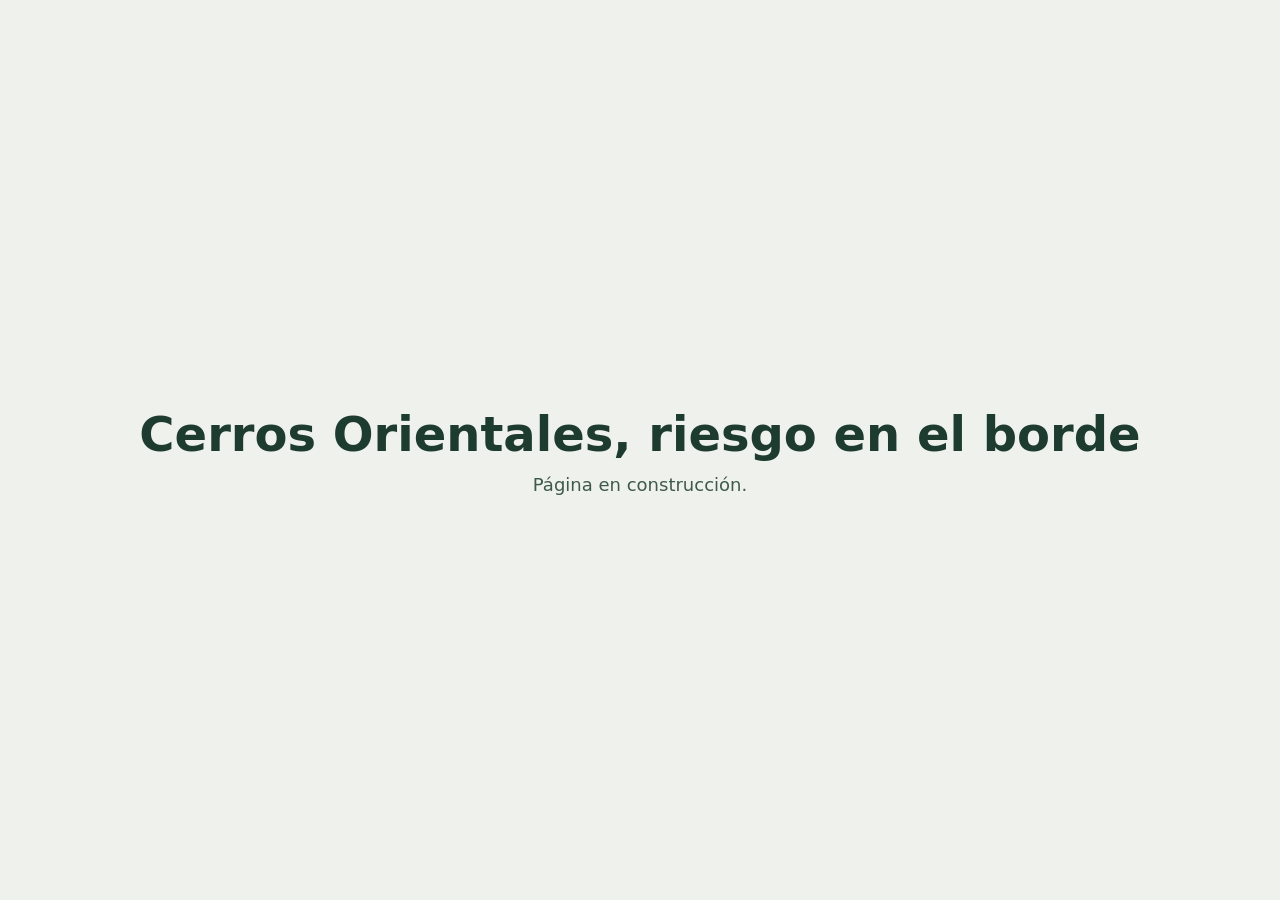
==== index.html @ 257f7721 "Agrega página provisional Co-Authored-By: Claude Opus 5.5 <noreply@anthropic.com> Claude-Session: ht" ====
<!doctype html>
<html lang="es">
<head>
<meta charset="utf-8">
<meta name="viewport" content="width=device-width, initial-scale=1">
<title>Cerros Orientales, riesgo en el borde</title>
<style>
body{margin:0;min-height:100vh;display:grid;place-items:center;background:#EEF1EC;color:#1E3B2F;font-family:system-ui,sans-serif;text-align:center;padding:24px;box-sizing:border-box}
h1{font-size:clamp(28px,5vw,48px);margin:0 0 12px}
p{font-size:18px;margin:0;color:#3F5A4A}
</style>
</head>
<body>
<main>
<h1>Cerros Orientales, riesgo en el borde</h1>
<p>Página en construcción.</p>
</main>
</body>
</html>
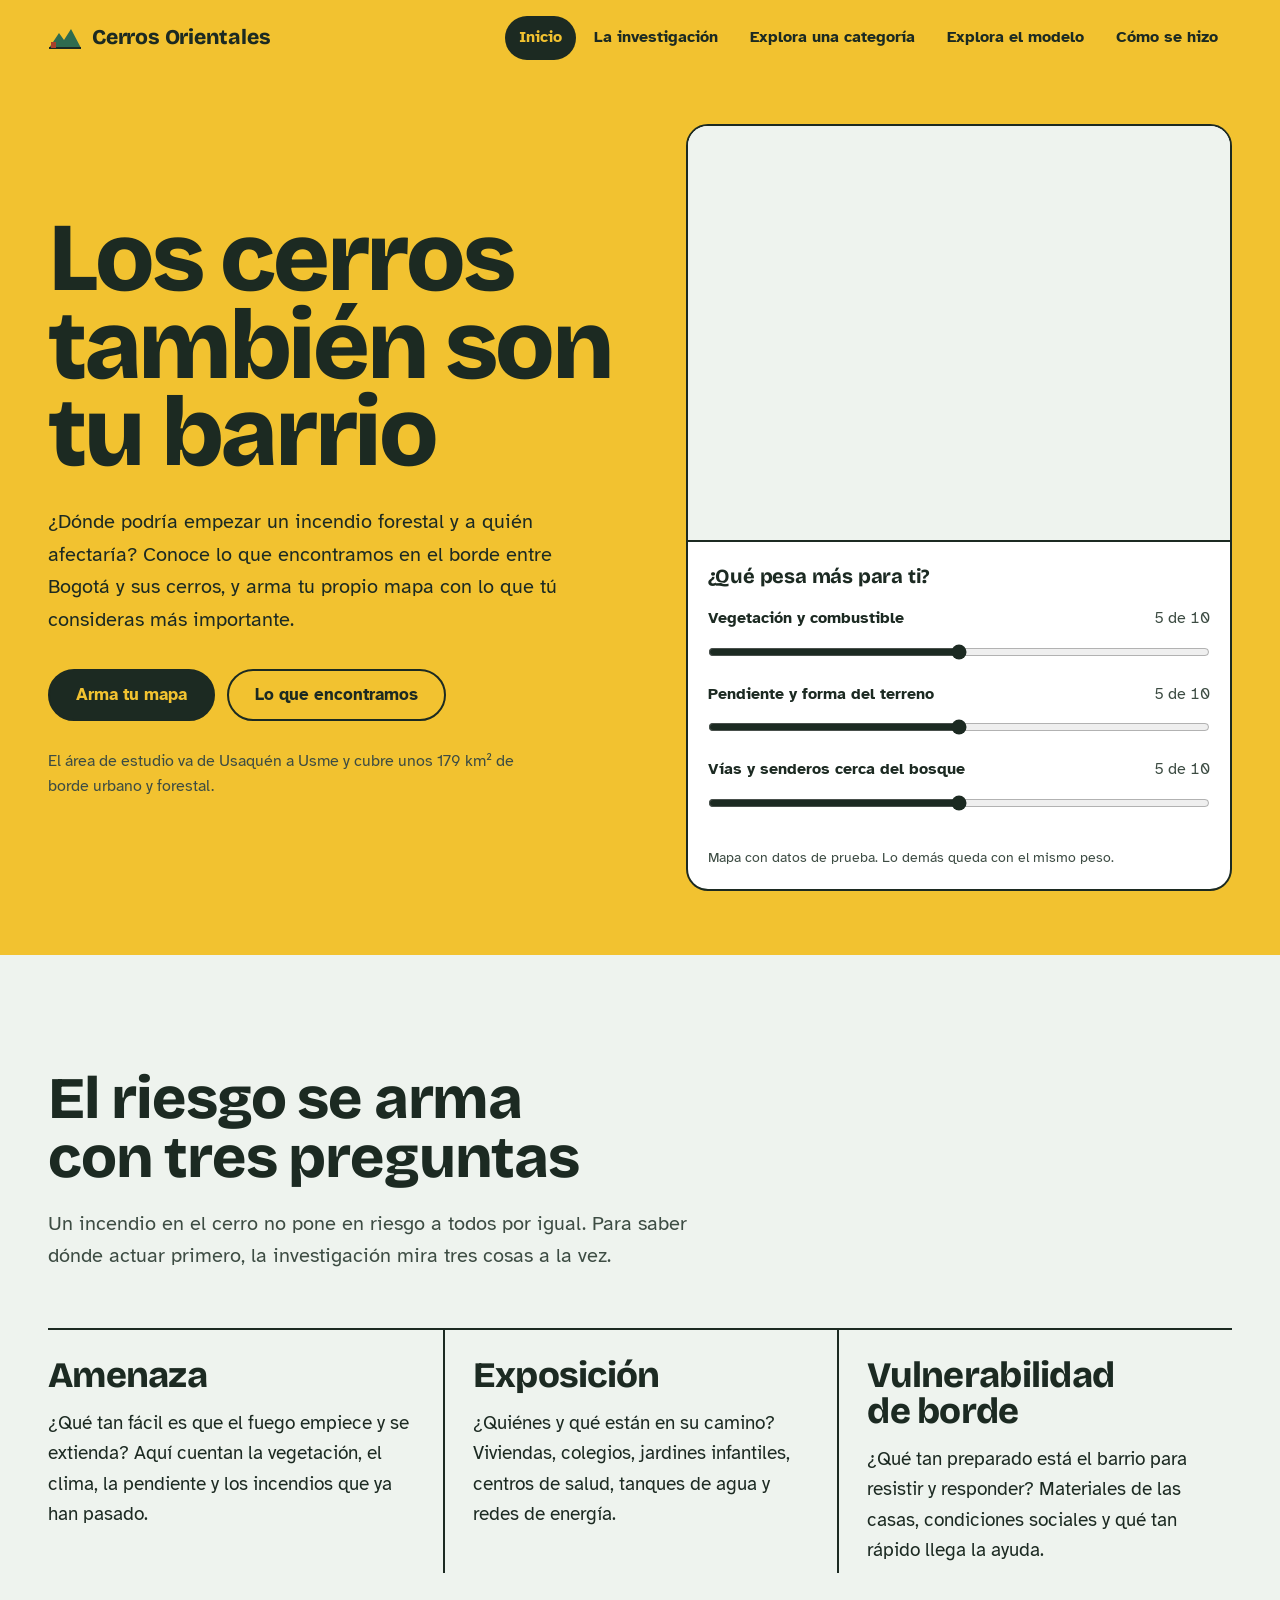
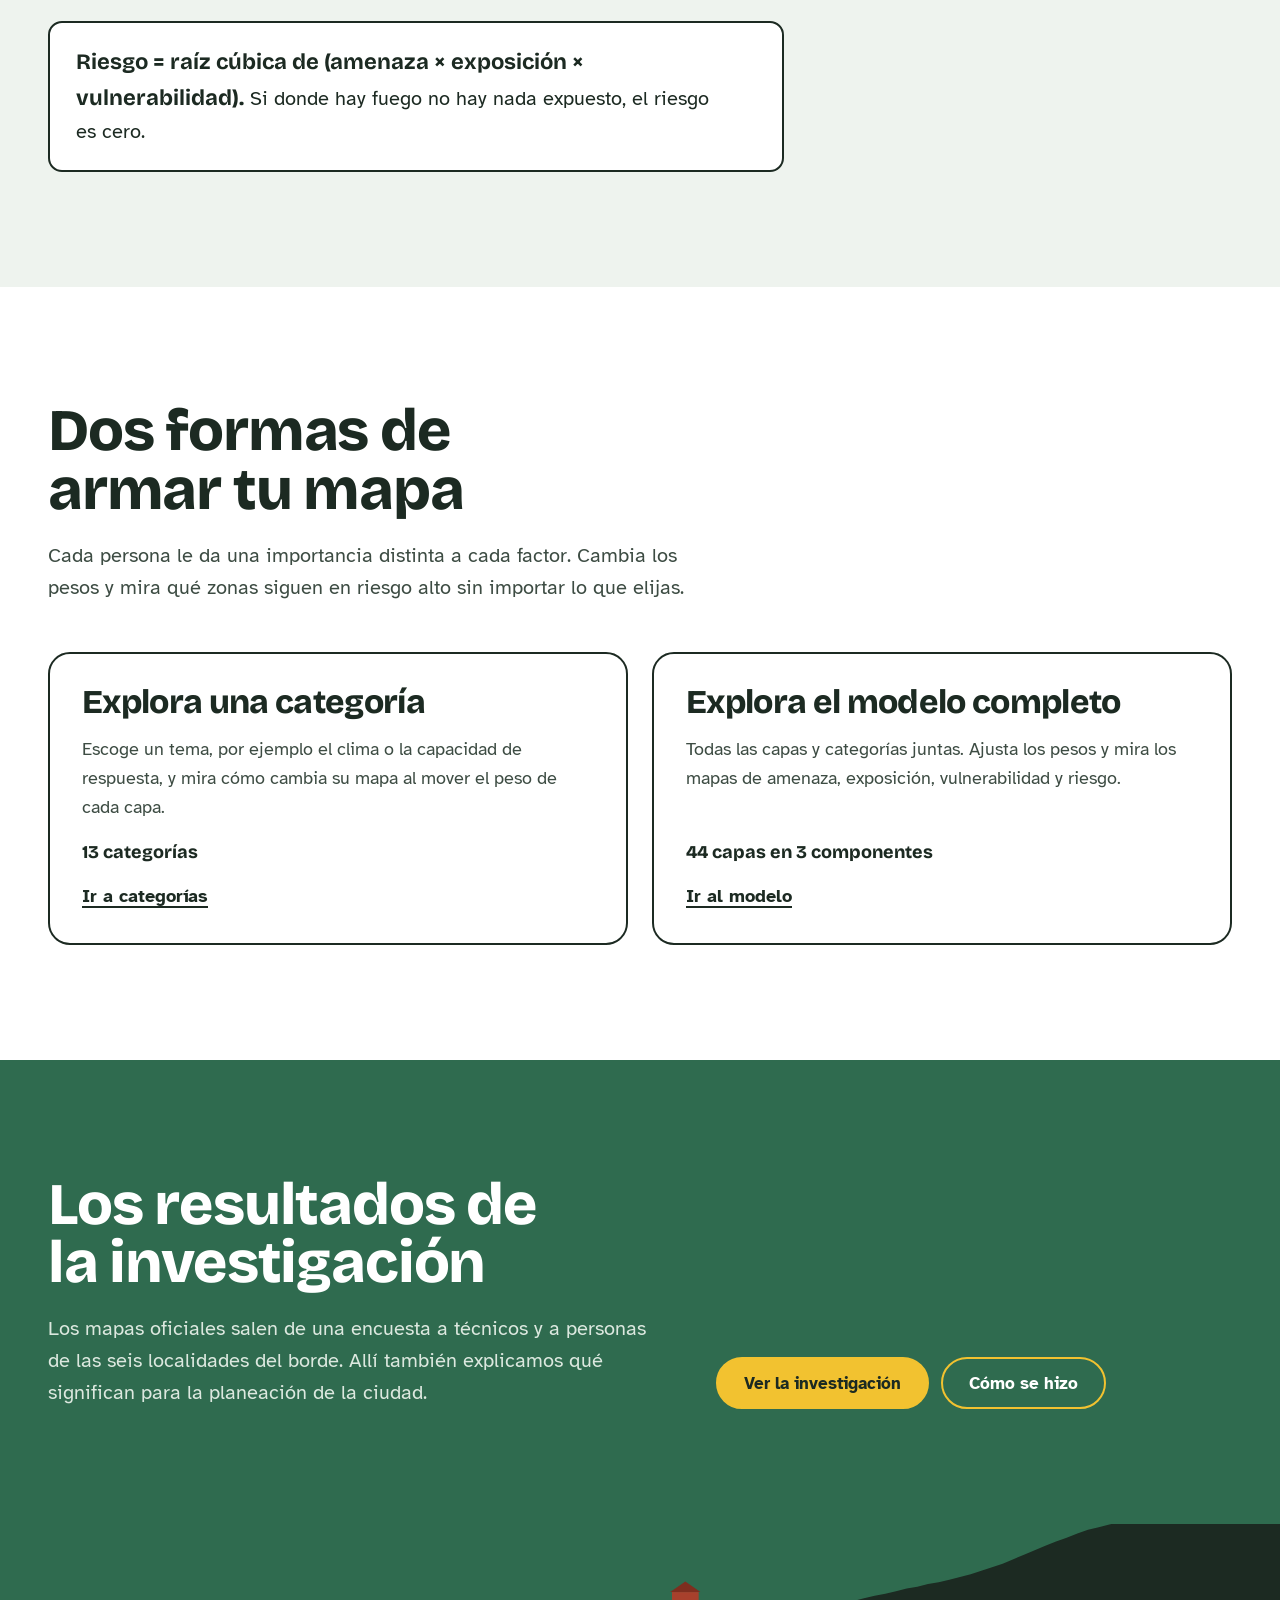
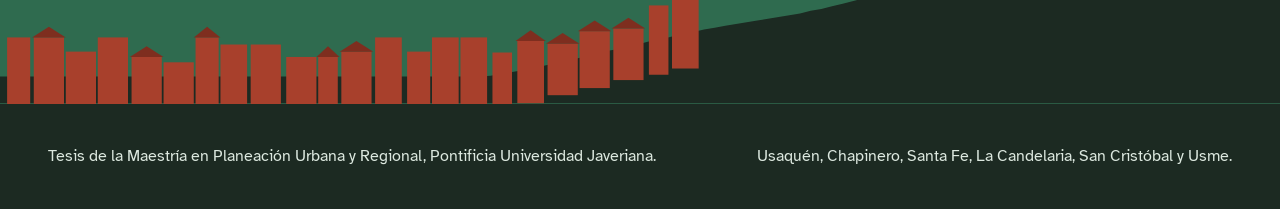
==== commit 1f1d095d: "Primera versión del sitio con datos de prueba Inicio, investigación, explora una categoría, explora " ====
--- a/index.html
+++ b/index.html
@@ -3,17 +3,95 @@
 <head>
 <meta charset="utf-8">
 <meta name="viewport" content="width=device-width, initial-scale=1">
-<title>Cerros Orientales, riesgo en el borde</title>
-<style>
-body{margin:0;min-height:100vh;display:grid;place-items:center;background:#EEF1EC;color:#1E3B2F;font-family:system-ui,sans-serif;text-align:center;padding:24px;box-sizing:border-box}
-h1{font-size:clamp(28px,5vw,48px);margin:0 0 12px}
-p{font-size:18px;margin:0;color:#3F5A4A}
-</style>
+<title>Cerros Orientales: riesgo de incendio en el borde de Bogotá</title>
+<meta name="description" content="Dónde podría empezar un incendio forestal en el borde de los Cerros Orientales y a quién afectaría. Arma tu propio mapa de riesgo.">
+<meta property="og:title" content="Cerros Orientales: riesgo de incendio en el borde de Bogotá">
+<meta property="og:description" content="Dónde podría empezar un incendio forestal en el borde de los Cerros Orientales y a quién afectaría. Arma tu propio mapa de riesgo.">
+<meta name="theme-color" content="#F2C230">
+<link rel="icon" href="favicon.svg" type="image/svg+xml">
+<link rel="preload" href="assets/fonts/bricolage-grotesque-latin-wght-normal.woff2" as="font" type="font/woff2" crossorigin>
+<link rel="stylesheet" href="assets/vendor/leaflet/leaflet.css">
+<link rel="stylesheet" href="assets/css/site.css">
 </head>
 <body>
-<main>
-<h1>Cerros Orientales, riesgo en el borde</h1>
-<p>Página en construcción.</p>
+<a class="saltar" href="#contenido">Saltar al contenido</a>
+<header class="cabecera">
+<div class="envoltura">
+<a class="marca" href="index.html"><svg viewBox="0 0 34 22" aria-hidden="true"><path d="M1 21 L11 6 L16 13 L23 2 L33 21 Z" fill="#2F6B4F"/><path d="M1 21 L33 21" stroke="#1C2A22" stroke-width="2"/><rect x="3" y="15" width="5" height="6" fill="#A8402C"/></svg><span>Cerros Orientales</span></a>
+<button class="boton-menu" type="button" aria-expanded="false" aria-controls="menu">Menú</button>
+<nav aria-label="Principal"><ul class="menu" id="menu"><li><a href="index.html" aria-current="page">Inicio</a></li><li><a href="investigacion.html">La investigación</a></li><li><a href="categoria.html">Explora una categoría</a></li><li><a href="modelo.html">Explora el modelo</a></li><li><a href="metodologia.html">Cómo se hizo</a></li></ul></nav>
+</div>
+</header>
+<main id="contenido">
+<section class="portada" aria-labelledby="titulo-portada">
+<div class="envoltura">
+<div>
+<h1 id="titulo-portada" class="entra">Los cerros también son tu barrio</h1>
+<p class="entrada entra entra-2">¿Dónde podría empezar un incendio forestal y a quién afectaría? Conoce lo que encontramos en el borde entre Bogotá y sus cerros, y arma tu propio mapa con lo que tú consideras más importante.</p>
+<div class="botones entra entra-3">
+<a class="boton boton-principal" href="modelo.html">Arma tu mapa</a>
+<a class="boton boton-secundario" href="investigacion.html">Lo que encontramos</a>
+</div>
+<p class="dato entra entra-4">El área de estudio va de Usaquén a Usme y cubre unos 179 km² de borde urbano y forestal.</p>
+</div>
+<div class="tablero entra entra-3">
+<div class="mapa" id="mapa-portada" role="img" aria-label="Mapa del riesgo de incendio en el área de estudio, cambia con los controles de abajo"></div>
+<div class="controles">
+<p class="controles-titulo">¿Qué pesa más para ti?</p>
+<div class="control"><div class="control-fila"><label for="p-veg">Vegetación y combustible</label><output for="p-veg" id="o-veg">5 de 10</output></div><input id="p-veg" type="range" min="0" max="10" step="1" value="5" data-cat="veg"></div>
+<div class="control"><div class="control-fila"><label for="p-relieve">Pendiente y forma del terreno</label><output for="p-relieve" id="o-relieve">5 de 10</output></div><input id="p-relieve" type="range" min="0" max="10" step="1" value="5" data-cat="relieve"></div>
+<div class="control"><div class="control-fila"><label for="p-ignicion">Vías y senderos cerca del bosque</label><output for="p-ignicion" id="o-ignicion">5 de 10</output></div><input id="p-ignicion" type="range" min="0" max="10" step="1" value="5" data-cat="ignicion"></div>
+<div id="leyenda-portada"></div>
+<p class="nota">Mapa con datos de prueba. Lo demás queda con el mismo peso.</p>
+</div>
+</div>
+</div>
+</section>
+
+<section class="seccion fondo-niebla" aria-labelledby="titulo-tres">
+<div class="envoltura">
+<h2 id="titulo-tres">El riesgo se arma con tres preguntas</h2>
+<p class="bajada">Un incendio en el cerro no pone en riesgo a todos por igual. Para saber dónde actuar primero, la investigación mira tres cosas a la vez.</p>
+<div class="tres">
+<div><h3>Amenaza</h3><p>¿Qué tan fácil es que el fuego empiece y se extienda? Aquí cuentan la vegetación, el clima, la pendiente y los incendios que ya han pasado.</p></div>
+<div><h3>Exposición</h3><p>¿Quiénes y qué están en su camino? Viviendas, colegios, jardines infantiles, centros de salud, tanques de agua y redes de energía.</p></div>
+<div><h3>Vulnerabilidad de borde</h3><p>¿Qué tan preparado está el barrio para resistir y responder? Materiales de las casas, condiciones sociales y qué tan rápido llega la ayuda.</p></div>
+</div>
+<p class="formula"><strong>Riesgo = raíz cúbica de (amenaza × exposición × vulnerabilidad).</strong> Si donde hay fuego no hay nada expuesto, el riesgo es cero.</p>
+</div>
+</section>
+
+<section class="seccion" aria-labelledby="titulo-explora">
+<div class="envoltura">
+<h2 id="titulo-explora">Dos formas de armar tu mapa</h2>
+<p class="bajada">Cada persona le da una importancia distinta a cada factor. Cambia los pesos y mira qué zonas siguen en riesgo alto sin importar lo que elijas.</p>
+<div class="dos">
+<a class="enlace-grande" href="categoria.html"><h3>Explora una categoría</h3><p>Escoge un tema, por ejemplo el clima o la capacidad de respuesta, y mira cómo cambia su mapa al mover el peso de cada capa.</p><span class="cifra">13 categorías</span><span class="ver">Ir a categorías</span></a>
+<a class="enlace-grande" href="modelo.html"><h3>Explora el modelo completo</h3><p>Todas las capas y categorías juntas. Ajusta los pesos y mira los mapas de amenaza, exposición, vulnerabilidad y riesgo.</p><span class="cifra">44 capas en 3 componentes</span><span class="ver">Ir al modelo</span></a>
+</div>
+</div>
+</section>
+
+<section class="seccion fondo-oscuro" aria-labelledby="titulo-cierre">
+<div class="envoltura cierre">
+<div>
+<h2 id="titulo-cierre">Los resultados de la investigación</h2>
+<p class="bajada">Los mapas oficiales salen de una encuesta a técnicos y a personas de las seis localidades del borde. Allí también explicamos qué significan para la planeación de la ciudad.</p>
+</div>
+<div class="botones"><a class="boton boton-principal" href="investigacion.html">Ver la investigación</a><a class="boton boton-secundario" href="metodologia.html">Cómo se hizo</a></div>
+</div>
+</section>
 </main>
+<svg viewBox="0 0 1440 300" preserveAspectRatio="xMidYMax slice" class="silueta" aria-hidden="true"><path d="M0 300 L0 270 L12 270 L24 270 L36 270 L48 270 L60 270 L72 270 L84 270 L96 270 L108 270 L120 270 L132 270 L144 270 L156 270 L168 270 L180 270 L192 270 L204 270 L216 270 L228 270 L240 270 L252 270 L264 270 L276 270 L288 270 L300 270 L312 270 L324 270 L336 270 L348 270 L360 270 L372 270 L384 270 L396 270 L408 270 L420 270 L432 270 L444 270 L456 270 L468 270 L480 270 L492 270 L504 270 L516 270 L528 270 L540 270 L552 269 L564 267 L576 265 L588 263 L600 260 L612 258 L624 255 L636 252 L648 250 L660 247 L672 244 L684 241 L696 239 L708 236 L720 233 L732 230 L744 228 L756 225 L768 222 L780 220 L792 217 L804 215 L816 213 L828 211 L840 209 L852 207 L864 205 L876 203 L888 201 L900 199 L912 196 L924 194 L936 191 L948 188 L960 185 L972 182 L984 179 L996 177 L1008 174 L1020 171 L1032 169 L1044 166 L1056 164 L1068 161 L1080 158 L1092 155 L1104 151 L1116 147 L1128 143 L1140 138 L1152 133 L1164 128 L1176 123 L1188 118 L1200 114 L1212 109 L1224 105 L1236 102 L1248 99 L1260 96 L1272 94 L1284 92 L1296 91 L1308 89 L1320 87 L1332 86 L1344 83 L1356 81 L1368 78 L1380 75 L1392 72 L1404 69 L1416 66 L1428 63 L1440 61 L1440 300 Z" fill="#2F6B4F"></path><rect x="8" y="226" width="26" height="86" fill="#A8402C"></rect><rect x="38" y="226" width="34" height="86" fill="#A8402C"></rect><path d="M36 226 L55 214 L74 226 Z" fill="#7E2E1F"></path><rect x="74" y="242" width="34" height="70" fill="#A8402C"></rect><rect x="110" y="226" width="34" height="86" fill="#A8402C"></rect><rect x="148" y="248" width="34" height="64" fill="#A8402C"></rect><path d="M146 248 L165 236 L184 248 Z" fill="#7E2E1F"></path><rect x="184" y="254" width="34" height="58" fill="#A8402C"></rect><rect x="220" y="226" width="26" height="86" fill="#A8402C"></rect><path d="M218 226 L233 214 L248 226 Z" fill="#7E2E1F"></path><rect x="248" y="234" width="30" height="78" fill="#A8402C"></rect><rect x="282" y="234" width="34" height="78" fill="#A8402C"></rect><rect x="322" y="248" width="34" height="64" fill="#A8402C"></rect><rect x="358" y="248" width="22" height="64" fill="#A8402C"></rect><path d="M356 248 L369 236 L382 248 Z" fill="#7E2E1F"></path><rect x="384" y="242" width="34" height="70" fill="#A8402C"></rect><path d="M382 242 L401 230 L420 242 Z" fill="#7E2E1F"></path><rect x="422" y="226" width="30" height="86" fill="#A8402C"></rect><rect x="458" y="242" width="26" height="70" fill="#A8402C"></rect><rect x="486" y="226" width="30" height="86" fill="#A8402C"></rect><rect x="518" y="226" width="30" height="86" fill="#A8402C"></rect><rect x="554" y="243" width="22" height="64" fill="#A8402C"></rect><rect x="582" y="230" width="30" height="70" fill="#A8402C"></rect><path d="M580 230 L597 218 L614 230 Z" fill="#7E2E1F"></path><rect x="616" y="233" width="34" height="58" fill="#A8402C"></rect><path d="M614 233 L633 221 L652 233 Z" fill="#7E2E1F"></path><rect x="652" y="219" width="34" height="64" fill="#A8402C"></rect><path d="M650 219 L669 207 L688 219 Z" fill="#7E2E1F"></path><rect x="690" y="216" width="34" height="58" fill="#A8402C"></rect><path d="M688 216 L707 204 L726 216 Z" fill="#7E2E1F"></path><rect x="730" y="190" width="22" height="78" fill="#A8402C"></rect><rect x="756" y="175" width="30" height="86" fill="#A8402C"></rect><path d="M754 175 L771 163 L788 175 Z" fill="#7E2E1F"></path></svg><footer class="pie">
+<div class="envoltura">
+<p>Tesis de la Maestría en Planeación Urbana y Regional, Pontificia Universidad Javeriana.</p>
+<p>Usaquén, Chapinero, Santa Fe, La Candelaria, San Cristóbal y Usme.</p>
+</div>
+</footer>
+<script src="assets/js/comun.js"></script>
+<script src="assets/vendor/leaflet/leaflet.js"></script>
+<script src="assets/js/model.js"></script>
+<script src="assets/js/mapa.js"></script>
+<script src="assets/js/portada.js"></script>
 </body>
 </html>
--- a/assets/css/site.css
+++ b/assets/css/site.css
@@ -0,0 +1,204 @@
+@font-face { font-family: 'Bricolage'; font-weight: 200 800; font-display: swap; src: url(../fonts/bricolage-grotesque-latin-wght-normal.woff2) format('woff2-variations'); unicode-range: U+0000-00FF, U+0131, U+0152-0153, U+02BB-02BC, U+02C6, U+02DA, U+02DC, U+2000-206F, U+20AC, U+2122, U+2191, U+2193, U+2212, U+2215; }
+@font-face { font-family: 'Bricolage'; font-weight: 200 800; font-display: swap; src: url(../fonts/bricolage-grotesque-latin-ext-wght-normal.woff2) format('woff2-variations'); unicode-range: U+0100-02BA, U+1E00-1E9F; }
+@font-face { font-family: 'Atkinson'; font-weight: 400; font-display: swap; src: url(../fonts/atkinson-hyperlegible-latin-400-normal.woff2) format('woff2'); }
+@font-face { font-family: 'Atkinson'; font-weight: 700; font-display: swap; src: url(../fonts/atkinson-hyperlegible-latin-700-normal.woff2) format('woff2'); }
+
+:root {
+  --retamo: #F2C230;
+  --cerro: #2F6B4F;
+  --cerro-oscuro: #1F4A36;
+  --ladrillo: #A8402C;
+  --tinta: #1C2A22;
+  --tinta-suave: #3D4C43;
+  --papel: #FFFFFF;
+  --niebla: #EEF3EE;
+  --linea: #CBD6CC;
+  --radio: 14px;
+  --ancho: 1280px;
+  --margen: clamp(20px, 4vw, 48px);
+  --titulo: 'Bricolage', 'Arial Narrow', system-ui, sans-serif;
+  --texto: 'Atkinson', system-ui, sans-serif;
+}
+
+*, *::before, *::after { box-sizing: border-box; }
+html { -webkit-text-size-adjust: 100%; }
+body { margin: 0; font-family: var(--texto); font-size: 18px; line-height: 1.6; color: var(--tinta); background: var(--papel); }
+img { max-width: 100%; display: block; }
+h1, h2, h3 { font-family: var(--titulo); line-height: 1; margin: 0; letter-spacing: -0.02em; text-wrap: balance; }
+p { margin: 0; text-wrap: pretty; }
+a { color: inherit; }
+:focus-visible { outline: 3px solid var(--tinta); outline-offset: 3px; border-radius: 4px; }
+.fondo-oscuro :focus-visible { outline-color: var(--retamo); }
+
+.saltar { position: absolute; left: 12px; top: -60px; background: var(--tinta); color: var(--retamo); padding: 10px 16px; border-radius: 8px; z-index: 2000; font-weight: 700; text-decoration: none; }
+.saltar:focus { top: 12px; }
+
+.envoltura { width: 100%; max-width: var(--ancho); margin: 0 auto; padding-inline: var(--margen); }
+
+/* Encabezado */
+.cabecera { background: var(--retamo); position: relative; z-index: 1000; }
+.cabecera .envoltura { display: flex; align-items: center; justify-content: space-between; gap: 16px; min-height: 76px; }
+.marca { display: inline-flex; align-items: center; gap: 10px; font-family: var(--titulo); font-weight: 800; font-size: 21px; text-decoration: none; letter-spacing: -0.01em; min-height: 44px; }
+.marca svg { width: 34px; height: 22px; flex: none; }
+.menu { display: flex; gap: 4px; list-style: none; margin: 0; padding: 0; }
+.menu a { display: inline-flex; align-items: center; min-height: 44px; padding: 0 14px; border-radius: 999px; text-decoration: none; font-weight: 700; font-size: 16px; transition: background-color .18s ease; }
+.menu a:hover { background: rgba(28, 42, 34, .1); }
+.menu a[aria-current="page"] { background: var(--tinta); color: var(--retamo); }
+.boton-menu { display: none; min-height: 44px; min-width: 44px; padding: 0 16px; border-radius: 999px; border: 2px solid var(--tinta); background: transparent; font: inherit; font-weight: 700; color: var(--tinta); cursor: pointer; }
+
+@media (max-width: 980px) {
+  .boton-menu { display: inline-flex; align-items: center; }
+  .menu { display: none; position: absolute; left: 0; right: 0; top: 76px; background: var(--retamo); flex-direction: column; padding: 8px var(--margen) 24px; border-bottom: 2px solid var(--tinta); }
+  .menu.abierto { display: flex; }
+  .menu a { font-size: 20px; min-height: 52px; }
+}
+
+/* Botones */
+.botones { display: flex; flex-wrap: wrap; gap: 12px; }
+.boton { display: inline-flex; align-items: center; justify-content: center; min-height: 52px; padding: 0 26px; border-radius: 999px; font-weight: 700; font-size: 17px; text-decoration: none; border: 2px solid var(--tinta); transition: transform .16s ease, background-color .18s ease, color .18s ease; cursor: pointer; font-family: var(--texto); }
+.boton:hover { transform: translateY(-2px); }
+.boton:active { transform: translateY(0) scale(.98); }
+.boton-principal { background: var(--tinta); color: var(--retamo); }
+.boton-secundario { background: transparent; color: var(--tinta); }
+.boton-secundario:hover { background: var(--tinta); color: var(--retamo); }
+.fondo-oscuro .boton { border-color: var(--retamo); }
+.fondo-oscuro .boton-principal { background: var(--retamo); color: var(--tinta); }
+.fondo-oscuro .boton-secundario { color: var(--papel); }
+.fondo-oscuro .boton-secundario:hover { background: var(--retamo); color: var(--tinta); }
+.boton-pequeno { min-height: 44px; padding: 0 18px; font-size: 15px; }
+
+/* Portada */
+.portada { background: var(--retamo); padding: clamp(24px, 4vw, 48px) 0 clamp(40px, 5vw, 64px); min-height: calc(100svh - 76px); display: flex; align-items: center; }
+.portada .envoltura { display: grid; grid-template-columns: minmax(0, 1.05fr) minmax(0, 1fr); gap: clamp(32px, 5vw, 72px); align-items: center; }
+.portada h1 { font-size: clamp(52px, 7.6vw, 118px); font-weight: 800; line-height: .9; letter-spacing: -0.035em; }
+.portada .entrada { font-size: clamp(19px, 1.6vw, 22px); max-width: 32rem; margin: 28px 0 32px; }
+.dato { margin-top: 28px; font-size: 16px; color: var(--tinta-suave); max-width: 30rem; }
+@media (max-width: 900px) { .portada .envoltura { grid-template-columns: minmax(0, 1fr); } }
+
+/* Tarjeta de mapa con controles */
+.tablero { background: var(--papel); border: 2px solid var(--tinta); border-radius: 22px; overflow: hidden; }
+.tablero .mapa { height: clamp(320px, 46vh, 520px); }
+.tablero .controles { padding: 18px 20px 20px; display: grid; gap: 14px; border-top: 2px solid var(--tinta); }
+.controles-titulo { font-family: var(--titulo); font-weight: 750; font-size: 20px; letter-spacing: -0.01em; }
+
+.control { display: grid; gap: 4px; }
+.control-fila { display: flex; justify-content: space-between; align-items: baseline; gap: 12px; font-size: 16px; }
+.control label { font-weight: 700; }
+.control output { color: var(--tinta-suave); font-variant-numeric: tabular-nums; white-space: nowrap; }
+input[type=range] { width: 100%; height: 32px; margin: 0; accent-color: var(--tinta); cursor: pointer; }
+.nota { font-size: 14px; color: var(--tinta-suave); }
+
+.mapa { width: 100%; background: var(--niebla); }
+.capa-raster { image-rendering: pixelated; image-rendering: crisp-edges; }
+.leaflet-container { font-family: var(--texto); }
+.leyenda-lista { list-style: none; display: flex; flex-wrap: wrap; gap: 6px 16px; margin: 0; padding: 0; font-size: 14px; }
+.leyenda-lista li { display: inline-flex; align-items: center; gap: 6px; }
+.muestra { width: 18px; height: 12px; border-radius: 3px; display: inline-block; }
+.muestra-cero { background: rgba(205, 212, 203, .9); border: 1px solid #9AA59C; }
+
+/* Secciones */
+.seccion { padding: clamp(72px, 9vw, 128px) 0; }
+.seccion h2 { font-size: clamp(38px, 4.6vw, 64px); font-weight: 780; max-width: 18ch; }
+.seccion .bajada { font-size: 20px; max-width: 40rem; margin-top: 20px; color: var(--tinta-suave); }
+.fondo-niebla { background: var(--niebla); }
+.fondo-oscuro { background: var(--cerro); color: var(--papel); }
+.fondo-oscuro .bajada { color: #DCE8DF; }
+
+.tres { display: grid; grid-template-columns: repeat(3, minmax(0, 1fr)); gap: 0; margin-top: 56px; border-top: 2px solid var(--tinta); }
+.tres > div { padding: 28px 28px 8px 0; }
+.tres > div + div { padding-left: 28px; border-left: 2px solid var(--tinta); }
+.tres h3 { font-size: clamp(30px, 2.8vw, 40px); font-weight: 780; }
+.tres p { margin-top: 14px; font-size: 19px; }
+.formula { margin-top: 48px; font-size: 20px; max-width: 46rem; padding: 22px 26px; background: var(--papel); border-radius: var(--radio); border: 2px solid var(--tinta); }
+.formula strong { font-family: var(--titulo); font-size: 22px; }
+@media (max-width: 860px) {
+  .tres { grid-template-columns: minmax(0, 1fr); }
+  .tres > div, .tres > div + div { padding: 24px 0; border-left: 0; }
+  .tres > div + div { border-top: 2px solid var(--tinta); }
+}
+
+.dos { display: grid; grid-template-columns: repeat(2, minmax(0, 1fr)); gap: 24px; margin-top: 48px; }
+.enlace-grande { display: flex; flex-direction: column; gap: 16px; padding: 32px; border-radius: 22px; border: 2px solid var(--tinta); text-decoration: none; background: var(--papel); transition: transform .18s ease, background-color .18s ease; min-height: 280px; }
+.enlace-grande:hover { transform: translateY(-2px); background: #FFF8E0; }
+.enlace-grande h3 { font-size: clamp(28px, 2.6vw, 38px); font-weight: 780; }
+.enlace-grande p { font-size: 18px; color: var(--tinta-suave); }
+.enlace-grande .cifra { margin-top: auto; font-family: var(--titulo); font-weight: 750; font-size: 18px; }
+.enlace-grande .ver { font-weight: 700; text-decoration: underline; text-underline-offset: 4px; text-decoration-thickness: 2px; }
+@media (max-width: 760px) { .dos { grid-template-columns: minmax(0, 1fr); } }
+
+.cierre { display: grid; grid-template-columns: minmax(0, 1.2fr) minmax(0, 1fr); gap: 48px; align-items: end; }
+.cierre p { font-size: 20px; }
+@media (max-width: 860px) { .cierre { grid-template-columns: minmax(0, 1fr); } }
+
+.silueta { display: block; width: 100%; height: clamp(90px, 14vw, 180px); background: var(--cerro); }
+.silueta path:first-child { fill: var(--tinta); }
+
+/* Pie */
+.pie { background: var(--tinta); color: #DCE8DF; padding: 40px 0; font-size: 16px; }
+.pie .envoltura { display: flex; flex-wrap: wrap; justify-content: space-between; gap: 16px 40px; }
+.pie a { color: var(--retamo); }
+
+/* Páginas de herramienta */
+.cabeza-pagina { background: var(--retamo); padding: clamp(32px, 4vw, 56px) 0 clamp(28px, 3.5vw, 44px); }
+.cabeza-compacta { padding: 24px 0 26px; }
+.cabeza-compacta h1 { font-size: clamp(36px, 4.2vw, 56px); max-width: none; }
+.cabeza-compacta p { font-size: 18px; margin-top: 10px; }
+.cabeza-pagina h1 { font-size: clamp(44px, 6vw, 88px); font-weight: 800; line-height: .92; letter-spacing: -0.03em; max-width: 16ch; }
+.cabeza-pagina p { font-size: 20px; max-width: 42rem; margin-top: 18px; }
+
+.herramienta { display: grid; grid-template-columns: minmax(300px, 400px) minmax(0, 1fr); gap: 28px; padding-block: 32px 64px; align-items: start; }
+.panel { display: grid; gap: 20px; }
+.panel-caja { border: 2px solid var(--tinta); border-radius: 18px; padding: 20px; background: var(--papel); display: grid; gap: 14px; }
+.panel-caja h2 { font-size: 24px; font-weight: 780; letter-spacing: -0.01em; }
+.vista { position: sticky; top: 16px; display: grid; gap: 12px; }
+.vista .mapa { height: min(78vh, 760px); border: 2px solid var(--tinta); border-radius: 18px; overflow: hidden; }
+.vista-pie { display: flex; flex-wrap: wrap; justify-content: space-between; align-items: center; gap: 10px 24px; }
+select { width: 100%; min-height: 48px; font: inherit; font-size: 17px; padding: 0 12px; border: 2px solid var(--tinta); border-radius: 10px; background: var(--papel); color: var(--tinta); }
+.etiqueta { font-weight: 700; font-size: 16px; }
+
+.pestanas { display: flex; flex-wrap: wrap; gap: 8px; }
+.pestana { min-height: 44px; padding: 0 16px; border-radius: 999px; border: 2px solid var(--tinta); background: var(--papel); font: inherit; font-weight: 700; font-size: 15px; color: var(--tinta); cursor: pointer; transition: background-color .18s ease; }
+.pestana:hover { background: #FFF8E0; }
+.pestana[aria-pressed="true"] { background: var(--tinta); color: var(--retamo); }
+
+details.componente { border: 2px solid var(--tinta); border-radius: 18px; background: var(--papel); }
+details.componente > summary { list-style: none; cursor: pointer; padding: 16px 20px; display: flex; justify-content: space-between; align-items: center; gap: 12px; font-family: var(--titulo); font-weight: 780; font-size: 24px; min-height: 60px; }
+details.componente > summary::-webkit-details-marker { display: none; }
+details.componente > summary::after { content: '+'; font-size: 28px; line-height: 1; }
+details.componente[open] > summary::after { content: '–'; }
+.componente-cuerpo { padding: 0 20px 20px; display: grid; gap: 16px; }
+.subtitulo { font-weight: 700; font-size: 15px; color: var(--tinta-suave); padding-top: 12px; border-top: 1px solid var(--linea); }
+details.categoria { border-top: 1px solid var(--linea); }
+details.categoria > summary { cursor: pointer; padding: 12px 0; font-weight: 700; min-height: 44px; display: flex; align-items: center; }
+details.categoria .controles-variables { display: grid; gap: 10px; padding-bottom: 12px; }
+.compartida { font-size: 13px; font-weight: 700; color: var(--ladrillo); }
+.resumen { font-size: 17px; }
+.resumen strong { font-family: var(--titulo); font-size: 22px; }
+
+@media (max-width: 900px) {
+  .herramienta { grid-template-columns: minmax(0, 1fr); }
+  .vista { position: static; order: -1; }
+  .vista .mapa { height: 62vh; }
+}
+
+/* Texto largo */
+.lectura { max-width: 46rem; }
+.lectura h2 { font-size: clamp(32px, 3.6vw, 48px); font-weight: 780; margin-top: 64px; }
+.lectura h2:first-child { margin-top: 0; }
+.lectura p, .lectura li { font-size: 19px; margin-top: 16px; }
+.lectura ol, .lectura ul { padding-left: 1.3em; }
+.marco-storymap { margin-top: 32px; border: 2px dashed var(--tinta); border-radius: 22px; min-height: 420px; display: grid; place-items: center; text-align: center; padding: 32px; background: var(--niebla); }
+.marco-storymap p { font-size: 20px; max-width: 30rem; }
+
+@media (prefers-reduced-motion: reduce) {
+  *, *::before, *::after { transition: none !important; animation: none !important; }
+}
+
+/* Entrada de la portada: una sola vez al cargar */
+@media (prefers-reduced-motion: no-preference) {
+  .entra { animation: subir .7s cubic-bezier(.2, .7, .2, 1) both; }
+  .entra-2 { animation-delay: .08s; }
+  .entra-3 { animation-delay: .16s; }
+  .entra-4 { animation-delay: .24s; }
+  @keyframes subir { from { opacity: 0; transform: translateY(18px); } to { opacity: 1; transform: none; } }
+}
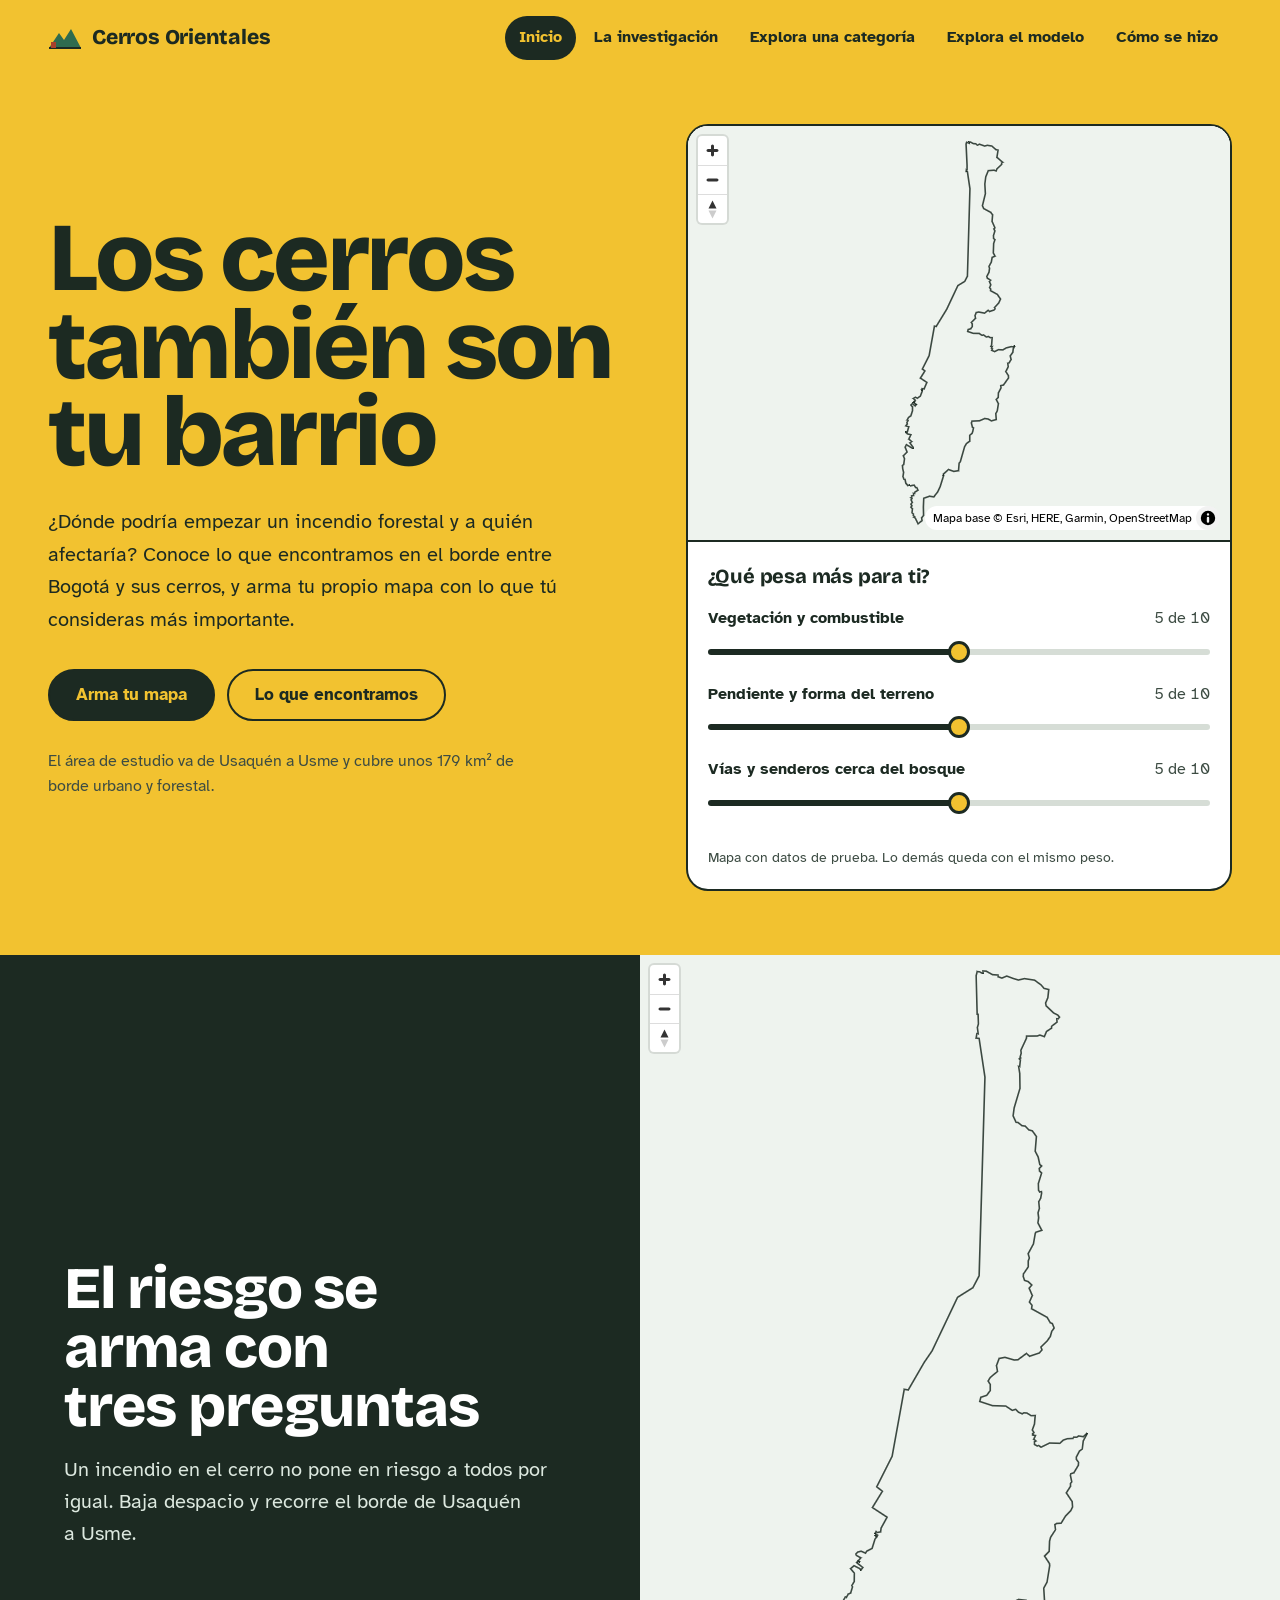
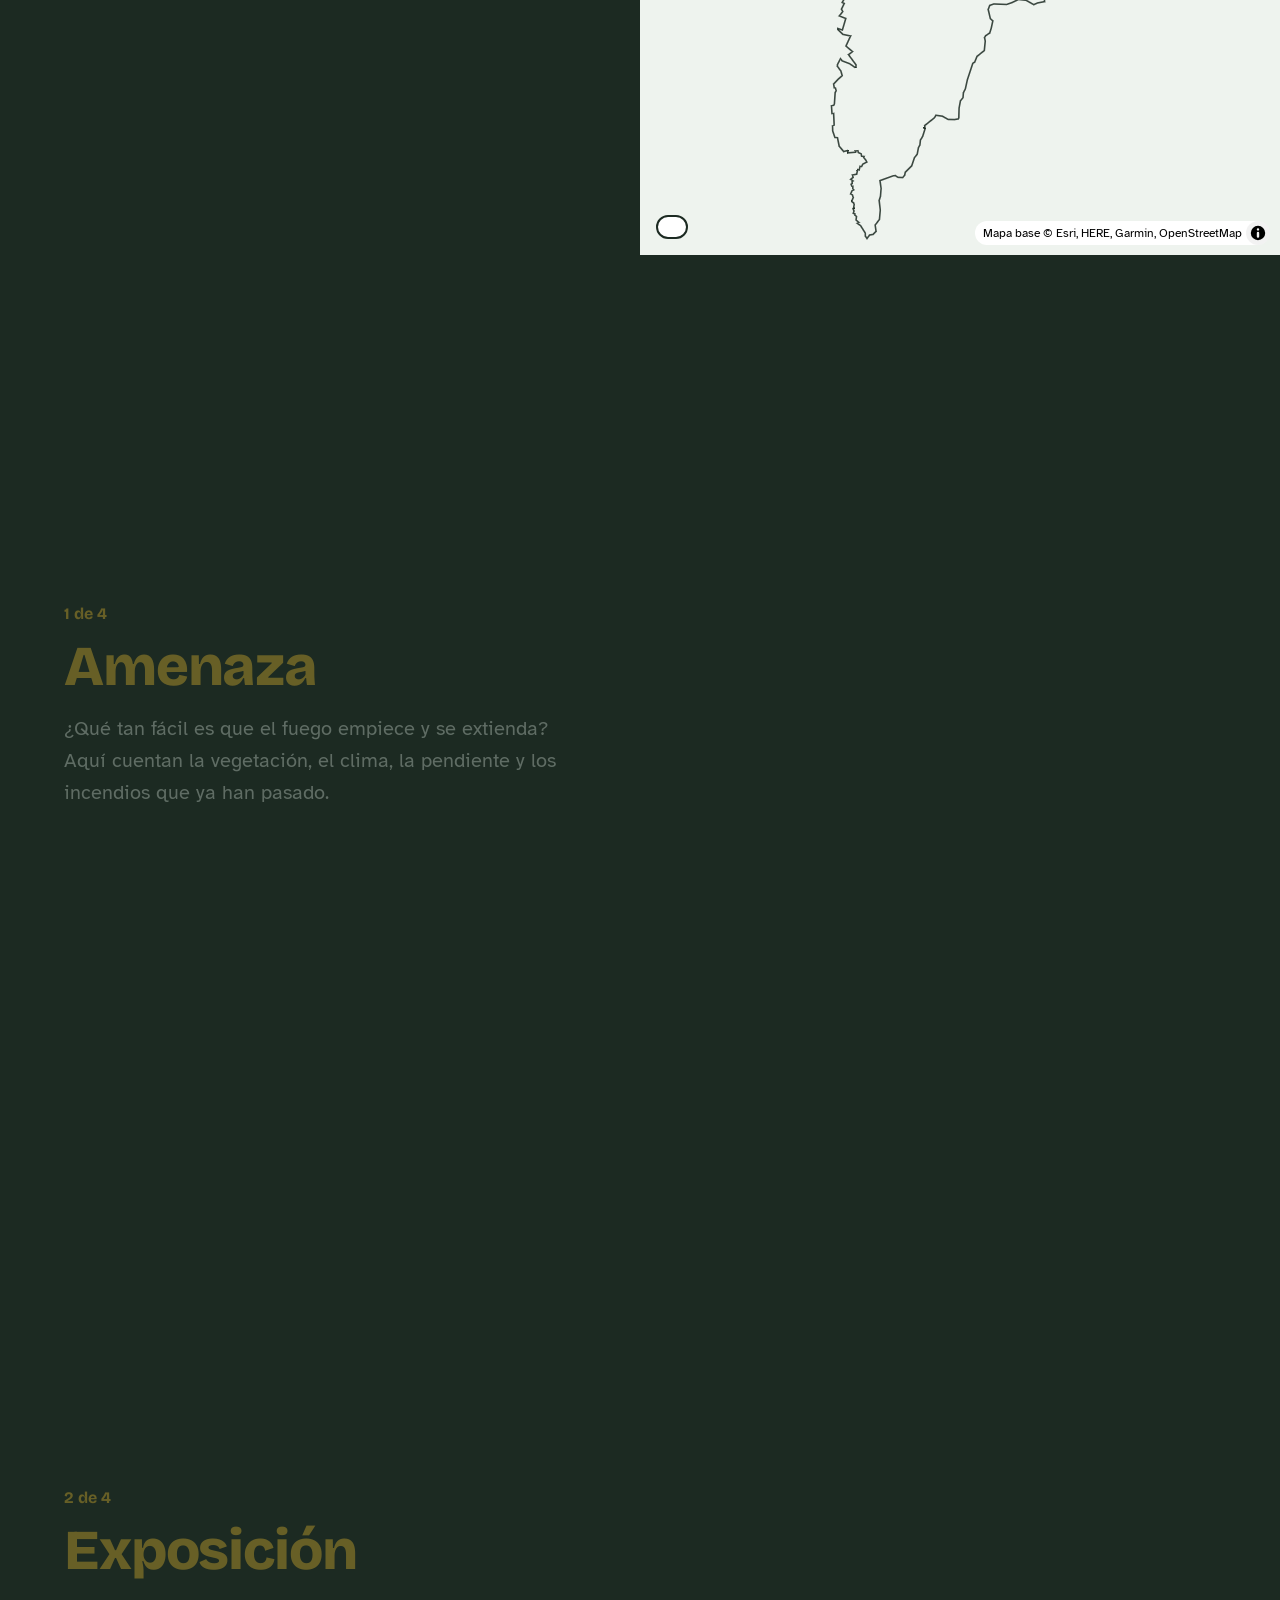
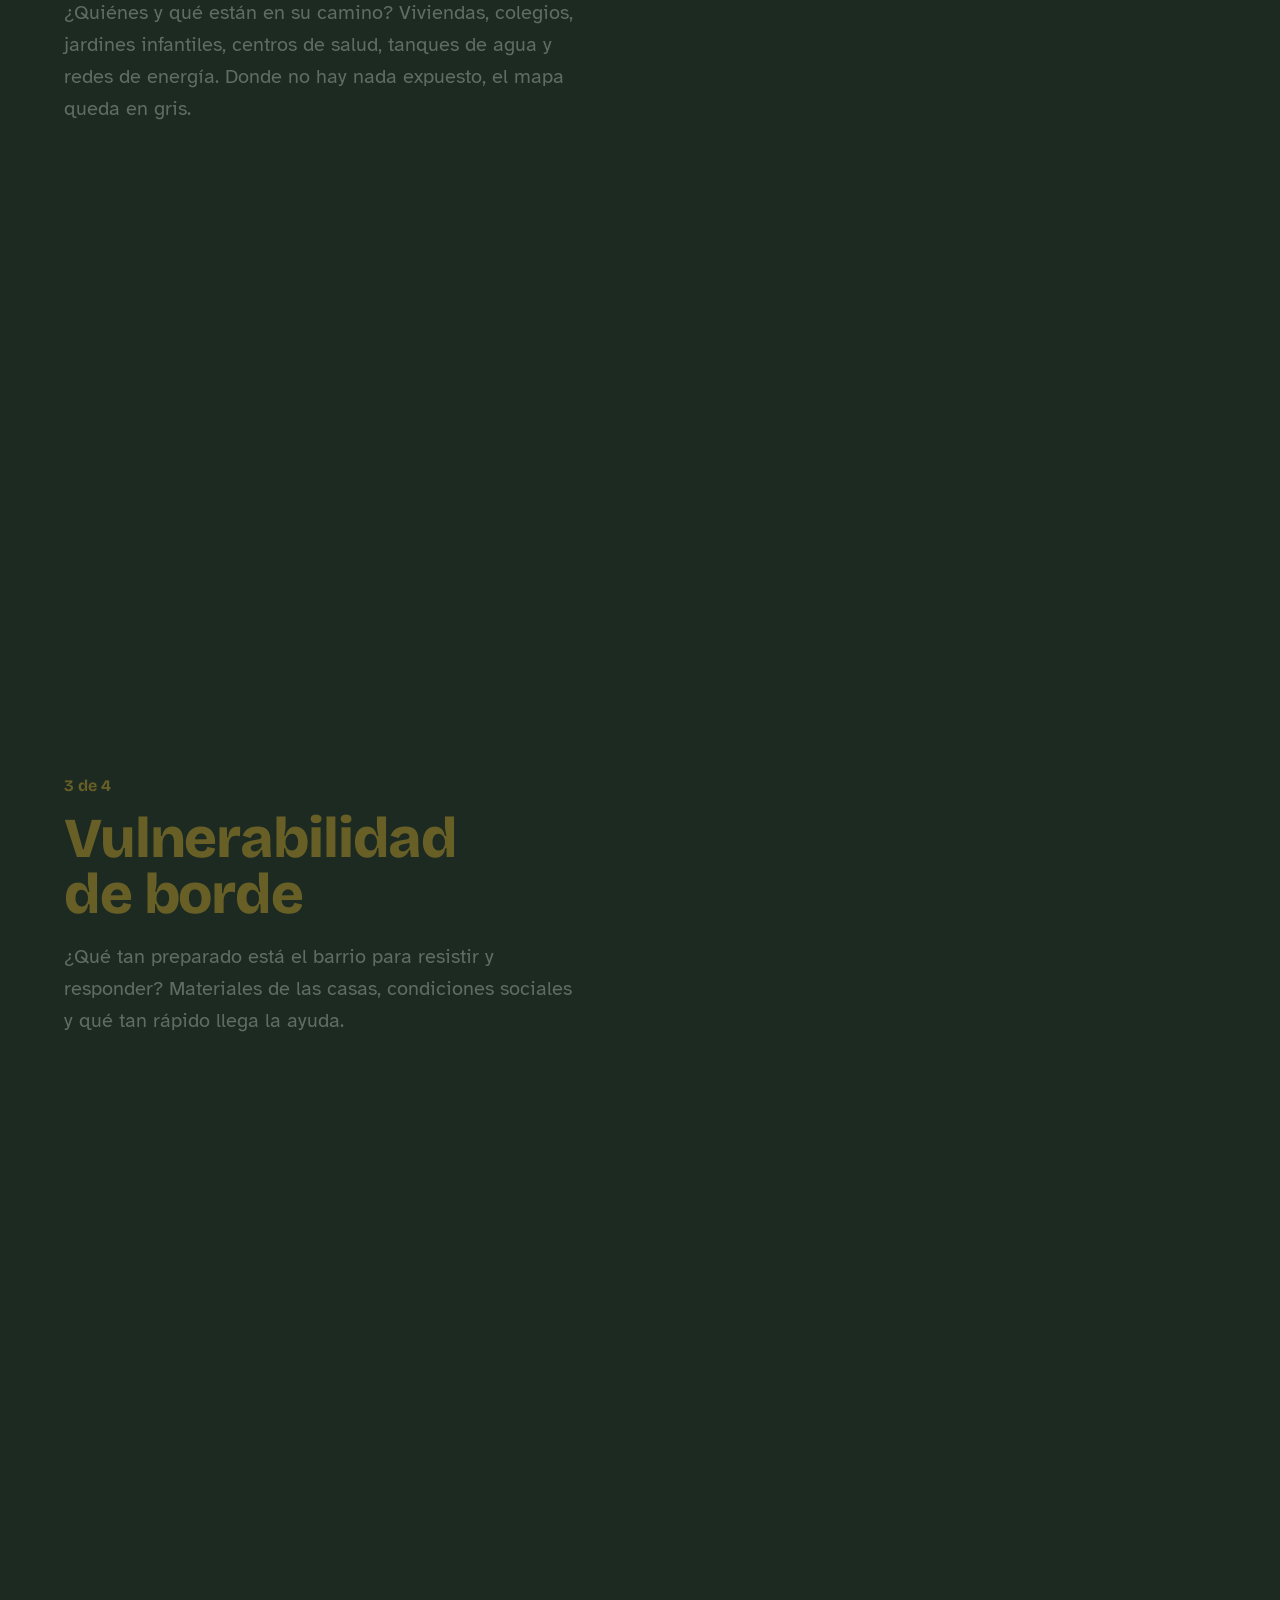
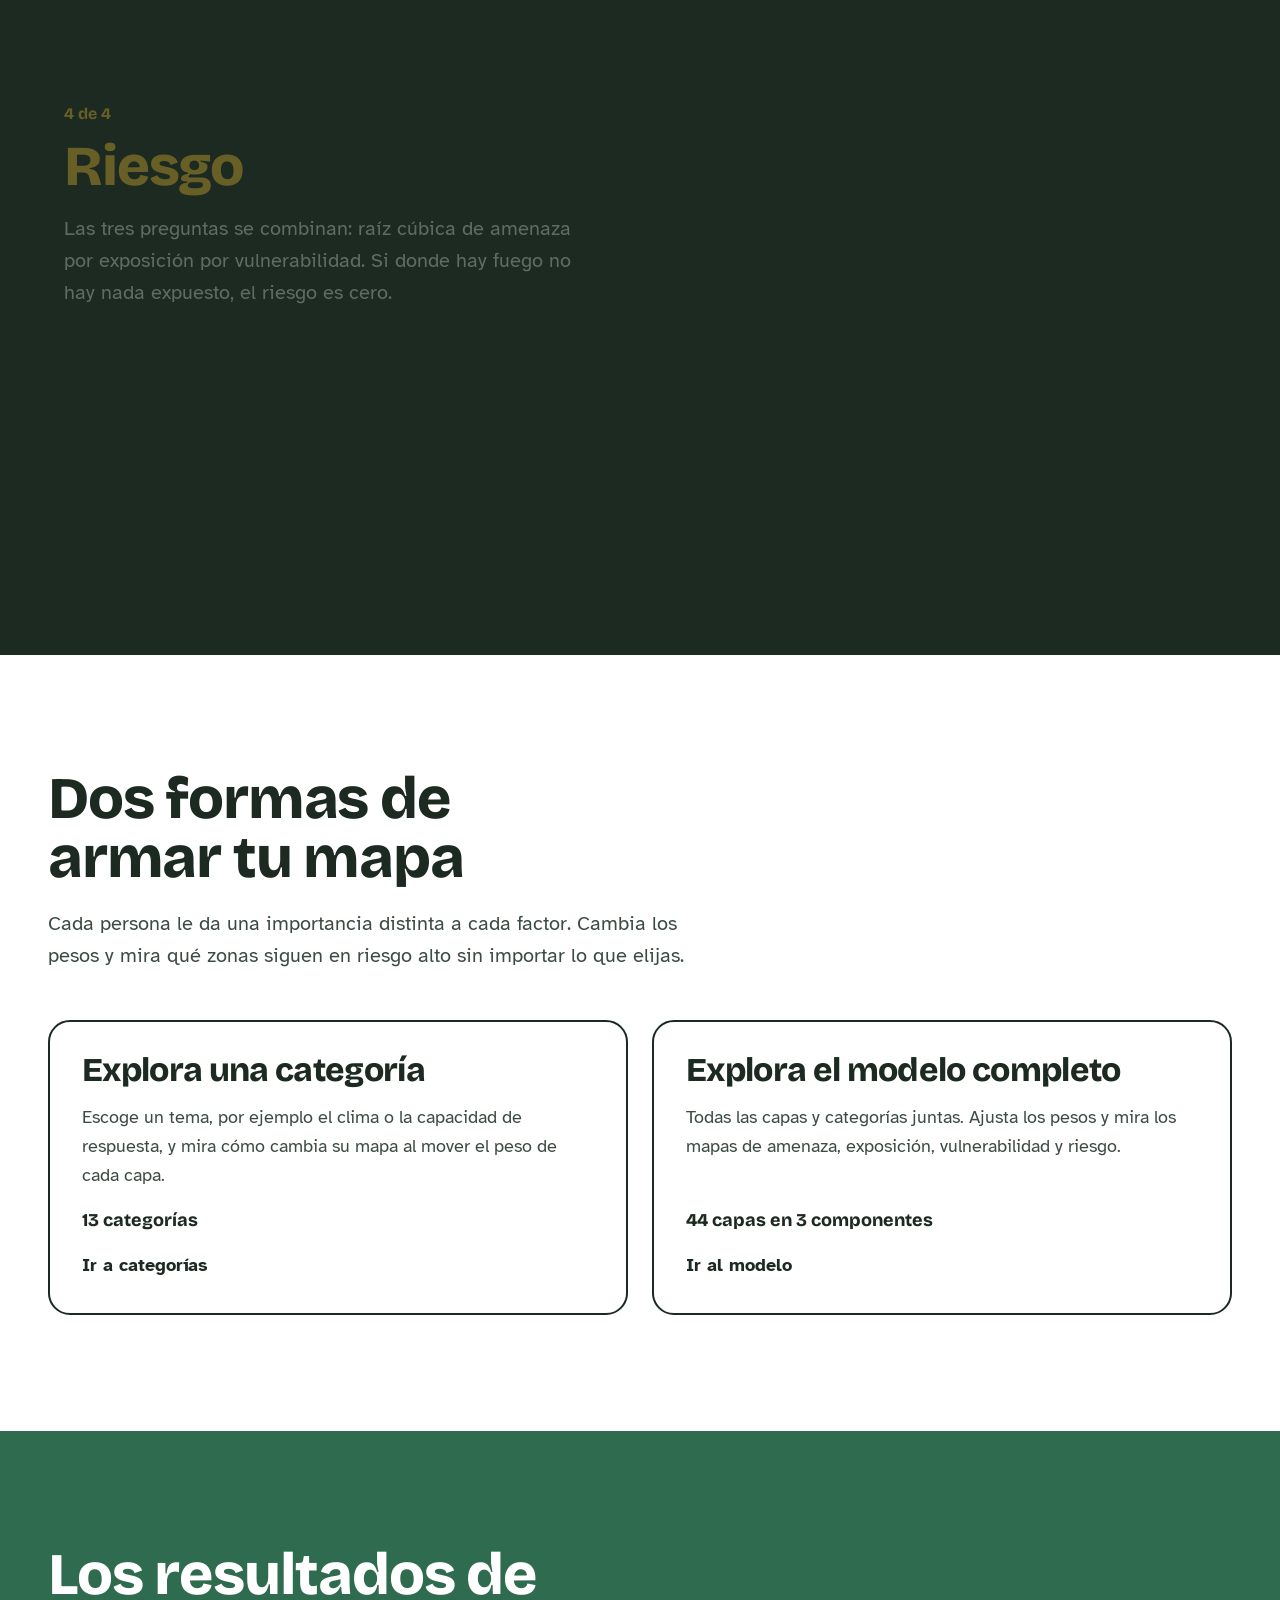
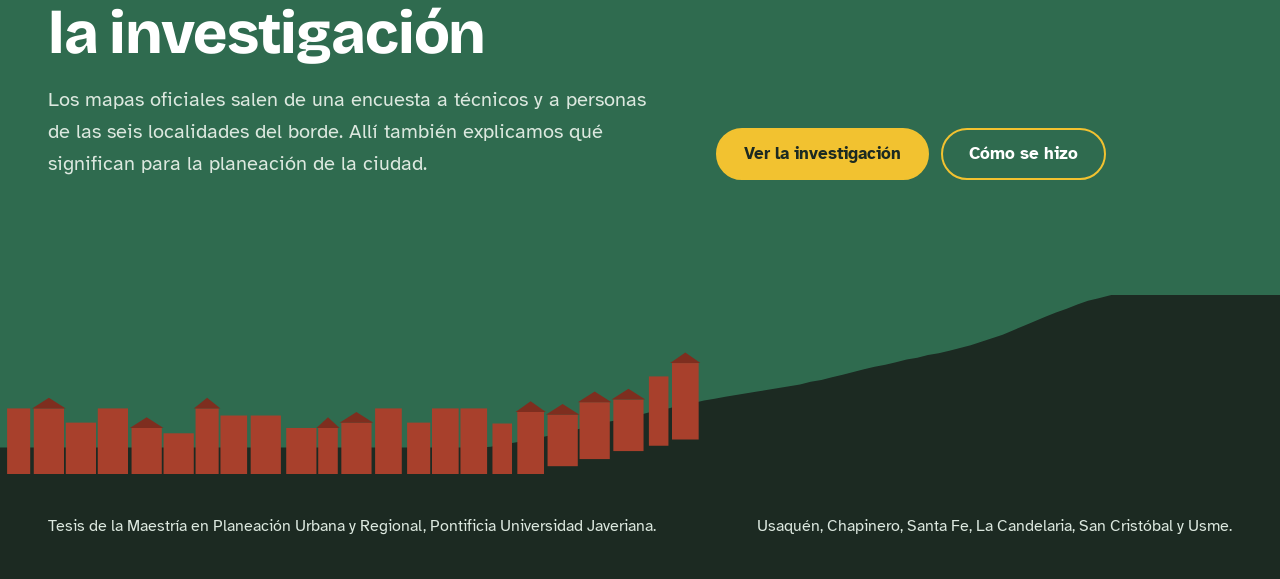
==== commit 6da5c1ef: "Cerros en 3D, recorrido con el scroll, animaciones y desplazamiento suave - Mapas con MapLibre: reli" ====
--- a/index.html
+++ b/index.html
@@ -9,9 +9,10 @@
 <meta property="og:description" content="Dónde podría empezar un incendio forestal en el borde de los Cerros Orientales y a quién afectaría. Arma tu propio mapa de riesgo.">
 <meta name="theme-color" content="#F2C230">
 <link rel="icon" href="favicon.svg" type="image/svg+xml">
+<link rel="stylesheet" href="assets/vendor/lenis/lenis.css">
 <link rel="preload" href="assets/fonts/bricolage-grotesque-latin-wght-normal.woff2" as="font" type="font/woff2" crossorigin>
-<link rel="stylesheet" href="assets/vendor/leaflet/leaflet.css">
-<link rel="stylesheet" href="assets/css/site.css">
+<link rel="stylesheet" href="assets/vendor/maplibre/maplibre-gl.css">
+<link rel="stylesheet" href="assets/css/site.css?v=4">
 </head>
 <body>
 <a class="saltar" href="#contenido">Saltar al contenido</a>
@@ -48,16 +49,17 @@
 </div>
 </section>
 
-<section class="seccion fondo-niebla" aria-labelledby="titulo-tres">
-<div class="envoltura">
-<h2 id="titulo-tres">El riesgo se arma con tres preguntas</h2>
-<p class="bajada">Un incendio en el cerro no pone en riesgo a todos por igual. Para saber dónde actuar primero, la investigación mira tres cosas a la vez.</p>
-<div class="tres">
-<div><h3>Amenaza</h3><p>¿Qué tan fácil es que el fuego empiece y se extienda? Aquí cuentan la vegetación, el clima, la pendiente y los incendios que ya han pasado.</p></div>
-<div><h3>Exposición</h3><p>¿Quiénes y qué están en su camino? Viviendas, colegios, jardines infantiles, centros de salud, tanques de agua y redes de energía.</p></div>
-<div><h3>Vulnerabilidad de borde</h3><p>¿Qué tan preparado está el barrio para resistir y responder? Materiales de las casas, condiciones sociales y qué tan rápido llega la ayuda.</p></div>
+<section class="recorrido" aria-labelledby="titulo-recorrido">
+<div class="recorrido-mapa" aria-hidden="true"><div class="mapa" id="mapa-recorrido"></div><div class="recorrido-leyenda" id="leyenda-recorrido"></div></div>
+<div class="recorrido-pasos">
+<div class="paso paso-intro">
+<h2 id="titulo-recorrido">El riesgo se arma con tres preguntas</h2>
+<p>Un incendio en el cerro no pone en riesgo a todos por igual. Baja despacio y recorre el borde de Usaquén a Usme.</p>
 </div>
-<p class="formula"><strong>Riesgo = raíz cúbica de (amenaza × exposición × vulnerabilidad).</strong> Si donde hay fuego no hay nada expuesto, el riesgo es cero.</p>
+<div class="paso" data-paso="A" data-vista="usaquen"><p class="paso-num">1 de 4</p><h3>Amenaza</h3><p>¿Qué tan fácil es que el fuego empiece y se extienda? Aquí cuentan la vegetación, el clima, la pendiente y los incendios que ya han pasado.</p></div>
+<div class="paso" data-paso="E" data-vista="chapinero"><p class="paso-num">2 de 4</p><h3>Exposición</h3><p>¿Quiénes y qué están en su camino? Viviendas, colegios, jardines infantiles, centros de salud, tanques de agua y redes de energía. Donde no hay nada expuesto, el mapa queda en gris.</p></div>
+<div class="paso" data-paso="V" data-vista="sancristobal"><p class="paso-num">3 de 4</p><h3>Vulnerabilidad de borde</h3><p>¿Qué tan preparado está el barrio para resistir y responder? Materiales de las casas, condiciones sociales y qué tan rápido llega la ayuda.</p></div>
+<div class="paso" data-paso="R" data-vista="todo"><p class="paso-num">4 de 4</p><h3>Riesgo</h3><p>Las tres preguntas se combinan: raíz cúbica de amenaza por exposición por vulnerabilidad. Si donde hay fuego no hay nada expuesto, el riesgo es cero.</p></div>
 </div>
 </section>
 
@@ -88,10 +90,14 @@
 <p>Usaquén, Chapinero, Santa Fe, La Candelaria, San Cristóbal y Usme.</p>
 </div>
 </footer>
-<script src="assets/js/comun.js"></script>
-<script src="assets/vendor/leaflet/leaflet.js"></script>
-<script src="assets/js/model.js"></script>
-<script src="assets/js/mapa.js"></script>
-<script src="assets/js/portada.js"></script>
+<script src="assets/vendor/gsap/gsap.min.js"></script>
+<script src="assets/vendor/gsap/ScrollTrigger.min.js"></script>
+<script src="assets/vendor/lenis/lenis.min.js"></script>
+<script src="assets/js/comun.js?v=4"></script>
+<script src="assets/vendor/maplibre/maplibre-gl.js"></script>
+<script src="assets/js/model.js?v=4"></script>
+<script src="assets/js/mapa.js?v=4"></script>
+<script src="assets/js/portada.js?v=4"></script>
+<script src="assets/js/recorrido.js?v=4"></script>
 </body>
 </html>
--- a/assets/vendor/lenis/lenis.css
+++ b/assets/vendor/lenis/lenis.css
@@ -0,0 +1,26 @@
+html.lenis,
+html.lenis body {
+  height: auto;
+}
+
+.lenis:not(.lenis-autoToggle).lenis-stopped {
+  overflow: clip;
+}
+
+.lenis [data-lenis-prevent],
+.lenis [data-lenis-prevent-wheel],
+.lenis [data-lenis-prevent-touch],
+.lenis [data-lenis-prevent-vertical],
+.lenis [data-lenis-prevent-horizontal] {
+  overscroll-behavior: contain;
+}
+
+.lenis.lenis-smooth iframe {
+  pointer-events: none;
+}
+
+.lenis.lenis-autoToggle {
+  transition-property: overflow;
+  transition-duration: 1ms;
+  transition-behavior: allow-discrete;
+}
--- a/assets/vendor/maplibre/maplibre-gl.css
+++ b/assets/vendor/maplibre/maplibre-gl.css
@@ -0,0 +1 @@
+.maplibregl-map{font:12px/20px Helvetica Neue,Arial,Helvetica,sans-serif;overflow:hidden;position:relative;-webkit-tap-highlight-color:rgb(0 0 0/0)}.maplibregl-canvas{left:0;position:absolute;top:0}.maplibregl-map:fullscreen{height:100%;width:100%}.maplibregl-ctrl-group button.maplibregl-ctrl-compass{touch-action:none}.maplibregl-canvas-container.maplibregl-interactive,.maplibregl-ctrl-group button.maplibregl-ctrl-compass{cursor:grab;-webkit-user-select:none;-moz-user-select:none;user-select:none}.maplibregl-canvas-container.maplibregl-interactive.maplibregl-track-pointer{cursor:pointer}.maplibregl-canvas-container.maplibregl-interactive:active,.maplibregl-ctrl-group button.maplibregl-ctrl-compass:active{cursor:grabbing}.maplibregl-canvas-container.maplibregl-touch-zoom-rotate,.maplibregl-canvas-container.maplibregl-touch-zoom-rotate .maplibregl-canvas{touch-action:pan-x pan-y}.maplibregl-canvas-container.maplibregl-touch-drag-pan,.maplibregl-canvas-container.maplibregl-touch-drag-pan .maplibregl-canvas{touch-action:pinch-zoom}.maplibregl-canvas-container.maplibregl-touch-zoom-rotate.maplibregl-touch-drag-pan,.maplibregl-canvas-container.maplibregl-touch-zoom-rotate.maplibregl-touch-drag-pan .maplibregl-canvas{touch-action:none}.maplibregl-canvas-container.maplibregl-touch-drag-pan.maplibregl-cooperative-gestures,.maplibregl-canvas-container.maplibregl-touch-drag-pan.maplibregl-cooperative-gestures .maplibregl-canvas{touch-action:pan-x pan-y}.maplibregl-ctrl-bottom-left,.maplibregl-ctrl-bottom-right,.maplibregl-ctrl-top-left,.maplibregl-ctrl-top-right{pointer-events:none;position:absolute;z-index:2}.maplibregl-ctrl-top-left{left:0;top:0}.maplibregl-ctrl-top-right{right:0;top:0}.maplibregl-ctrl-bottom-left{bottom:0;left:0}.maplibregl-ctrl-bottom-right{bottom:0;right:0}.maplibregl-ctrl{clear:both;pointer-events:auto;transform:translate(0)}.maplibregl-ctrl-top-left .maplibregl-ctrl{float:left;margin:10px 0 0 10px}.maplibregl-ctrl-top-right .maplibregl-ctrl{float:right;margin:10px 10px 0 0}.maplibregl-ctrl-bottom-left .maplibregl-ctrl{float:left;margin:0 0 10px 10px}.maplibregl-ctrl-bottom-right .maplibregl-ctrl{float:right;margin:0 10px 10px 0}.maplibregl-ctrl-group{background:#fff;border-radius:4px}.maplibregl-ctrl-group:not(:empty){box-shadow:0 0 0 2px rgba(0,0,0,.1)}@media (forced-colors:active){.maplibregl-ctrl-group:not(:empty){box-shadow:0 0 0 2px ButtonText}}.maplibregl-ctrl-group button{background-color:transparent;border:0;box-sizing:border-box;cursor:pointer;display:block;height:29px;outline:none;padding:0;width:29px}.maplibregl-ctrl-group button+button{border-top:1px solid #ddd}.maplibregl-ctrl button .maplibregl-ctrl-icon{background-position:50%;background-repeat:no-repeat;display:block;height:100%;width:100%}@media (forced-colors:active){.maplibregl-ctrl-icon{background-color:transparent}.maplibregl-ctrl-group button+button{border-top:1px solid ButtonText}}.maplibregl-ctrl button::-moz-focus-inner{border:0;padding:0}.maplibregl-ctrl-attrib-button:focus,.maplibregl-ctrl-group button:focus{box-shadow:0 0 2px 2px #0096ff}.maplibregl-ctrl button:disabled{cursor:not-allowed}.maplibregl-ctrl button:disabled .maplibregl-ctrl-icon{opacity:.25}@media (hover:hover){.maplibregl-ctrl button:not(:disabled):hover{background-color:rgba(0,0,0,.05)}}.maplibregl-ctrl button:not(:disabled):active{background-color:rgba(0,0,0,.05)}.maplibregl-ctrl-group button:focus:focus-visible{box-shadow:0 0 2px 2px #0096ff}.maplibregl-ctrl-group button:focus:not(:focus-visible){box-shadow:none}.maplibregl-ctrl-group button:focus:first-child{border-radius:4px 4px 0 0}.maplibregl-ctrl-group button:focus:last-child{border-radius:0 0 4px 4px}.maplibregl-ctrl-group button:focus:only-child{border-radius:inherit}.maplibregl-ctrl button.maplibregl-ctrl-zoom-out .maplibregl-ctrl-icon{background-image:url("data:image/svg+xml;charset=utf-8,%3Csvg xmlns='http://www.w3.org/2000/svg' width='29' height='29' fill='%23333' viewBox='0 0 29 29'%3E%3Cpath d='M10 13c-.75 0-1.5.75-1.5 1.5S9.25 16 10 16h9c.75 0 1.5-.75 1.5-1.5S19.75 13 19 13z'/%3E%3C/svg%3E")}.maplibregl-ctrl button.maplibregl-ctrl-zoom-in .maplibregl-ctrl-icon{background-image:url("data:image/svg+xml;charset=utf-8,%3Csvg xmlns='http://www.w3.org/2000/svg' width='29' height='29' fill='%23333' viewBox='0 0 29 29'%3E%3Cpath d='M14.5 8.5c-.75 0-1.5.75-1.5 1.5v3h-3c-.75 0-1.5.75-1.5 1.5S9.25 16 10 16h3v3c0 .75.75 1.5 1.5 1.5S16 19.75 16 19v-3h3c.75 0 1.5-.75 1.5-1.5S19.75 13 19 13h-3v-3c0-.75-.75-1.5-1.5-1.5'/%3E%3C/svg%3E")}@media (forced-colors:active){.maplibregl-ctrl button.maplibregl-ctrl-zoom-out .maplibregl-ctrl-icon{background-image:url("data:image/svg+xml;charset=utf-8,%3Csvg xmlns='http://www.w3.org/2000/svg' width='29' height='29' fill='%23fff' viewBox='0 0 29 29'%3E%3Cpath d='M10 13c-.75 0-1.5.75-1.5 1.5S9.25 16 10 16h9c.75 0 1.5-.75 1.5-1.5S19.75 13 19 13z'/%3E%3C/svg%3E")}.maplibregl-ctrl button.maplibregl-ctrl-zoom-in .maplibregl-ctrl-icon{background-image:url("data:image/svg+xml;charset=utf-8,%3Csvg xmlns='http://www.w3.org/2000/svg' width='29' height='29' fill='%23fff' viewBox='0 0 29 29'%3E%3Cpath d='M14.5 8.5c-.75 0-1.5.75-1.5 1.5v3h-3c-.75 0-1.5.75-1.5 1.5S9.25 16 10 16h3v3c0 .75.75 1.5 1.5 1.5S16 19.75 16 19v-3h3c.75 0 1.5-.75 1.5-1.5S19.75 13 19 13h-3v-3c0-.75-.75-1.5-1.5-1.5'/%3E%3C/svg%3E")}}@media (forced-colors:active) and (prefers-color-scheme:light){.maplibregl-ctrl button.maplibregl-ctrl-zoom-out .maplibregl-ctrl-icon{background-image:url("data:image/svg+xml;charset=utf-8,%3Csvg xmlns='http://www.w3.org/2000/svg' width='29' height='29' viewBox='0 0 29 29'%3E%3Cpath d='M10 13c-.75 0-1.5.75-1.5 1.5S9.25 16 10 16h9c.75 0 1.5-.75 1.5-1.5S19.75 13 19 13z'/%3E%3C/svg%3E")}.maplibregl-ctrl button.maplibregl-ctrl-zoom-in .maplibregl-ctrl-icon{background-image:url("data:image/svg+xml;charset=utf-8,%3Csvg xmlns='http://www.w3.org/2000/svg' width='29' height='29' viewBox='0 0 29 29'%3E%3Cpath d='M14.5 8.5c-.75 0-1.5.75-1.5 1.5v3h-3c-.75 0-1.5.75-1.5 1.5S9.25 16 10 16h3v3c0 .75.75 1.5 1.5 1.5S16 19.75 16 19v-3h3c.75 0 1.5-.75 1.5-1.5S19.75 13 19 13h-3v-3c0-.75-.75-1.5-1.5-1.5'/%3E%3C/svg%3E")}}.maplibregl-ctrl button.maplibregl-ctrl-fullscreen .maplibregl-ctrl-icon{background-image:url("data:image/svg+xml;charset=utf-8,%3Csvg xmlns='http://www.w3.org/2000/svg' width='29' height='29' fill='%23333' viewBox='0 0 29 29'%3E%3Cpath d='M24 16v5.5c0 1.75-.75 2.5-2.5 2.5H16v-1l3-1.5-4-5.5 1-1 5.5 4 1.5-3zM6 16l1.5 3 5.5-4 1 1-4 5.5 3 1.5v1H7.5C5.75 24 5 23.25 5 21.5V16zm7-11v1l-3 1.5 4 5.5-1 1-5.5-4L6 13H5V7.5C5 5.75 5.75 5 7.5 5zm11 2.5c0-1.75-.75-2.5-2.5-2.5H16v1l3 1.5-4 5.5 1 1 5.5-4 1.5 3h1z'/%3E%3C/svg%3E")}.maplibregl-ctrl button.maplibregl-ctrl-shrink .maplibregl-ctrl-icon{background-image:url("data:image/svg+xml;charset=utf-8,%3Csvg xmlns='http://www.w3.org/2000/svg' width='29' height='29' viewBox='0 0 29 29'%3E%3Cpath d='M18.5 16c-1.75 0-2.5.75-2.5 2.5V24h1l1.5-3 5.5 4 1-1-4-5.5 3-1.5v-1zM13 18.5c0-1.75-.75-2.5-2.5-2.5H5v1l3 1.5L4 24l1 1 5.5-4 1.5 3h1zm3-8c0 1.75.75 2.5 2.5 2.5H24v-1l-3-1.5L25 5l-1-1-5.5 4L17 5h-1zM10.5 13c1.75 0 2.5-.75 2.5-2.5V5h-1l-1.5 3L5 4 4 5l4 5.5L5 12v1z'/%3E%3C/svg%3E")}@media (forced-colors:active){.maplibregl-ctrl button.maplibregl-ctrl-fullscreen .maplibregl-ctrl-icon{background-image:url("data:image/svg+xml;charset=utf-8,%3Csvg xmlns='http://www.w3.org/2000/svg' width='29' height='29' fill='%23fff' viewBox='0 0 29 29'%3E%3Cpath d='M24 16v5.5c0 1.75-.75 2.5-2.5 2.5H16v-1l3-1.5-4-5.5 1-1 5.5 4 1.5-3zM6 16l1.5 3 5.5-4 1 1-4 5.5 3 1.5v1H7.5C5.75 24 5 23.25 5 21.5V16zm7-11v1l-3 1.5 4 5.5-1 1-5.5-4L6 13H5V7.5C5 5.75 5.75 5 7.5 5zm11 2.5c0-1.75-.75-2.5-2.5-2.5H16v1l3 1.5-4 5.5 1 1 5.5-4 1.5 3h1z'/%3E%3C/svg%3E")}.maplibregl-ctrl button.maplibregl-ctrl-shrink .maplibregl-ctrl-icon{background-image:url("data:image/svg+xml;charset=utf-8,%3Csvg xmlns='http://www.w3.org/2000/svg' width='29' height='29' fill='%23fff' viewBox='0 0 29 29'%3E%3Cpath d='M18.5 16c-1.75 0-2.5.75-2.5 2.5V24h1l1.5-3 5.5 4 1-1-4-5.5 3-1.5v-1zM13 18.5c0-1.75-.75-2.5-2.5-2.5H5v1l3 1.5L4 24l1 1 5.5-4 1.5 3h1zm3-8c0 1.75.75 2.5 2.5 2.5H24v-1l-3-1.5L25 5l-1-1-5.5 4L17 5h-1zM10.5 13c1.75 0 2.5-.75 2.5-2.5V5h-1l-1.5 3L5 4 4 5l4 5.5L5 12v1z'/%3E%3C/svg%3E")}}@media (forced-colors:active) and (prefers-color-scheme:light){.maplibregl-ctrl button.maplibregl-ctrl-fullscreen .maplibregl-ctrl-icon{background-image:url("data:image/svg+xml;charset=utf-8,%3Csvg xmlns='http://www.w3.org/2000/svg' width='29' height='29' viewBox='0 0 29 29'%3E%3Cpath d='M24 16v5.5c0 1.75-.75 2.5-2.5 2.5H16v-1l3-1.5-4-5.5 1-1 5.5 4 1.5-3zM6 16l1.5 3 5.5-4 1 1-4 5.5 3 1.5v1H7.5C5.75 24 5 23.25 5 21.5V16zm7-11v1l-3 1.5 4 5.5-1 1-5.5-4L6 13H5V7.5C5 5.75 5.75 5 7.5 5zm11 2.5c0-1.75-.75-2.5-2.5-2.5H16v1l3 1.5-4 5.5 1 1 5.5-4 1.5 3h1z'/%3E%3C/svg%3E")}.maplibregl-ctrl button.maplibregl-ctrl-shrink .maplibregl-ctrl-icon{background-image:url("data:image/svg+xml;charset=utf-8,%3Csvg xmlns='http://www.w3.org/2000/svg' width='29' height='29' viewBox='0 0 29 29'%3E%3Cpath d='M18.5 16c-1.75 0-2.5.75-2.5 2.5V24h1l1.5-3 5.5 4 1-1-4-5.5 3-1.5v-1zM13 18.5c0-1.75-.75-2.5-2.5-2.5H5v1l3 1.5L4 24l1 1 5.5-4 1.5 3h1zm3-8c0 1.75.75 2.5 2.5 2.5H24v-1l-3-1.5L25 5l-1-1-5.5 4L17 5h-1zM10.5 13c1.75 0 2.5-.75 2.5-2.5V5h-1l-1.5 3L5 4 4 5l4 5.5L5 12v1z'/%3E%3C/svg%3E")}}.maplibregl-ctrl button.maplibregl-ctrl-compass .maplibregl-ctrl-icon{background-image:url("data:image/svg+xml;charset=utf-8,%3Csvg xmlns='http://www.w3.org/2000/svg' width='29' height='29' fill='%23333' viewBox='0 0 29 29'%3E%3Cpath d='m10.5 14 4-8 4 8z'/%3E%3Cpath fill='%23ccc' d='m10.5 16 4 8 4-8z'/%3E%3C/svg%3E")}@media (forced-colors:active){.maplibregl-ctrl button.maplibregl-ctrl-compass .maplibregl-ctrl-icon{background-image:url("data:image/svg+xml;charset=utf-8,%3Csvg xmlns='http://www.w3.org/2000/svg' width='29' height='29' fill='%23fff' viewBox='0 0 29 29'%3E%3Cpath d='m10.5 14 4-8 4 8z'/%3E%3Cpath fill='%23ccc' d='m10.5 16 4 8 4-8z'/%3E%3C/svg%3E")}}@media (forced-colors:active) and (prefers-color-scheme:light){.maplibregl-ctrl button.maplibregl-ctrl-compass .maplibregl-ctrl-icon{background-image:url("data:image/svg+xml;charset=utf-8,%3Csvg xmlns='http://www.w3.org/2000/svg' width='29' height='29' viewBox='0 0 29 29'%3E%3Cpath d='m10.5 14 4-8 4 8z'/%3E%3Cpath fill='%23ccc' d='m10.5 16 4 8 4-8z'/%3E%3C/svg%3E")}}.maplibregl-ctrl button.maplibregl-ctrl-globe .maplibregl-ctrl-icon{background-image:url("data:image/svg+xml;charset=utf-8,%3Csvg xmlns='http://www.w3.org/2000/svg' width='22' height='22' fill='none' stroke='%23333' viewBox='0 0 22 22'%3E%3Ccircle cx='11' cy='11' r='8.5'/%3E%3Cpath d='M17.5 11c0 4.819-3.02 8.5-6.5 8.5S4.5 15.819 4.5 11 7.52 2.5 11 2.5s6.5 3.681 6.5 8.5Z'/%3E%3Cpath d='M13.5 11c0 2.447-.331 4.64-.853 6.206-.262.785-.562 1.384-.872 1.777-.314.399-.58.517-.775.517s-.461-.118-.775-.517c-.31-.393-.61-.992-.872-1.777C8.831 15.64 8.5 13.446 8.5 11s.331-4.64.853-6.206c.262-.785.562-1.384.872-1.777.314-.399.58-.517.775-.517s.461.118.775.517c.31.393.61.992.872 1.777.522 1.565.853 3.76.853 6.206Z'/%3E%3Cpath d='M11 7.5c-1.909 0-3.622-.166-4.845-.428-.616-.132-1.08-.283-1.379-.434a1.3 1.3 0 0 1-.224-.138q.07-.058.224-.138c.299-.151.763-.302 1.379-.434C7.378 5.666 9.091 5.5 11 5.5s3.622.166 4.845.428c.616.132 1.08.283 1.379.434.105.053.177.1.224.138q-.07.058-.224.138c-.299.151-.763.302-1.379.434-1.223.262-2.936.428-4.845.428ZM4.486 6.436ZM11 16.5c-1.909 0-3.622-.166-4.845-.428-.616-.132-1.08-.283-1.379-.434a1.3 1.3 0 0 1-.224-.138 1.3 1.3 0 0 1 .224-.138c.299-.151.763-.302 1.379-.434C7.378 14.666 9.091 14.5 11 14.5s3.622.166 4.845.428c.616.132 1.08.283 1.379.434.105.053.177.1.224.138a1.3 1.3 0 0 1-.224.138c-.299.151-.763.302-1.379.434-1.223.262-2.936.428-4.845.428Zm-6.514-1.064ZM11 12.5c-2.46 0-4.672-.222-6.255-.574-.796-.177-1.406-.38-1.805-.59a1.5 1.5 0 0 1-.39-.272.3.3 0 0 1-.047-.064.3.3 0 0 1 .048-.064c.066-.073.189-.167.389-.272.399-.21 1.009-.413 1.805-.59C6.328 9.722 8.54 9.5 11 9.5s4.672.222 6.256.574c.795.177 1.405.38 1.804.59.2.105.323.2.39.272a.3.3 0 0 1 .047.064.3.3 0 0 1-.048.064 1.4 1.4 0 0 1-.389.272c-.399.21-1.009.413-1.804.59-1.584.352-3.796.574-6.256.574Zm-8.501-1.51v.002zm0 .018v.002zm17.002.002v-.002zm0-.018v-.002z'/%3E%3C/svg%3E")}.maplibregl-ctrl button.maplibregl-ctrl-globe-enabled .maplibregl-ctrl-icon{background-image:url("data:image/svg+xml;charset=utf-8,%3Csvg xmlns='http://www.w3.org/2000/svg' width='22' height='22' fill='none' stroke='%2333b5e5' viewBox='0 0 22 22'%3E%3Ccircle cx='11' cy='11' r='8.5'/%3E%3Cpath d='M17.5 11c0 4.819-3.02 8.5-6.5 8.5S4.5 15.819 4.5 11 7.52 2.5 11 2.5s6.5 3.681 6.5 8.5Z'/%3E%3Cpath d='M13.5 11c0 2.447-.331 4.64-.853 6.206-.262.785-.562 1.384-.872 1.777-.314.399-.58.517-.775.517s-.461-.118-.775-.517c-.31-.393-.61-.992-.872-1.777C8.831 15.64 8.5 13.446 8.5 11s.331-4.64.853-6.206c.262-.785.562-1.384.872-1.777.314-.399.58-.517.775-.517s.461.118.775.517c.31.393.61.992.872 1.777.522 1.565.853 3.76.853 6.206Z'/%3E%3Cpath d='M11 7.5c-1.909 0-3.622-.166-4.845-.428-.616-.132-1.08-.283-1.379-.434a1.3 1.3 0 0 1-.224-.138q.07-.058.224-.138c.299-.151.763-.302 1.379-.434C7.378 5.666 9.091 5.5 11 5.5s3.622.166 4.845.428c.616.132 1.08.283 1.379.434.105.053.177.1.224.138q-.07.058-.224.138c-.299.151-.763.302-1.379.434-1.223.262-2.936.428-4.845.428ZM4.486 6.436ZM11 16.5c-1.909 0-3.622-.166-4.845-.428-.616-.132-1.08-.283-1.379-.434a1.3 1.3 0 0 1-.224-.138 1.3 1.3 0 0 1 .224-.138c.299-.151.763-.302 1.379-.434C7.378 14.666 9.091 14.5 11 14.5s3.622.166 4.845.428c.616.132 1.08.283 1.379.434.105.053.177.1.224.138a1.3 1.3 0 0 1-.224.138c-.299.151-.763.302-1.379.434-1.223.262-2.936.428-4.845.428Zm-6.514-1.064ZM11 12.5c-2.46 0-4.672-.222-6.255-.574-.796-.177-1.406-.38-1.805-.59a1.5 1.5 0 0 1-.39-.272.3.3 0 0 1-.047-.064.3.3 0 0 1 .048-.064c.066-.073.189-.167.389-.272.399-.21 1.009-.413 1.805-.59C6.328 9.722 8.54 9.5 11 9.5s4.672.222 6.256.574c.795.177 1.405.38 1.804.59.2.105.323.2.39.272a.3.3 0 0 1 .047.064.3.3 0 0 1-.048.064 1.4 1.4 0 0 1-.389.272c-.399.21-1.009.413-1.804.59-1.584.352-3.796.574-6.256.574Zm-8.501-1.51v.002zm0 .018v.002zm17.002.002v-.002zm0-.018v-.002z'/%3E%3C/svg%3E")}.maplibregl-ctrl button.maplibregl-ctrl-terrain .maplibregl-ctrl-icon{background-image:url("data:image/svg+xml;charset=utf-8,%3Csvg xmlns='http://www.w3.org/2000/svg' width='22' height='22' fill='%23333' viewBox='0 0 22 22'%3E%3Cpath d='m1.754 13.406 4.453-4.851 3.09 3.09 3.281 3.277.969-.969-3.309-3.312 3.844-4.121 6.148 6.886h1.082v-.855l-7.207-8.07-4.84 5.187L6.169 6.57l-5.48 5.965v.871ZM.688 16.844h20.625v1.375H.688Zm0 0'/%3E%3C/svg%3E")}.maplibregl-ctrl button.maplibregl-ctrl-terrain-enabled .maplibregl-ctrl-icon{background-image:url("data:image/svg+xml;charset=utf-8,%3Csvg xmlns='http://www.w3.org/2000/svg' width='22' height='22' fill='%2333b5e5' viewBox='0 0 22 22'%3E%3Cpath d='m1.754 13.406 4.453-4.851 3.09 3.09 3.281 3.277.969-.969-3.309-3.312 3.844-4.121 6.148 6.886h1.082v-.855l-7.207-8.07-4.84 5.187L6.169 6.57l-5.48 5.965v.871ZM.688 16.844h20.625v1.375H.688Zm0 0'/%3E%3C/svg%3E")}.maplibregl-ctrl button.maplibregl-ctrl-geolocate .maplibregl-ctrl-icon{background-image:url("data:image/svg+xml;charset=utf-8,%3Csvg xmlns='http://www.w3.org/2000/svg' width='29' height='29' fill='%23333' viewBox='0 0 20 20'%3E%3Cpath d='M10 4C9 4 9 5 9 5v.1A5 5 0 0 0 5.1 9H5s-1 0-1 1 1 1 1 1h.1A5 5 0 0 0 9 14.9v.1s0 1 1 1 1-1 1-1v-.1a5 5 0 0 0 3.9-3.9h.1s1 0 1-1-1-1-1-1h-.1A5 5 0 0 0 11 5.1V5s0-1-1-1m0 2.5a3.5 3.5 0 1 1 0 7 3.5 3.5 0 1 1 0-7'/%3E%3Ccircle cx='10' cy='10' r='2'/%3E%3C/svg%3E")}.maplibregl-ctrl button.maplibregl-ctrl-geolocate:disabled .maplibregl-ctrl-icon{background-image:url("data:image/svg+xml;charset=utf-8,%3Csvg xmlns='http://www.w3.org/2000/svg' width='29' height='29' fill='%23aaa' viewBox='0 0 20 20'%3E%3Cpath d='M10 4C9 4 9 5 9 5v.1A5 5 0 0 0 5.1 9H5s-1 0-1 1 1 1 1 1h.1A5 5 0 0 0 9 14.9v.1s0 1 1 1 1-1 1-1v-.1a5 5 0 0 0 3.9-3.9h.1s1 0 1-1-1-1-1-1h-.1A5 5 0 0 0 11 5.1V5s0-1-1-1m0 2.5a3.5 3.5 0 1 1 0 7 3.5 3.5 0 1 1 0-7'/%3E%3Ccircle cx='10' cy='10' r='2'/%3E%3Cpath fill='red' d='m14 5 1 1-9 9-1-1z'/%3E%3C/svg%3E")}.maplibregl-ctrl button.maplibregl-ctrl-geolocate.maplibregl-ctrl-geolocate-active .maplibregl-ctrl-icon{background-image:url("data:image/svg+xml;charset=utf-8,%3Csvg xmlns='http://www.w3.org/2000/svg' width='29' height='29' fill='%2333b5e5' viewBox='0 0 20 20'%3E%3Cpath d='M10 4C9 4 9 5 9 5v.1A5 5 0 0 0 5.1 9H5s-1 0-1 1 1 1 1 1h.1A5 5 0 0 0 9 14.9v.1s0 1 1 1 1-1 1-1v-.1a5 5 0 0 0 3.9-3.9h.1s1 0 1-1-1-1-1-1h-.1A5 5 0 0 0 11 5.1V5s0-1-1-1m0 2.5a3.5 3.5 0 1 1 0 7 3.5 3.5 0 1 1 0-7'/%3E%3Ccircle cx='10' cy='10' r='2'/%3E%3C/svg%3E")}.maplibregl-ctrl button.maplibregl-ctrl-geolocate.maplibregl-ctrl-geolocate-active-error .maplibregl-ctrl-icon{background-image:url("data:image/svg+xml;charset=utf-8,%3Csvg xmlns='http://www.w3.org/2000/svg' width='29' height='29' fill='%23e58978' viewBox='0 0 20 20'%3E%3Cpath d='M10 4C9 4 9 5 9 5v.1A5 5 0 0 0 5.1 9H5s-1 0-1 1 1 1 1 1h.1A5 5 0 0 0 9 14.9v.1s0 1 1 1 1-1 1-1v-.1a5 5 0 0 0 3.9-3.9h.1s1 0 1-1-1-1-1-1h-.1A5 5 0 0 0 11 5.1V5s0-1-1-1m0 2.5a3.5 3.5 0 1 1 0 7 3.5 3.5 0 1 1 0-7'/%3E%3Ccircle cx='10' cy='10' r='2'/%3E%3C/svg%3E")}.maplibregl-ctrl button.maplibregl-ctrl-geolocate.maplibregl-ctrl-geolocate-background .maplibregl-ctrl-icon{background-image:url("data:image/svg+xml;charset=utf-8,%3Csvg xmlns='http://www.w3.org/2000/svg' width='29' height='29' fill='%2333b5e5' viewBox='0 0 20 20'%3E%3Cpath d='M10 4C9 4 9 5 9 5v.1A5 5 0 0 0 5.1 9H5s-1 0-1 1 1 1 1 1h.1A5 5 0 0 0 9 14.9v.1s0 1 1 1 1-1 1-1v-.1a5 5 0 0 0 3.9-3.9h.1s1 0 1-1-1-1-1-1h-.1A5 5 0 0 0 11 5.1V5s0-1-1-1m0 2.5a3.5 3.5 0 1 1 0 7 3.5 3.5 0 1 1 0-7'/%3E%3C/svg%3E")}.maplibregl-ctrl button.maplibregl-ctrl-geolocate.maplibregl-ctrl-geolocate-background-error .maplibregl-ctrl-icon{background-image:url("data:image/svg+xml;charset=utf-8,%3Csvg xmlns='http://www.w3.org/2000/svg' width='29' height='29' fill='%23e54e33' viewBox='0 0 20 20'%3E%3Cpath d='M10 4C9 4 9 5 9 5v.1A5 5 0 0 0 5.1 9H5s-1 0-1 1 1 1 1 1h.1A5 5 0 0 0 9 14.9v.1s0 1 1 1 1-1 1-1v-.1a5 5 0 0 0 3.9-3.9h.1s1 0 1-1-1-1-1-1h-.1A5 5 0 0 0 11 5.1V5s0-1-1-1m0 2.5a3.5 3.5 0 1 1 0 7 3.5 3.5 0 1 1 0-7'/%3E%3C/svg%3E")}.maplibregl-ctrl button.maplibregl-ctrl-geolocate.maplibregl-ctrl-geolocate-waiting .maplibregl-ctrl-icon{animation:maplibregl-spin 2s linear infinite}@media (forced-colors:active){.maplibregl-ctrl button.maplibregl-ctrl-geolocate .maplibregl-ctrl-icon{background-image:url("data:image/svg+xml;charset=utf-8,%3Csvg xmlns='http://www.w3.org/2000/svg' width='29' height='29' fill='%23fff' viewBox='0 0 20 20'%3E%3Cpath d='M10 4C9 4 9 5 9 5v.1A5 5 0 0 0 5.1 9H5s-1 0-1 1 1 1 1 1h.1A5 5 0 0 0 9 14.9v.1s0 1 1 1 1-1 1-1v-.1a5 5 0 0 0 3.9-3.9h.1s1 0 1-1-1-1-1-1h-.1A5 5 0 0 0 11 5.1V5s0-1-1-1m0 2.5a3.5 3.5 0 1 1 0 7 3.5 3.5 0 1 1 0-7'/%3E%3Ccircle cx='10' cy='10' r='2'/%3E%3C/svg%3E")}.maplibregl-ctrl button.maplibregl-ctrl-geolocate:disabled .maplibregl-ctrl-icon{background-image:url("data:image/svg+xml;charset=utf-8,%3Csvg xmlns='http://www.w3.org/2000/svg' width='29' height='29' fill='%23999' viewBox='0 0 20 20'%3E%3Cpath d='M10 4C9 4 9 5 9 5v.1A5 5 0 0 0 5.1 9H5s-1 0-1 1 1 1 1 1h.1A5 5 0 0 0 9 14.9v.1s0 1 1 1 1-1 1-1v-.1a5 5 0 0 0 3.9-3.9h.1s1 0 1-1-1-1-1-1h-.1A5 5 0 0 0 11 5.1V5s0-1-1-1m0 2.5a3.5 3.5 0 1 1 0 7 3.5 3.5 0 1 1 0-7'/%3E%3Ccircle cx='10' cy='10' r='2'/%3E%3Cpath fill='red' d='m14 5 1 1-9 9-1-1z'/%3E%3C/svg%3E")}.maplibregl-ctrl button.maplibregl-ctrl-geolocate.maplibregl-ctrl-geolocate-active .maplibregl-ctrl-icon{background-image:url("data:image/svg+xml;charset=utf-8,%3Csvg xmlns='http://www.w3.org/2000/svg' width='29' height='29' fill='%2333b5e5' viewBox='0 0 20 20'%3E%3Cpath d='M10 4C9 4 9 5 9 5v.1A5 5 0 0 0 5.1 9H5s-1 0-1 1 1 1 1 1h.1A5 5 0 0 0 9 14.9v.1s0 1 1 1 1-1 1-1v-.1a5 5 0 0 0 3.9-3.9h.1s1 0 1-1-1-1-1-1h-.1A5 5 0 0 0 11 5.1V5s0-1-1-1m0 2.5a3.5 3.5 0 1 1 0 7 3.5 3.5 0 1 1 0-7'/%3E%3Ccircle cx='10' cy='10' r='2'/%3E%3C/svg%3E")}.maplibregl-ctrl button.maplibregl-ctrl-geolocate.maplibregl-ctrl-geolocate-active-error .maplibregl-ctrl-icon{background-image:url("data:image/svg+xml;charset=utf-8,%3Csvg xmlns='http://www.w3.org/2000/svg' width='29' height='29' fill='%23e58978' viewBox='0 0 20 20'%3E%3Cpath d='M10 4C9 4 9 5 9 5v.1A5 5 0 0 0 5.1 9H5s-1 0-1 1 1 1 1 1h.1A5 5 0 0 0 9 14.9v.1s0 1 1 1 1-1 1-1v-.1a5 5 0 0 0 3.9-3.9h.1s1 0 1-1-1-1-1-1h-.1A5 5 0 0 0 11 5.1V5s0-1-1-1m0 2.5a3.5 3.5 0 1 1 0 7 3.5 3.5 0 1 1 0-7'/%3E%3Ccircle cx='10' cy='10' r='2'/%3E%3C/svg%3E")}.maplibregl-ctrl button.maplibregl-ctrl-geolocate.maplibregl-ctrl-geolocate-background .maplibregl-ctrl-icon{background-image:url("data:image/svg+xml;charset=utf-8,%3Csvg xmlns='http://www.w3.org/2000/svg' width='29' height='29' fill='%2333b5e5' viewBox='0 0 20 20'%3E%3Cpath d='M10 4C9 4 9 5 9 5v.1A5 5 0 0 0 5.1 9H5s-1 0-1 1 1 1 1 1h.1A5 5 0 0 0 9 14.9v.1s0 1 1 1 1-1 1-1v-.1a5 5 0 0 0 3.9-3.9h.1s1 0 1-1-1-1-1-1h-.1A5 5 0 0 0 11 5.1V5s0-1-1-1m0 2.5a3.5 3.5 0 1 1 0 7 3.5 3.5 0 1 1 0-7'/%3E%3C/svg%3E")}.maplibregl-ctrl button.maplibregl-ctrl-geolocate.maplibregl-ctrl-geolocate-background-error .maplibregl-ctrl-icon{background-image:url("data:image/svg+xml;charset=utf-8,%3Csvg xmlns='http://www.w3.org/2000/svg' width='29' height='29' fill='%23e54e33' viewBox='0 0 20 20'%3E%3Cpath d='M10 4C9 4 9 5 9 5v.1A5 5 0 0 0 5.1 9H5s-1 0-1 1 1 1 1 1h.1A5 5 0 0 0 9 14.9v.1s0 1 1 1 1-1 1-1v-.1a5 5 0 0 0 3.9-3.9h.1s1 0 1-1-1-1-1-1h-.1A5 5 0 0 0 11 5.1V5s0-1-1-1m0 2.5a3.5 3.5 0 1 1 0 7 3.5 3.5 0 1 1 0-7'/%3E%3C/svg%3E")}}@media (forced-colors:active) and (prefers-color-scheme:light){.maplibregl-ctrl button.maplibregl-ctrl-geolocate .maplibregl-ctrl-icon{background-image:url("data:image/svg+xml;charset=utf-8,%3Csvg xmlns='http://www.w3.org/2000/svg' width='29' height='29' viewBox='0 0 20 20'%3E%3Cpath d='M10 4C9 4 9 5 9 5v.1A5 5 0 0 0 5.1 9H5s-1 0-1 1 1 1 1 1h.1A5 5 0 0 0 9 14.9v.1s0 1 1 1 1-1 1-1v-.1a5 5 0 0 0 3.9-3.9h.1s1 0 1-1-1-1-1-1h-.1A5 5 0 0 0 11 5.1V5s0-1-1-1m0 2.5a3.5 3.5 0 1 1 0 7 3.5 3.5 0 1 1 0-7'/%3E%3Ccircle cx='10' cy='10' r='2'/%3E%3C/svg%3E")}.maplibregl-ctrl button.maplibregl-ctrl-geolocate:disabled .maplibregl-ctrl-icon{background-image:url("data:image/svg+xml;charset=utf-8,%3Csvg xmlns='http://www.w3.org/2000/svg' width='29' height='29' fill='%23666' viewBox='0 0 20 20'%3E%3Cpath d='M10 4C9 4 9 5 9 5v.1A5 5 0 0 0 5.1 9H5s-1 0-1 1 1 1 1 1h.1A5 5 0 0 0 9 14.9v.1s0 1 1 1 1-1 1-1v-.1a5 5 0 0 0 3.9-3.9h.1s1 0 1-1-1-1-1-1h-.1A5 5 0 0 0 11 5.1V5s0-1-1-1m0 2.5a3.5 3.5 0 1 1 0 7 3.5 3.5 0 1 1 0-7'/%3E%3Ccircle cx='10' cy='10' r='2'/%3E%3Cpath fill='red' d='m14 5 1 1-9 9-1-1z'/%3E%3C/svg%3E")}}@keyframes maplibregl-spin{0%{transform:rotate(0deg)}to{transform:rotate(1turn)}}a.maplibregl-ctrl-logo{background-image:url("data:image/svg+xml;charset=utf-8,%3Csvg xmlns='http://www.w3.org/2000/svg' width='88' height='23' fill='none'%3E%3Cpath fill='%23000' fill-opacity='.4' fill-rule='evenodd' d='M17.408 16.796h-1.827l2.501-12.095h.198l3.324 6.533.988 2.19.988-2.19 3.258-6.533h.181l2.6 12.095h-1.81l-1.218-5.644-.362-1.71-.658 1.71-2.929 5.644h-.098l-2.914-5.644-.757-1.71-.345 1.71zm1.958-3.42-.726 3.663a1.255 1.255 0 0 1-1.232 1.011h-1.827a1.255 1.255 0 0 1-1.229-1.509l2.501-12.095a1.255 1.255 0 0 1 1.23-1.001h.197a1.25 1.25 0 0 1 1.12.685l3.19 6.273 3.125-6.263a1.25 1.25 0 0 1 1.123-.695h.181a1.255 1.255 0 0 1 1.227.991l1.443 6.71a5 5 0 0 1 .314-.787l.009-.016a4.6 4.6 0 0 1 1.777-1.887c.782-.46 1.668-.667 2.611-.667a4.6 4.6 0 0 1 1.7.32l.306.134c.21-.16.474-.256.759-.256h1.694a1.255 1.255 0 0 1 1.212.925 1.255 1.255 0 0 1 1.212-.925h1.711c.284 0 .545.094.755.252.613-.3 1.312-.45 2.075-.45 1.356 0 2.557.445 3.482 1.4q.47.48.763 1.064V4.701a1.255 1.255 0 0 1 1.255-1.255h1.86A1.255 1.255 0 0 1 54.44 4.7v9.194h2.217c.19 0 .37.043.532.118v-4.77c0-.356.147-.678.385-.906a2.42 2.42 0 0 1-.682-1.71c0-.665.267-1.253.735-1.7a2.45 2.45 0 0 1 1.722-.674 2.43 2.43 0 0 1 1.705.675q.318.302.504.683V4.7a1.255 1.255 0 0 1 1.255-1.255h1.744A1.255 1.255 0 0 1 65.812 4.7v3.335a4.8 4.8 0 0 1 1.526-.246c.938 0 1.817.214 2.59.69a4.47 4.47 0 0 1 1.67 1.743v-.98a1.255 1.255 0 0 1 1.256-1.256h1.777c.233 0 .451.064.639.174a3.4 3.4 0 0 1 1.567-.372c.346 0 .861.02 1.285.232a1.25 1.25 0 0 1 .689 1.004 4.7 4.7 0 0 1 .853-.588c.795-.44 1.675-.647 2.61-.647 1.385 0 2.65.39 3.525 1.396.836.938 1.168 2.173 1.168 3.528q-.001.515-.056 1.051a1.255 1.255 0 0 1-.947 1.09l.408.952a1.255 1.255 0 0 1-.477 1.552c-.418.268-.92.463-1.458.612-.613.171-1.304.244-2.049.244-1.06 0-2.043-.207-2.886-.698l-.015-.008c-.798-.48-1.419-1.135-1.818-1.963l-.004-.008a5.8 5.8 0 0 1-.548-2.512q0-.429.053-.843a1.3 1.3 0 0 1-.333-.086l-.166-.004c-.223 0-.426.062-.643.228-.03.024-.142.139-.142.59v3.883a1.255 1.255 0 0 1-1.256 1.256h-1.777a1.255 1.255 0 0 1-1.256-1.256V15.69l-.032.057a4.8 4.8 0 0 1-1.86 1.833 5.04 5.04 0 0 1-2.484.634 4.5 4.5 0 0 1-1.935-.424 1.25 1.25 0 0 1-.764.258h-1.71a1.255 1.255 0 0 1-1.256-1.255V7.687a2.4 2.4 0 0 1-.428.625c.253.23.412.561.412.93v7.553a1.255 1.255 0 0 1-1.256 1.255h-1.843a1.25 1.25 0 0 1-.894-.373c-.228.23-.544.373-.894.373H51.32a1.255 1.255 0 0 1-1.256-1.255v-1.251l-.061.117a4.7 4.7 0 0 1-1.782 1.884 4.77 4.77 0 0 1-2.485.67 5.6 5.6 0 0 1-1.485-.188l.009 2.764a1.255 1.255 0 0 1-1.255 1.259h-1.729a1.255 1.255 0 0 1-1.255-1.255v-3.537a1.255 1.255 0 0 1-1.167.793h-1.679a1.25 1.25 0 0 1-.77-.263 4.5 4.5 0 0 1-1.945.429c-.885 0-1.724-.21-2.495-.632l-.017-.01a5 5 0 0 1-1.081-.836 1.255 1.255 0 0 1-1.254 1.312h-1.81a1.255 1.255 0 0 1-1.228-.99l-.782-3.625-2.044 3.939a1.25 1.25 0 0 1-1.115.676h-.098a1.25 1.25 0 0 1-1.116-.68l-2.061-3.994zM35.92 16.63l.207-.114.223-.15q.493-.356.735-.785l.061-.118.033 1.332h1.678V9.242h-1.694l-.033 1.267q-.133-.329-.526-.658l-.032-.028a3.2 3.2 0 0 0-.668-.428l-.27-.12a3.3 3.3 0 0 0-1.235-.23q-1.136-.001-1.974.493a3.36 3.36 0 0 0-1.3 1.382q-.445.89-.444 2.074 0 1.2.51 2.107a3.8 3.8 0 0 0 1.382 1.381 3.9 3.9 0 0 0 1.893.477q.795 0 1.455-.33zm-2.789-5.38q-.576.675-.575 1.762 0 1.102.559 1.794.576.675 1.645.675a2.25 2.25 0 0 0 .934-.19 2.2 2.2 0 0 0 .468-.29l.178-.161a2.2 2.2 0 0 0 .397-.561q.244-.5.244-1.15v-.115q0-.708-.296-1.267l-.043-.077a2.2 2.2 0 0 0-.633-.709l-.13-.086-.047-.028a2.1 2.1 0 0 0-1.073-.285q-1.052 0-1.629.692zm2.316 2.706c.163-.17.28-.407.28-.83v-.114c0-.292-.06-.508-.15-.68a.96.96 0 0 0-.353-.389.85.85 0 0 0-.464-.127c-.4 0-.56.114-.664.239l-.01.012c-.148.174-.275.45-.275.945 0 .506.122.801.27.99.097.11.266.224.68.224.303 0 .504-.09.687-.269zm7.545 1.705a2.6 2.6 0 0 0 .331.423q.319.33.755.548l.173.074q.65.255 1.49.255 1.02 0 1.844-.493a3.45 3.45 0 0 0 1.316-1.4q.493-.904.493-2.089 0-1.909-.988-2.913-.988-1.02-2.584-1.02-.898 0-1.575.347a3 3 0 0 0-.415.262l-.199.166a3.4 3.4 0 0 0-.64.82V9.242h-1.712v11.553h1.729l-.017-5.134zm.53-1.138q.206.29.48.5l.155.11.053.034q.51.296 1.119.297 1.07 0 1.645-.675.577-.69.576-1.762 0-1.119-.576-1.777-.558-.675-1.645-.675-.435 0-.835.16a2 2 0 0 0-.284.136 2 2 0 0 0-.363.254 2.2 2.2 0 0 0-.46.569l-.082.162a2.6 2.6 0 0 0-.213 1.072v.115q0 .707.296 1.267l.135.211zm.964-.818a1.1 1.1 0 0 0 .367.385.94.94 0 0 0 .476.118c.423 0 .59-.117.687-.23.159-.194.28-.478.28-.95 0-.53-.133-.8-.266-.952l-.021-.025c-.078-.094-.231-.221-.68-.221a1 1 0 0 0-.503.135l-.012.007a.86.86 0 0 0-.335.343c-.073.133-.132.324-.132.614v.115a1.4 1.4 0 0 0 .14.66zm15.7-6.222q.347-.346.346-.856a1.05 1.05 0 0 0-.345-.79 1.18 1.18 0 0 0-.84-.329q-.51 0-.855.33a1.05 1.05 0 0 0-.346.79q0 .51.346.855.345.346.856.346.51 0 .839-.346zm4.337 9.314.033-1.332q.191.403.59.747l.098.081a4 4 0 0 0 .316.224l.223.122a3.2 3.2 0 0 0 1.44.322 3.8 3.8 0 0 0 1.875-.477 3.5 3.5 0 0 0 1.382-1.366q.527-.89.526-2.09 0-1.184-.444-2.073a3.24 3.24 0 0 0-1.283-1.399q-.823-.51-1.942-.51a3.5 3.5 0 0 0-1.527.344l-.086.043-.165.09a3 3 0 0 0-.33.214q-.432.315-.656.707a2 2 0 0 0-.099.198l.082-1.283V4.701h-1.744v12.095zm.473-2.509a2.5 2.5 0 0 0 .566.7q.117.098.245.18l.144.08a2.1 2.1 0 0 0 .975.232q1.07 0 1.645-.675.576-.69.576-1.778 0-1.102-.576-1.777-.56-.691-1.645-.692a2.2 2.2 0 0 0-1.015.235q-.22.113-.415.282l-.15.142a2.1 2.1 0 0 0-.42.594q-.223.479-.223 1.1v.115q0 .705.293 1.26zm2.616-.293c.157-.191.28-.479.28-.967 0-.51-.13-.79-.276-.961l-.021-.026c-.082-.1-.232-.225-.67-.225a.87.87 0 0 0-.681.279l-.012.011c-.154.155-.274.38-.274.807v.115c0 .285.057.499.144.669a1.1 1.1 0 0 0 .367.405c.137.082.28.123.455.123.423 0 .59-.118.686-.23zm8.266-3.013q.345-.13.724-.14l.069-.002q.493 0 .642.099l.247-1.794q-.196-.099-.717-.099a2.3 2.3 0 0 0-.545.063 2 2 0 0 0-.411.148 2.2 2.2 0 0 0-.4.249 2.5 2.5 0 0 0-.485.499 2.7 2.7 0 0 0-.32.581l-.05.137v-1.48h-1.778v7.553h1.777v-3.884q0-.546.159-.943a1.5 1.5 0 0 1 .466-.636 2.5 2.5 0 0 1 .399-.253 2 2 0 0 1 .224-.099zm9.784 2.656.05-.922q0-1.743-.856-2.698-.838-.97-2.584-.97-1.119-.001-2.007.493a3.46 3.46 0 0 0-1.4 1.382q-.493.906-.493 2.106 0 1.07.428 1.975.428.89 1.332 1.432.906.526 2.255.526.973 0 1.668-.185l.044-.012.135-.04q.613-.184.984-.421l-.542-1.267q-.3.162-.642.274l-.297.087q-.51.131-1.3.131-.954 0-1.497-.444a1.6 1.6 0 0 1-.192-.193q-.366-.44-.512-1.234l-.004-.021zm-5.427-1.256-.003.022h3.752v-.138q-.011-.727-.288-1.118a1 1 0 0 0-.156-.176q-.46-.428-1.316-.428-.986 0-1.494.604-.379.45-.494 1.234zm-27.053 2.77V4.7h-1.86v12.095h5.333V15.15zm7.103-5.908v7.553h-1.843V9.242h1.843z'/%3E%3Cpath fill='%23fff' d='m19.63 11.151-.757-1.71-.345 1.71-1.12 5.644h-1.827L18.083 4.7h.197l3.325 6.533.988 2.19.988-2.19L26.839 4.7h.181l2.6 12.095h-1.81l-1.218-5.644-.362-1.71-.658 1.71-2.93 5.644h-.098l-2.913-5.644zm14.836 5.81q-1.02 0-1.893-.478a3.8 3.8 0 0 1-1.381-1.382q-.51-.906-.51-2.106 0-1.185.444-2.074a3.36 3.36 0 0 1 1.3-1.382q.839-.494 1.974-.494a3.3 3.3 0 0 1 1.234.231 3.3 3.3 0 0 1 .97.575q.396.33.527.659l.033-1.267h1.694v7.553H37.18l-.033-1.332q-.279.593-1.02 1.053a3.17 3.17 0 0 1-1.662.444zm.296-1.482q.938 0 1.58-.642.642-.66.642-1.711v-.115q0-.708-.296-1.267a2.2 2.2 0 0 0-.807-.872 2.1 2.1 0 0 0-1.119-.313q-1.053 0-1.629.692-.575.675-.575 1.76 0 1.103.559 1.795.577.675 1.645.675zm6.521-6.237h1.711v1.4q.906-1.597 2.83-1.597 1.596 0 2.584 1.02.988 1.005.988 2.914 0 1.185-.493 2.09a3.46 3.46 0 0 1-1.316 1.399 3.5 3.5 0 0 1-1.844.493q-.954 0-1.662-.329a2.67 2.67 0 0 1-1.086-.97l.017 5.134h-1.728zm4.048 6.22q1.07 0 1.645-.674.577-.69.576-1.762 0-1.119-.576-1.777-.558-.675-1.645-.675-.592 0-1.12.296-.51.28-.822.823-.296.527-.296 1.234v.115q0 .708.296 1.267.313.543.823.855.51.296 1.119.297z'/%3E%3Cpath fill='%23e1e3e9' d='M51.325 4.7h1.86v10.45h3.473v1.646h-5.333zm7.12 4.542h1.843v7.553h-1.843zm.905-1.415a1.16 1.16 0 0 1-.856-.346 1.17 1.17 0 0 1-.346-.856 1.05 1.05 0 0 1 .346-.79q.346-.329.856-.329.494 0 .839.33a1.05 1.05 0 0 1 .345.79 1.16 1.16 0 0 1-.345.855q-.33.346-.84.346zm7.875 9.133a3.17 3.17 0 0 1-1.662-.444q-.723-.46-1.004-1.053l-.033 1.332h-1.71V4.701h1.743v4.657l-.082 1.283q.279-.658 1.086-1.119a3.5 3.5 0 0 1 1.778-.477q1.119 0 1.942.51a3.24 3.24 0 0 1 1.283 1.4q.445.888.444 2.072 0 1.201-.526 2.09a3.5 3.5 0 0 1-1.382 1.366 3.8 3.8 0 0 1-1.876.477zm-.296-1.481q1.069 0 1.645-.675.577-.69.577-1.778 0-1.102-.577-1.776-.56-.691-1.645-.692a2.12 2.12 0 0 0-1.58.659q-.642.641-.642 1.694v.115q0 .71.296 1.267a2.4 2.4 0 0 0 .807.872 2.1 2.1 0 0 0 1.119.313zm5.927-6.237h1.777v1.481q.263-.757.856-1.217a2.14 2.14 0 0 1 1.349-.46q.527 0 .724.098l-.247 1.794q-.149-.099-.642-.099-.774 0-1.416.494-.626.493-.626 1.58v3.883h-1.777V9.242zm9.534 7.718q-1.35 0-2.255-.526-.904-.543-1.332-1.432a4.6 4.6 0 0 1-.428-1.975q0-1.2.493-2.106a3.46 3.46 0 0 1 1.4-1.382q.889-.495 2.007-.494 1.744 0 2.584.97.855.956.856 2.7 0 .444-.05.92h-5.43q.18 1.005.708 1.45.542.443 1.497.443.79 0 1.3-.131a4 4 0 0 0 .938-.362l.542 1.267q-.411.263-1.119.46-.708.198-1.711.197zm1.596-4.558q.016-1.02-.444-1.432-.46-.428-1.316-.428-1.728 0-1.991 1.86z'/%3E%3Cpath d='M5.074 15.948a.484.657 0 0 0-.486.659v1.84a.484.657 0 0 0 .486.659h4.101a.484.657 0 0 0 .486-.659v-1.84a.484.657 0 0 0-.486-.659zm3.56 1.16H5.617v.838h3.017z' style='fill:%23fff;fill-rule:evenodd;stroke-width:1.03600001'/%3E%3Cg style='stroke-width:1.12603545'%3E%3Cpath d='M-9.408-1.416c-3.833-.025-7.056 2.912-7.08 6.615-.02 3.08 1.653 4.832 3.107 6.268.903.892 1.721 1.74 2.32 2.902l-.525-.004c-.543-.003-.992.304-1.24.639a1.87 1.87 0 0 0-.362 1.121l-.011 1.877c-.003.402.104.787.347 1.125.244.338.688.653 1.23.656l4.142.028c.542.003.99-.306 1.238-.641a1.87 1.87 0 0 0 .363-1.121l.012-1.875a1.87 1.87 0 0 0-.348-1.127c-.243-.338-.688-.653-1.23-.656l-.518-.004c.597-1.145 1.425-1.983 2.348-2.87 1.473-1.414 3.18-3.149 3.2-6.226-.016-3.59-2.923-6.684-6.993-6.707m-.006 1.1v.002c3.274.02 5.92 2.532 5.9 5.6-.017 2.706-1.39 4.026-2.863 5.44-1.034.994-2.118 2.033-2.814 3.633-.018.041-.052.055-.075.065q-.013.004-.02.01a.34.34 0 0 1-.226.084.34.34 0 0 1-.224-.086l-.092-.077c-.699-1.615-1.768-2.669-2.781-3.67-1.454-1.435-2.797-2.762-2.78-5.478.02-3.067 2.7-5.545 5.975-5.523m-.02 2.826c-1.62-.01-2.944 1.315-2.955 2.96-.01 1.646 1.295 2.988 2.916 2.999h.002c1.621.01 2.943-1.316 2.953-2.961.011-1.646-1.294-2.988-2.916-2.998m-.005 1.1c1.017.006 1.829.83 1.822 1.89s-.83 1.874-1.848 1.867c-1.018-.006-1.829-.83-1.822-1.89s.83-1.874 1.848-1.868m-2.155 11.857 4.14.025c.271.002.49.305.487.676l-.013 1.875c-.003.37-.224.67-.495.668l-4.14-.025c-.27-.002-.487-.306-.485-.676l.012-1.875c.003-.37.224-.67.494-.668' style='color:%23000;font-style:normal;font-variant:normal;font-weight:400;font-stretch:normal;font-size:medium;line-height:normal;font-family:sans-serif;font-variant-ligatures:normal;font-variant-position:normal;font-variant-caps:normal;font-variant-numeric:normal;font-variant-alternates:normal;font-feature-settings:normal;text-indent:0;text-align:start;text-decoration:none;text-decoration-line:none;text-decoration-style:solid;text-decoration-color:%23000;letter-spacing:normal;word-spacing:normal;text-transform:none;writing-mode:lr-tb;direction:ltr;text-orientation:mixed;dominant-baseline:auto;baseline-shift:baseline;text-anchor:start;white-space:normal;shape-padding:0;clip-rule:evenodd;display:inline;overflow:visible;visibility:visible;opacity:1;isolation:auto;mix-blend-mode:normal;color-interpolation:sRGB;color-interpolation-filters:linearRGB;solid-color:%23000;solid-opacity:1;vector-effect:none;fill:%23000;fill-opacity:.4;fill-rule:evenodd;stroke:none;stroke-width:2.47727823;stroke-linecap:butt;stroke-linejoin:miter;stroke-miterlimit:4;stroke-dasharray:none;stroke-dashoffset:0;stroke-opacity:1;color-rendering:auto;image-rendering:auto;shape-rendering:auto;text-rendering:auto' transform='translate(15.553 2.85)scale(.88807)'/%3E%3Cpath d='M-9.415-.316C-12.69-.338-15.37 2.14-15.39 5.207c-.017 2.716 1.326 4.041 2.78 5.477 1.013 1 2.081 2.055 2.78 3.67l.092.076a.34.34 0 0 0 .225.086.34.34 0 0 0 .227-.083l.019-.01c.022-.009.057-.024.074-.064.697-1.6 1.78-2.64 2.814-3.634 1.473-1.414 2.847-2.733 2.864-5.44.02-3.067-2.627-5.58-5.901-5.601m-.057 8.784c1.621.011 2.944-1.315 2.955-2.96.01-1.646-1.295-2.988-2.916-2.999-1.622-.01-2.945 1.315-2.955 2.96s1.295 2.989 2.916 3' style='clip-rule:evenodd;fill:%23e1e3e9;fill-opacity:1;fill-rule:evenodd;stroke:none;stroke-width:2.47727823;stroke-miterlimit:4;stroke-dasharray:none;stroke-opacity:.4' transform='translate(15.553 2.85)scale(.88807)'/%3E%3Cpath d='M-11.594 15.465c-.27-.002-.492.297-.494.668l-.012 1.876c-.003.371.214.673.485.675l4.14.027c.271.002.492-.298.495-.668l.012-1.877c.003-.37-.215-.672-.485-.674z' style='clip-rule:evenodd;fill:%23fff;fill-opacity:1;fill-rule:evenodd;stroke:none;stroke-width:2.47727823;stroke-miterlimit:4;stroke-dasharray:none;stroke-opacity:.4' transform='translate(15.553 2.85)scale(.88807)'/%3E%3C/g%3E%3C/svg%3E");background-repeat:no-repeat;cursor:pointer;display:block;height:23px;margin:0 0 -4px -4px;overflow:hidden;width:88px}a.maplibregl-ctrl-logo.maplibregl-compact{width:14px}@media (forced-colors:active){a.maplibregl-ctrl-logo{background-color:transparent;background-image:url("data:image/svg+xml;charset=utf-8,%3Csvg xmlns='http://www.w3.org/2000/svg' width='88' height='23' fill='none'%3E%3Cpath fill='%23000' fill-opacity='.4' fill-rule='evenodd' d='M17.408 16.796h-1.827l2.501-12.095h.198l3.324 6.533.988 2.19.988-2.19 3.258-6.533h.181l2.6 12.095h-1.81l-1.218-5.644-.362-1.71-.658 1.71-2.929 5.644h-.098l-2.914-5.644-.757-1.71-.345 1.71zm1.958-3.42-.726 3.663a1.255 1.255 0 0 1-1.232 1.011h-1.827a1.255 1.255 0 0 1-1.229-1.509l2.501-12.095a1.255 1.255 0 0 1 1.23-1.001h.197a1.25 1.25 0 0 1 1.12.685l3.19 6.273 3.125-6.263a1.25 1.25 0 0 1 1.123-.695h.181a1.255 1.255 0 0 1 1.227.991l1.443 6.71a5 5 0 0 1 .314-.787l.009-.016a4.6 4.6 0 0 1 1.777-1.887c.782-.46 1.668-.667 2.611-.667a4.6 4.6 0 0 1 1.7.32l.306.134c.21-.16.474-.256.759-.256h1.694a1.255 1.255 0 0 1 1.212.925 1.255 1.255 0 0 1 1.212-.925h1.711c.284 0 .545.094.755.252.613-.3 1.312-.45 2.075-.45 1.356 0 2.557.445 3.482 1.4q.47.48.763 1.064V4.701a1.255 1.255 0 0 1 1.255-1.255h1.86A1.255 1.255 0 0 1 54.44 4.7v9.194h2.217c.19 0 .37.043.532.118v-4.77c0-.356.147-.678.385-.906a2.42 2.42 0 0 1-.682-1.71c0-.665.267-1.253.735-1.7a2.45 2.45 0 0 1 1.722-.674 2.43 2.43 0 0 1 1.705.675q.318.302.504.683V4.7a1.255 1.255 0 0 1 1.255-1.255h1.744A1.255 1.255 0 0 1 65.812 4.7v3.335a4.8 4.8 0 0 1 1.526-.246c.938 0 1.817.214 2.59.69a4.47 4.47 0 0 1 1.67 1.743v-.98a1.255 1.255 0 0 1 1.256-1.256h1.777c.233 0 .451.064.639.174a3.4 3.4 0 0 1 1.567-.372c.346 0 .861.02 1.285.232a1.25 1.25 0 0 1 .689 1.004 4.7 4.7 0 0 1 .853-.588c.795-.44 1.675-.647 2.61-.647 1.385 0 2.65.39 3.525 1.396.836.938 1.168 2.173 1.168 3.528q-.001.515-.056 1.051a1.255 1.255 0 0 1-.947 1.09l.408.952a1.255 1.255 0 0 1-.477 1.552c-.418.268-.92.463-1.458.612-.613.171-1.304.244-2.049.244-1.06 0-2.043-.207-2.886-.698l-.015-.008c-.798-.48-1.419-1.135-1.818-1.963l-.004-.008a5.8 5.8 0 0 1-.548-2.512q0-.429.053-.843a1.3 1.3 0 0 1-.333-.086l-.166-.004c-.223 0-.426.062-.643.228-.03.024-.142.139-.142.59v3.883a1.255 1.255 0 0 1-1.256 1.256h-1.777a1.255 1.255 0 0 1-1.256-1.256V15.69l-.032.057a4.8 4.8 0 0 1-1.86 1.833 5.04 5.04 0 0 1-2.484.634 4.5 4.5 0 0 1-1.935-.424 1.25 1.25 0 0 1-.764.258h-1.71a1.255 1.255 0 0 1-1.256-1.255V7.687a2.4 2.4 0 0 1-.428.625c.253.23.412.561.412.93v7.553a1.255 1.255 0 0 1-1.256 1.255h-1.843a1.25 1.25 0 0 1-.894-.373c-.228.23-.544.373-.894.373H51.32a1.255 1.255 0 0 1-1.256-1.255v-1.251l-.061.117a4.7 4.7 0 0 1-1.782 1.884 4.77 4.77 0 0 1-2.485.67 5.6 5.6 0 0 1-1.485-.188l.009 2.764a1.255 1.255 0 0 1-1.255 1.259h-1.729a1.255 1.255 0 0 1-1.255-1.255v-3.537a1.255 1.255 0 0 1-1.167.793h-1.679a1.25 1.25 0 0 1-.77-.263 4.5 4.5 0 0 1-1.945.429c-.885 0-1.724-.21-2.495-.632l-.017-.01a5 5 0 0 1-1.081-.836 1.255 1.255 0 0 1-1.254 1.312h-1.81a1.255 1.255 0 0 1-1.228-.99l-.782-3.625-2.044 3.939a1.25 1.25 0 0 1-1.115.676h-.098a1.25 1.25 0 0 1-1.116-.68l-2.061-3.994zM35.92 16.63l.207-.114.223-.15q.493-.356.735-.785l.061-.118.033 1.332h1.678V9.242h-1.694l-.033 1.267q-.133-.329-.526-.658l-.032-.028a3.2 3.2 0 0 0-.668-.428l-.27-.12a3.3 3.3 0 0 0-1.235-.23q-1.136-.001-1.974.493a3.36 3.36 0 0 0-1.3 1.382q-.445.89-.444 2.074 0 1.2.51 2.107a3.8 3.8 0 0 0 1.382 1.381 3.9 3.9 0 0 0 1.893.477q.795 0 1.455-.33zm-2.789-5.38q-.576.675-.575 1.762 0 1.102.559 1.794.576.675 1.645.675a2.25 2.25 0 0 0 .934-.19 2.2 2.2 0 0 0 .468-.29l.178-.161a2.2 2.2 0 0 0 .397-.561q.244-.5.244-1.15v-.115q0-.708-.296-1.267l-.043-.077a2.2 2.2 0 0 0-.633-.709l-.13-.086-.047-.028a2.1 2.1 0 0 0-1.073-.285q-1.052 0-1.629.692zm2.316 2.706c.163-.17.28-.407.28-.83v-.114c0-.292-.06-.508-.15-.68a.96.96 0 0 0-.353-.389.85.85 0 0 0-.464-.127c-.4 0-.56.114-.664.239l-.01.012c-.148.174-.275.45-.275.945 0 .506.122.801.27.99.097.11.266.224.68.224.303 0 .504-.09.687-.269zm7.545 1.705a2.6 2.6 0 0 0 .331.423q.319.33.755.548l.173.074q.65.255 1.49.255 1.02 0 1.844-.493a3.45 3.45 0 0 0 1.316-1.4q.493-.904.493-2.089 0-1.909-.988-2.913-.988-1.02-2.584-1.02-.898 0-1.575.347a3 3 0 0 0-.415.262l-.199.166a3.4 3.4 0 0 0-.64.82V9.242h-1.712v11.553h1.729l-.017-5.134zm.53-1.138q.206.29.48.5l.155.11.053.034q.51.296 1.119.297 1.07 0 1.645-.675.577-.69.576-1.762 0-1.119-.576-1.777-.558-.675-1.645-.675-.435 0-.835.16a2 2 0 0 0-.284.136 2 2 0 0 0-.363.254 2.2 2.2 0 0 0-.46.569l-.082.162a2.6 2.6 0 0 0-.213 1.072v.115q0 .707.296 1.267l.135.211zm.964-.818a1.1 1.1 0 0 0 .367.385.94.94 0 0 0 .476.118c.423 0 .59-.117.687-.23.159-.194.28-.478.28-.95 0-.53-.133-.8-.266-.952l-.021-.025c-.078-.094-.231-.221-.68-.221a1 1 0 0 0-.503.135l-.012.007a.86.86 0 0 0-.335.343c-.073.133-.132.324-.132.614v.115a1.4 1.4 0 0 0 .14.66zm15.7-6.222q.347-.346.346-.856a1.05 1.05 0 0 0-.345-.79 1.18 1.18 0 0 0-.84-.329q-.51 0-.855.33a1.05 1.05 0 0 0-.346.79q0 .51.346.855.345.346.856.346.51 0 .839-.346zm4.337 9.314.033-1.332q.191.403.59.747l.098.081a4 4 0 0 0 .316.224l.223.122a3.2 3.2 0 0 0 1.44.322 3.8 3.8 0 0 0 1.875-.477 3.5 3.5 0 0 0 1.382-1.366q.527-.89.526-2.09 0-1.184-.444-2.073a3.24 3.24 0 0 0-1.283-1.399q-.823-.51-1.942-.51a3.5 3.5 0 0 0-1.527.344l-.086.043-.165.09a3 3 0 0 0-.33.214q-.432.315-.656.707a2 2 0 0 0-.099.198l.082-1.283V4.701h-1.744v12.095zm.473-2.509a2.5 2.5 0 0 0 .566.7q.117.098.245.18l.144.08a2.1 2.1 0 0 0 .975.232q1.07 0 1.645-.675.576-.69.576-1.778 0-1.102-.576-1.777-.56-.691-1.645-.692a2.2 2.2 0 0 0-1.015.235q-.22.113-.415.282l-.15.142a2.1 2.1 0 0 0-.42.594q-.223.479-.223 1.1v.115q0 .705.293 1.26zm2.616-.293c.157-.191.28-.479.28-.967 0-.51-.13-.79-.276-.961l-.021-.026c-.082-.1-.232-.225-.67-.225a.87.87 0 0 0-.681.279l-.012.011c-.154.155-.274.38-.274.807v.115c0 .285.057.499.144.669a1.1 1.1 0 0 0 .367.405c.137.082.28.123.455.123.423 0 .59-.118.686-.23zm8.266-3.013q.345-.13.724-.14l.069-.002q.493 0 .642.099l.247-1.794q-.196-.099-.717-.099a2.3 2.3 0 0 0-.545.063 2 2 0 0 0-.411.148 2.2 2.2 0 0 0-.4.249 2.5 2.5 0 0 0-.485.499 2.7 2.7 0 0 0-.32.581l-.05.137v-1.48h-1.778v7.553h1.777v-3.884q0-.546.159-.943a1.5 1.5 0 0 1 .466-.636 2.5 2.5 0 0 1 .399-.253 2 2 0 0 1 .224-.099zm9.784 2.656.05-.922q0-1.743-.856-2.698-.838-.97-2.584-.97-1.119-.001-2.007.493a3.46 3.46 0 0 0-1.4 1.382q-.493.906-.493 2.106 0 1.07.428 1.975.428.89 1.332 1.432.906.526 2.255.526.973 0 1.668-.185l.044-.012.135-.04q.613-.184.984-.421l-.542-1.267q-.3.162-.642.274l-.297.087q-.51.131-1.3.131-.954 0-1.497-.444a1.6 1.6 0 0 1-.192-.193q-.366-.44-.512-1.234l-.004-.021zm-5.427-1.256-.003.022h3.752v-.138q-.011-.727-.288-1.118a1 1 0 0 0-.156-.176q-.46-.428-1.316-.428-.986 0-1.494.604-.379.45-.494 1.234zm-27.053 2.77V4.7h-1.86v12.095h5.333V15.15zm7.103-5.908v7.553h-1.843V9.242h1.843z'/%3E%3Cpath fill='%23fff' d='m19.63 11.151-.757-1.71-.345 1.71-1.12 5.644h-1.827L18.083 4.7h.197l3.325 6.533.988 2.19.988-2.19L26.839 4.7h.181l2.6 12.095h-1.81l-1.218-5.644-.362-1.71-.658 1.71-2.93 5.644h-.098l-2.913-5.644zm14.836 5.81q-1.02 0-1.893-.478a3.8 3.8 0 0 1-1.381-1.382q-.51-.906-.51-2.106 0-1.185.444-2.074a3.36 3.36 0 0 1 1.3-1.382q.839-.494 1.974-.494a3.3 3.3 0 0 1 1.234.231 3.3 3.3 0 0 1 .97.575q.396.33.527.659l.033-1.267h1.694v7.553H37.18l-.033-1.332q-.279.593-1.02 1.053a3.17 3.17 0 0 1-1.662.444zm.296-1.482q.938 0 1.58-.642.642-.66.642-1.711v-.115q0-.708-.296-1.267a2.2 2.2 0 0 0-.807-.872 2.1 2.1 0 0 0-1.119-.313q-1.053 0-1.629.692-.575.675-.575 1.76 0 1.103.559 1.795.577.675 1.645.675zm6.521-6.237h1.711v1.4q.906-1.597 2.83-1.597 1.596 0 2.584 1.02.988 1.005.988 2.914 0 1.185-.493 2.09a3.46 3.46 0 0 1-1.316 1.399 3.5 3.5 0 0 1-1.844.493q-.954 0-1.662-.329a2.67 2.67 0 0 1-1.086-.97l.017 5.134h-1.728zm4.048 6.22q1.07 0 1.645-.674.577-.69.576-1.762 0-1.119-.576-1.777-.558-.675-1.645-.675-.592 0-1.12.296-.51.28-.822.823-.296.527-.296 1.234v.115q0 .708.296 1.267.313.543.823.855.51.296 1.119.297z'/%3E%3Cpath fill='%23e1e3e9' d='M51.325 4.7h1.86v10.45h3.473v1.646h-5.333zm7.12 4.542h1.843v7.553h-1.843zm.905-1.415a1.16 1.16 0 0 1-.856-.346 1.17 1.17 0 0 1-.346-.856 1.05 1.05 0 0 1 .346-.79q.346-.329.856-.329.494 0 .839.33a1.05 1.05 0 0 1 .345.79 1.16 1.16 0 0 1-.345.855q-.33.346-.84.346zm7.875 9.133a3.17 3.17 0 0 1-1.662-.444q-.723-.46-1.004-1.053l-.033 1.332h-1.71V4.701h1.743v4.657l-.082 1.283q.279-.658 1.086-1.119a3.5 3.5 0 0 1 1.778-.477q1.119 0 1.942.51a3.24 3.24 0 0 1 1.283 1.4q.445.888.444 2.072 0 1.201-.526 2.09a3.5 3.5 0 0 1-1.382 1.366 3.8 3.8 0 0 1-1.876.477zm-.296-1.481q1.069 0 1.645-.675.577-.69.577-1.778 0-1.102-.577-1.776-.56-.691-1.645-.692a2.12 2.12 0 0 0-1.58.659q-.642.641-.642 1.694v.115q0 .71.296 1.267a2.4 2.4 0 0 0 .807.872 2.1 2.1 0 0 0 1.119.313zm5.927-6.237h1.777v1.481q.263-.757.856-1.217a2.14 2.14 0 0 1 1.349-.46q.527 0 .724.098l-.247 1.794q-.149-.099-.642-.099-.774 0-1.416.494-.626.493-.626 1.58v3.883h-1.777V9.242zm9.534 7.718q-1.35 0-2.255-.526-.904-.543-1.332-1.432a4.6 4.6 0 0 1-.428-1.975q0-1.2.493-2.106a3.46 3.46 0 0 1 1.4-1.382q.889-.495 2.007-.494 1.744 0 2.584.97.855.956.856 2.7 0 .444-.05.92h-5.43q.18 1.005.708 1.45.542.443 1.497.443.79 0 1.3-.131a4 4 0 0 0 .938-.362l.542 1.267q-.411.263-1.119.46-.708.198-1.711.197zm1.596-4.558q.016-1.02-.444-1.432-.46-.428-1.316-.428-1.728 0-1.991 1.86z'/%3E%3Cpath d='M5.074 15.948a.484.657 0 0 0-.486.659v1.84a.484.657 0 0 0 .486.659h4.101a.484.657 0 0 0 .486-.659v-1.84a.484.657 0 0 0-.486-.659zm3.56 1.16H5.617v.838h3.017z' style='fill:%23fff;fill-rule:evenodd;stroke-width:1.03600001'/%3E%3Cg style='stroke-width:1.12603545'%3E%3Cpath d='M-9.408-1.416c-3.833-.025-7.056 2.912-7.08 6.615-.02 3.08 1.653 4.832 3.107 6.268.903.892 1.721 1.74 2.32 2.902l-.525-.004c-.543-.003-.992.304-1.24.639a1.87 1.87 0 0 0-.362 1.121l-.011 1.877c-.003.402.104.787.347 1.125.244.338.688.653 1.23.656l4.142.028c.542.003.99-.306 1.238-.641a1.87 1.87 0 0 0 .363-1.121l.012-1.875a1.87 1.87 0 0 0-.348-1.127c-.243-.338-.688-.653-1.23-.656l-.518-.004c.597-1.145 1.425-1.983 2.348-2.87 1.473-1.414 3.18-3.149 3.2-6.226-.016-3.59-2.923-6.684-6.993-6.707m-.006 1.1v.002c3.274.02 5.92 2.532 5.9 5.6-.017 2.706-1.39 4.026-2.863 5.44-1.034.994-2.118 2.033-2.814 3.633-.018.041-.052.055-.075.065q-.013.004-.02.01a.34.34 0 0 1-.226.084.34.34 0 0 1-.224-.086l-.092-.077c-.699-1.615-1.768-2.669-2.781-3.67-1.454-1.435-2.797-2.762-2.78-5.478.02-3.067 2.7-5.545 5.975-5.523m-.02 2.826c-1.62-.01-2.944 1.315-2.955 2.96-.01 1.646 1.295 2.988 2.916 2.999h.002c1.621.01 2.943-1.316 2.953-2.961.011-1.646-1.294-2.988-2.916-2.998m-.005 1.1c1.017.006 1.829.83 1.822 1.89s-.83 1.874-1.848 1.867c-1.018-.006-1.829-.83-1.822-1.89s.83-1.874 1.848-1.868m-2.155 11.857 4.14.025c.271.002.49.305.487.676l-.013 1.875c-.003.37-.224.67-.495.668l-4.14-.025c-.27-.002-.487-.306-.485-.676l.012-1.875c.003-.37.224-.67.494-.668' style='color:%23000;font-style:normal;font-variant:normal;font-weight:400;font-stretch:normal;font-size:medium;line-height:normal;font-family:sans-serif;font-variant-ligatures:normal;font-variant-position:normal;font-variant-caps:normal;font-variant-numeric:normal;font-variant-alternates:normal;font-feature-settings:normal;text-indent:0;text-align:start;text-decoration:none;text-decoration-line:none;text-decoration-style:solid;text-decoration-color:%23000;letter-spacing:normal;word-spacing:normal;text-transform:none;writing-mode:lr-tb;direction:ltr;text-orientation:mixed;dominant-baseline:auto;baseline-shift:baseline;text-anchor:start;white-space:normal;shape-padding:0;clip-rule:evenodd;display:inline;overflow:visible;visibility:visible;opacity:1;isolation:auto;mix-blend-mode:normal;color-interpolation:sRGB;color-interpolation-filters:linearRGB;solid-color:%23000;solid-opacity:1;vector-effect:none;fill:%23000;fill-opacity:.4;fill-rule:evenodd;stroke:none;stroke-width:2.47727823;stroke-linecap:butt;stroke-linejoin:miter;stroke-miterlimit:4;stroke-dasharray:none;stroke-dashoffset:0;stroke-opacity:1;color-rendering:auto;image-rendering:auto;shape-rendering:auto;text-rendering:auto' transform='translate(15.553 2.85)scale(.88807)'/%3E%3Cpath d='M-9.415-.316C-12.69-.338-15.37 2.14-15.39 5.207c-.017 2.716 1.326 4.041 2.78 5.477 1.013 1 2.081 2.055 2.78 3.67l.092.076a.34.34 0 0 0 .225.086.34.34 0 0 0 .227-.083l.019-.01c.022-.009.057-.024.074-.064.697-1.6 1.78-2.64 2.814-3.634 1.473-1.414 2.847-2.733 2.864-5.44.02-3.067-2.627-5.58-5.901-5.601m-.057 8.784c1.621.011 2.944-1.315 2.955-2.96.01-1.646-1.295-2.988-2.916-2.999-1.622-.01-2.945 1.315-2.955 2.96s1.295 2.989 2.916 3' style='clip-rule:evenodd;fill:%23e1e3e9;fill-opacity:1;fill-rule:evenodd;stroke:none;stroke-width:2.47727823;stroke-miterlimit:4;stroke-dasharray:none;stroke-opacity:.4' transform='translate(15.553 2.85)scale(.88807)'/%3E%3Cpath d='M-11.594 15.465c-.27-.002-.492.297-.494.668l-.012 1.876c-.003.371.214.673.485.675l4.14.027c.271.002.492-.298.495-.668l.012-1.877c.003-.37-.215-.672-.485-.674z' style='clip-rule:evenodd;fill:%23fff;fill-opacity:1;fill-rule:evenodd;stroke:none;stroke-width:2.47727823;stroke-miterlimit:4;stroke-dasharray:none;stroke-opacity:.4' transform='translate(15.553 2.85)scale(.88807)'/%3E%3C/g%3E%3C/svg%3E")}}@media (forced-colors:active) and (prefers-color-scheme:light){a.maplibregl-ctrl-logo{background-image:url("data:image/svg+xml;charset=utf-8,%3Csvg xmlns='http://www.w3.org/2000/svg' width='88' height='23' fill='none'%3E%3Cpath fill='%23000' fill-opacity='.4' fill-rule='evenodd' d='M17.408 16.796h-1.827l2.501-12.095h.198l3.324 6.533.988 2.19.988-2.19 3.258-6.533h.181l2.6 12.095h-1.81l-1.218-5.644-.362-1.71-.658 1.71-2.929 5.644h-.098l-2.914-5.644-.757-1.71-.345 1.71zm1.958-3.42-.726 3.663a1.255 1.255 0 0 1-1.232 1.011h-1.827a1.255 1.255 0 0 1-1.229-1.509l2.501-12.095a1.255 1.255 0 0 1 1.23-1.001h.197a1.25 1.25 0 0 1 1.12.685l3.19 6.273 3.125-6.263a1.25 1.25 0 0 1 1.123-.695h.181a1.255 1.255 0 0 1 1.227.991l1.443 6.71a5 5 0 0 1 .314-.787l.009-.016a4.6 4.6 0 0 1 1.777-1.887c.782-.46 1.668-.667 2.611-.667a4.6 4.6 0 0 1 1.7.32l.306.134c.21-.16.474-.256.759-.256h1.694a1.255 1.255 0 0 1 1.212.925 1.255 1.255 0 0 1 1.212-.925h1.711c.284 0 .545.094.755.252.613-.3 1.312-.45 2.075-.45 1.356 0 2.557.445 3.482 1.4q.47.48.763 1.064V4.701a1.255 1.255 0 0 1 1.255-1.255h1.86A1.255 1.255 0 0 1 54.44 4.7v9.194h2.217c.19 0 .37.043.532.118v-4.77c0-.356.147-.678.385-.906a2.42 2.42 0 0 1-.682-1.71c0-.665.267-1.253.735-1.7a2.45 2.45 0 0 1 1.722-.674 2.43 2.43 0 0 1 1.705.675q.318.302.504.683V4.7a1.255 1.255 0 0 1 1.255-1.255h1.744A1.255 1.255 0 0 1 65.812 4.7v3.335a4.8 4.8 0 0 1 1.526-.246c.938 0 1.817.214 2.59.69a4.47 4.47 0 0 1 1.67 1.743v-.98a1.255 1.255 0 0 1 1.256-1.256h1.777c.233 0 .451.064.639.174a3.4 3.4 0 0 1 1.567-.372c.346 0 .861.02 1.285.232a1.25 1.25 0 0 1 .689 1.004 4.7 4.7 0 0 1 .853-.588c.795-.44 1.675-.647 2.61-.647 1.385 0 2.65.39 3.525 1.396.836.938 1.168 2.173 1.168 3.528q-.001.515-.056 1.051a1.255 1.255 0 0 1-.947 1.09l.408.952a1.255 1.255 0 0 1-.477 1.552c-.418.268-.92.463-1.458.612-.613.171-1.304.244-2.049.244-1.06 0-2.043-.207-2.886-.698l-.015-.008c-.798-.48-1.419-1.135-1.818-1.963l-.004-.008a5.8 5.8 0 0 1-.548-2.512q0-.429.053-.843a1.3 1.3 0 0 1-.333-.086l-.166-.004c-.223 0-.426.062-.643.228-.03.024-.142.139-.142.59v3.883a1.255 1.255 0 0 1-1.256 1.256h-1.777a1.255 1.255 0 0 1-1.256-1.256V15.69l-.032.057a4.8 4.8 0 0 1-1.86 1.833 5.04 5.04 0 0 1-2.484.634 4.5 4.5 0 0 1-1.935-.424 1.25 1.25 0 0 1-.764.258h-1.71a1.255 1.255 0 0 1-1.256-1.255V7.687a2.4 2.4 0 0 1-.428.625c.253.23.412.561.412.93v7.553a1.255 1.255 0 0 1-1.256 1.255h-1.843a1.25 1.25 0 0 1-.894-.373c-.228.23-.544.373-.894.373H51.32a1.255 1.255 0 0 1-1.256-1.255v-1.251l-.061.117a4.7 4.7 0 0 1-1.782 1.884 4.77 4.77 0 0 1-2.485.67 5.6 5.6 0 0 1-1.485-.188l.009 2.764a1.255 1.255 0 0 1-1.255 1.259h-1.729a1.255 1.255 0 0 1-1.255-1.255v-3.537a1.255 1.255 0 0 1-1.167.793h-1.679a1.25 1.25 0 0 1-.77-.263 4.5 4.5 0 0 1-1.945.429c-.885 0-1.724-.21-2.495-.632l-.017-.01a5 5 0 0 1-1.081-.836 1.255 1.255 0 0 1-1.254 1.312h-1.81a1.255 1.255 0 0 1-1.228-.99l-.782-3.625-2.044 3.939a1.25 1.25 0 0 1-1.115.676h-.098a1.25 1.25 0 0 1-1.116-.68l-2.061-3.994zM35.92 16.63l.207-.114.223-.15q.493-.356.735-.785l.061-.118.033 1.332h1.678V9.242h-1.694l-.033 1.267q-.133-.329-.526-.658l-.032-.028a3.2 3.2 0 0 0-.668-.428l-.27-.12a3.3 3.3 0 0 0-1.235-.23q-1.136-.001-1.974.493a3.36 3.36 0 0 0-1.3 1.382q-.445.89-.444 2.074 0 1.2.51 2.107a3.8 3.8 0 0 0 1.382 1.381 3.9 3.9 0 0 0 1.893.477q.795 0 1.455-.33zm-2.789-5.38q-.576.675-.575 1.762 0 1.102.559 1.794.576.675 1.645.675a2.25 2.25 0 0 0 .934-.19 2.2 2.2 0 0 0 .468-.29l.178-.161a2.2 2.2 0 0 0 .397-.561q.244-.5.244-1.15v-.115q0-.708-.296-1.267l-.043-.077a2.2 2.2 0 0 0-.633-.709l-.13-.086-.047-.028a2.1 2.1 0 0 0-1.073-.285q-1.052 0-1.629.692zm2.316 2.706c.163-.17.28-.407.28-.83v-.114c0-.292-.06-.508-.15-.68a.96.96 0 0 0-.353-.389.85.85 0 0 0-.464-.127c-.4 0-.56.114-.664.239l-.01.012c-.148.174-.275.45-.275.945 0 .506.122.801.27.99.097.11.266.224.68.224.303 0 .504-.09.687-.269zm7.545 1.705a2.6 2.6 0 0 0 .331.423q.319.33.755.548l.173.074q.65.255 1.49.255 1.02 0 1.844-.493a3.45 3.45 0 0 0 1.316-1.4q.493-.904.493-2.089 0-1.909-.988-2.913-.988-1.02-2.584-1.02-.898 0-1.575.347a3 3 0 0 0-.415.262l-.199.166a3.4 3.4 0 0 0-.64.82V9.242h-1.712v11.553h1.729l-.017-5.134zm.53-1.138q.206.29.48.5l.155.11.053.034q.51.296 1.119.297 1.07 0 1.645-.675.577-.69.576-1.762 0-1.119-.576-1.777-.558-.675-1.645-.675-.435 0-.835.16a2 2 0 0 0-.284.136 2 2 0 0 0-.363.254 2.2 2.2 0 0 0-.46.569l-.082.162a2.6 2.6 0 0 0-.213 1.072v.115q0 .707.296 1.267l.135.211zm.964-.818a1.1 1.1 0 0 0 .367.385.94.94 0 0 0 .476.118c.423 0 .59-.117.687-.23.159-.194.28-.478.28-.95 0-.53-.133-.8-.266-.952l-.021-.025c-.078-.094-.231-.221-.68-.221a1 1 0 0 0-.503.135l-.012.007a.86.86 0 0 0-.335.343c-.073.133-.132.324-.132.614v.115a1.4 1.4 0 0 0 .14.66zm15.7-6.222q.347-.346.346-.856a1.05 1.05 0 0 0-.345-.79 1.18 1.18 0 0 0-.84-.329q-.51 0-.855.33a1.05 1.05 0 0 0-.346.79q0 .51.346.855.345.346.856.346.51 0 .839-.346zm4.337 9.314.033-1.332q.191.403.59.747l.098.081a4 4 0 0 0 .316.224l.223.122a3.2 3.2 0 0 0 1.44.322 3.8 3.8 0 0 0 1.875-.477 3.5 3.5 0 0 0 1.382-1.366q.527-.89.526-2.09 0-1.184-.444-2.073a3.24 3.24 0 0 0-1.283-1.399q-.823-.51-1.942-.51a3.5 3.5 0 0 0-1.527.344l-.086.043-.165.09a3 3 0 0 0-.33.214q-.432.315-.656.707a2 2 0 0 0-.099.198l.082-1.283V4.701h-1.744v12.095zm.473-2.509a2.5 2.5 0 0 0 .566.7q.117.098.245.18l.144.08a2.1 2.1 0 0 0 .975.232q1.07 0 1.645-.675.576-.69.576-1.778 0-1.102-.576-1.777-.56-.691-1.645-.692a2.2 2.2 0 0 0-1.015.235q-.22.113-.415.282l-.15.142a2.1 2.1 0 0 0-.42.594q-.223.479-.223 1.1v.115q0 .705.293 1.26zm2.616-.293c.157-.191.28-.479.28-.967 0-.51-.13-.79-.276-.961l-.021-.026c-.082-.1-.232-.225-.67-.225a.87.87 0 0 0-.681.279l-.012.011c-.154.155-.274.38-.274.807v.115c0 .285.057.499.144.669a1.1 1.1 0 0 0 .367.405c.137.082.28.123.455.123.423 0 .59-.118.686-.23zm8.266-3.013q.345-.13.724-.14l.069-.002q.493 0 .642.099l.247-1.794q-.196-.099-.717-.099a2.3 2.3 0 0 0-.545.063 2 2 0 0 0-.411.148 2.2 2.2 0 0 0-.4.249 2.5 2.5 0 0 0-.485.499 2.7 2.7 0 0 0-.32.581l-.05.137v-1.48h-1.778v7.553h1.777v-3.884q0-.546.159-.943a1.5 1.5 0 0 1 .466-.636 2.5 2.5 0 0 1 .399-.253 2 2 0 0 1 .224-.099zm9.784 2.656.05-.922q0-1.743-.856-2.698-.838-.97-2.584-.97-1.119-.001-2.007.493a3.46 3.46 0 0 0-1.4 1.382q-.493.906-.493 2.106 0 1.07.428 1.975.428.89 1.332 1.432.906.526 2.255.526.973 0 1.668-.185l.044-.012.135-.04q.613-.184.984-.421l-.542-1.267q-.3.162-.642.274l-.297.087q-.51.131-1.3.131-.954 0-1.497-.444a1.6 1.6 0 0 1-.192-.193q-.366-.44-.512-1.234l-.004-.021zm-5.427-1.256-.003.022h3.752v-.138q-.011-.727-.288-1.118a1 1 0 0 0-.156-.176q-.46-.428-1.316-.428-.986 0-1.494.604-.379.45-.494 1.234zm-27.053 2.77V4.7h-1.86v12.095h5.333V15.15zm7.103-5.908v7.553h-1.843V9.242h1.843z'/%3E%3Cpath fill='%23fff' d='m19.63 11.151-.757-1.71-.345 1.71-1.12 5.644h-1.827L18.083 4.7h.197l3.325 6.533.988 2.19.988-2.19L26.839 4.7h.181l2.6 12.095h-1.81l-1.218-5.644-.362-1.71-.658 1.71-2.93 5.644h-.098l-2.913-5.644zm14.836 5.81q-1.02 0-1.893-.478a3.8 3.8 0 0 1-1.381-1.382q-.51-.906-.51-2.106 0-1.185.444-2.074a3.36 3.36 0 0 1 1.3-1.382q.839-.494 1.974-.494a3.3 3.3 0 0 1 1.234.231 3.3 3.3 0 0 1 .97.575q.396.33.527.659l.033-1.267h1.694v7.553H37.18l-.033-1.332q-.279.593-1.02 1.053a3.17 3.17 0 0 1-1.662.444zm.296-1.482q.938 0 1.58-.642.642-.66.642-1.711v-.115q0-.708-.296-1.267a2.2 2.2 0 0 0-.807-.872 2.1 2.1 0 0 0-1.119-.313q-1.053 0-1.629.692-.575.675-.575 1.76 0 1.103.559 1.795.577.675 1.645.675zm6.521-6.237h1.711v1.4q.906-1.597 2.83-1.597 1.596 0 2.584 1.02.988 1.005.988 2.914 0 1.185-.493 2.09a3.46 3.46 0 0 1-1.316 1.399 3.5 3.5 0 0 1-1.844.493q-.954 0-1.662-.329a2.67 2.67 0 0 1-1.086-.97l.017 5.134h-1.728zm4.048 6.22q1.07 0 1.645-.674.577-.69.576-1.762 0-1.119-.576-1.777-.558-.675-1.645-.675-.592 0-1.12.296-.51.28-.822.823-.296.527-.296 1.234v.115q0 .708.296 1.267.313.543.823.855.51.296 1.119.297z'/%3E%3Cpath fill='%23e1e3e9' d='M51.325 4.7h1.86v10.45h3.473v1.646h-5.333zm7.12 4.542h1.843v7.553h-1.843zm.905-1.415a1.16 1.16 0 0 1-.856-.346 1.17 1.17 0 0 1-.346-.856 1.05 1.05 0 0 1 .346-.79q.346-.329.856-.329.494 0 .839.33a1.05 1.05 0 0 1 .345.79 1.16 1.16 0 0 1-.345.855q-.33.346-.84.346zm7.875 9.133a3.17 3.17 0 0 1-1.662-.444q-.723-.46-1.004-1.053l-.033 1.332h-1.71V4.701h1.743v4.657l-.082 1.283q.279-.658 1.086-1.119a3.5 3.5 0 0 1 1.778-.477q1.119 0 1.942.51a3.24 3.24 0 0 1 1.283 1.4q.445.888.444 2.072 0 1.201-.526 2.09a3.5 3.5 0 0 1-1.382 1.366 3.8 3.8 0 0 1-1.876.477zm-.296-1.481q1.069 0 1.645-.675.577-.69.577-1.778 0-1.102-.577-1.776-.56-.691-1.645-.692a2.12 2.12 0 0 0-1.58.659q-.642.641-.642 1.694v.115q0 .71.296 1.267a2.4 2.4 0 0 0 .807.872 2.1 2.1 0 0 0 1.119.313zm5.927-6.237h1.777v1.481q.263-.757.856-1.217a2.14 2.14 0 0 1 1.349-.46q.527 0 .724.098l-.247 1.794q-.149-.099-.642-.099-.774 0-1.416.494-.626.493-.626 1.58v3.883h-1.777V9.242zm9.534 7.718q-1.35 0-2.255-.526-.904-.543-1.332-1.432a4.6 4.6 0 0 1-.428-1.975q0-1.2.493-2.106a3.46 3.46 0 0 1 1.4-1.382q.889-.495 2.007-.494 1.744 0 2.584.97.855.956.856 2.7 0 .444-.05.92h-5.43q.18 1.005.708 1.45.542.443 1.497.443.79 0 1.3-.131a4 4 0 0 0 .938-.362l.542 1.267q-.411.263-1.119.46-.708.198-1.711.197zm1.596-4.558q.016-1.02-.444-1.432-.46-.428-1.316-.428-1.728 0-1.991 1.86z'/%3E%3Cpath d='M5.074 15.948a.484.657 0 0 0-.486.659v1.84a.484.657 0 0 0 .486.659h4.101a.484.657 0 0 0 .486-.659v-1.84a.484.657 0 0 0-.486-.659zm3.56 1.16H5.617v.838h3.017z' style='fill:%23fff;fill-rule:evenodd;stroke-width:1.03600001'/%3E%3Cg style='stroke-width:1.12603545'%3E%3Cpath d='M-9.408-1.416c-3.833-.025-7.056 2.912-7.08 6.615-.02 3.08 1.653 4.832 3.107 6.268.903.892 1.721 1.74 2.32 2.902l-.525-.004c-.543-.003-.992.304-1.24.639a1.87 1.87 0 0 0-.362 1.121l-.011 1.877c-.003.402.104.787.347 1.125.244.338.688.653 1.23.656l4.142.028c.542.003.99-.306 1.238-.641a1.87 1.87 0 0 0 .363-1.121l.012-1.875a1.87 1.87 0 0 0-.348-1.127c-.243-.338-.688-.653-1.23-.656l-.518-.004c.597-1.145 1.425-1.983 2.348-2.87 1.473-1.414 3.18-3.149 3.2-6.226-.016-3.59-2.923-6.684-6.993-6.707m-.006 1.1v.002c3.274.02 5.92 2.532 5.9 5.6-.017 2.706-1.39 4.026-2.863 5.44-1.034.994-2.118 2.033-2.814 3.633-.018.041-.052.055-.075.065q-.013.004-.02.01a.34.34 0 0 1-.226.084.34.34 0 0 1-.224-.086l-.092-.077c-.699-1.615-1.768-2.669-2.781-3.67-1.454-1.435-2.797-2.762-2.78-5.478.02-3.067 2.7-5.545 5.975-5.523m-.02 2.826c-1.62-.01-2.944 1.315-2.955 2.96-.01 1.646 1.295 2.988 2.916 2.999h.002c1.621.01 2.943-1.316 2.953-2.961.011-1.646-1.294-2.988-2.916-2.998m-.005 1.1c1.017.006 1.829.83 1.822 1.89s-.83 1.874-1.848 1.867c-1.018-.006-1.829-.83-1.822-1.89s.83-1.874 1.848-1.868m-2.155 11.857 4.14.025c.271.002.49.305.487.676l-.013 1.875c-.003.37-.224.67-.495.668l-4.14-.025c-.27-.002-.487-.306-.485-.676l.012-1.875c.003-.37.224-.67.494-.668' style='color:%23000;font-style:normal;font-variant:normal;font-weight:400;font-stretch:normal;font-size:medium;line-height:normal;font-family:sans-serif;font-variant-ligatures:normal;font-variant-position:normal;font-variant-caps:normal;font-variant-numeric:normal;font-variant-alternates:normal;font-feature-settings:normal;text-indent:0;text-align:start;text-decoration:none;text-decoration-line:none;text-decoration-style:solid;text-decoration-color:%23000;letter-spacing:normal;word-spacing:normal;text-transform:none;writing-mode:lr-tb;direction:ltr;text-orientation:mixed;dominant-baseline:auto;baseline-shift:baseline;text-anchor:start;white-space:normal;shape-padding:0;clip-rule:evenodd;display:inline;overflow:visible;visibility:visible;opacity:1;isolation:auto;mix-blend-mode:normal;color-interpolation:sRGB;color-interpolation-filters:linearRGB;solid-color:%23000;solid-opacity:1;vector-effect:none;fill:%23000;fill-opacity:.4;fill-rule:evenodd;stroke:none;stroke-width:2.47727823;stroke-linecap:butt;stroke-linejoin:miter;stroke-miterlimit:4;stroke-dasharray:none;stroke-dashoffset:0;stroke-opacity:1;color-rendering:auto;image-rendering:auto;shape-rendering:auto;text-rendering:auto' transform='translate(15.553 2.85)scale(.88807)'/%3E%3Cpath d='M-9.415-.316C-12.69-.338-15.37 2.14-15.39 5.207c-.017 2.716 1.326 4.041 2.78 5.477 1.013 1 2.081 2.055 2.78 3.67l.092.076a.34.34 0 0 0 .225.086.34.34 0 0 0 .227-.083l.019-.01c.022-.009.057-.024.074-.064.697-1.6 1.78-2.64 2.814-3.634 1.473-1.414 2.847-2.733 2.864-5.44.02-3.067-2.627-5.58-5.901-5.601m-.057 8.784c1.621.011 2.944-1.315 2.955-2.96.01-1.646-1.295-2.988-2.916-2.999-1.622-.01-2.945 1.315-2.955 2.96s1.295 2.989 2.916 3' style='clip-rule:evenodd;fill:%23e1e3e9;fill-opacity:1;fill-rule:evenodd;stroke:none;stroke-width:2.47727823;stroke-miterlimit:4;stroke-dasharray:none;stroke-opacity:.4' transform='translate(15.553 2.85)scale(.88807)'/%3E%3Cpath d='M-11.594 15.465c-.27-.002-.492.297-.494.668l-.012 1.876c-.003.371.214.673.485.675l4.14.027c.271.002.492-.298.495-.668l.012-1.877c.003-.37-.215-.672-.485-.674z' style='clip-rule:evenodd;fill:%23fff;fill-opacity:1;fill-rule:evenodd;stroke:none;stroke-width:2.47727823;stroke-miterlimit:4;stroke-dasharray:none;stroke-opacity:.4' transform='translate(15.553 2.85)scale(.88807)'/%3E%3C/g%3E%3C/svg%3E")}}.maplibregl-ctrl.maplibregl-ctrl-attrib{background-color:hsla(0,0%,100%,.5);margin:0;padding:0 5px}@media screen{.maplibregl-ctrl-attrib.maplibregl-compact{background-color:#fff;border-radius:12px;box-sizing:content-box;color:#000;margin:10px;min-height:20px;padding:2px 24px 2px 0;position:relative}.maplibregl-ctrl-attrib.maplibregl-compact-show{padding:2px 28px 2px 8px;visibility:visible}.maplibregl-ctrl-bottom-left>.maplibregl-ctrl-attrib.maplibregl-compact-show,.maplibregl-ctrl-top-left>.maplibregl-ctrl-attrib.maplibregl-compact-show{border-radius:12px;padding:2px 8px 2px 28px}.maplibregl-ctrl-attrib.maplibregl-compact .maplibregl-ctrl-attrib-inner{display:none}.maplibregl-ctrl-attrib-button{background-color:hsla(0,0%,100%,.5);background-image:url("data:image/svg+xml;charset=utf-8,%3Csvg xmlns='http://www.w3.org/2000/svg' width='24' height='24' fill-rule='evenodd' viewBox='0 0 20 20'%3E%3Cpath d='M4 10a6 6 0 1 0 12 0 6 6 0 1 0-12 0m5-3a1 1 0 1 0 2 0 1 1 0 1 0-2 0m0 3a1 1 0 1 1 2 0v3a1 1 0 1 1-2 0'/%3E%3C/svg%3E");border:0;border-radius:12px;box-sizing:border-box;cursor:pointer;display:none;height:24px;outline:none;position:absolute;right:0;top:0;width:24px}.maplibregl-ctrl-attrib summary.maplibregl-ctrl-attrib-button{-webkit-appearance:none;-moz-appearance:none;appearance:none;list-style:none}.maplibregl-ctrl-attrib summary.maplibregl-ctrl-attrib-button::-webkit-details-marker{display:none}.maplibregl-ctrl-bottom-left .maplibregl-ctrl-attrib-button,.maplibregl-ctrl-top-left .maplibregl-ctrl-attrib-button{left:0}.maplibregl-ctrl-attrib.maplibregl-compact .maplibregl-ctrl-attrib-button,.maplibregl-ctrl-attrib.maplibregl-compact-show .maplibregl-ctrl-attrib-inner{display:block}.maplibregl-ctrl-attrib.maplibregl-compact-show .maplibregl-ctrl-attrib-button{background-color:rgba(0,0,0,.05)}.maplibregl-ctrl-bottom-right>.maplibregl-ctrl-attrib.maplibregl-compact:after{bottom:0;right:0}.maplibregl-ctrl-top-right>.maplibregl-ctrl-attrib.maplibregl-compact:after{right:0;top:0}.maplibregl-ctrl-top-left>.maplibregl-ctrl-attrib.maplibregl-compact:after{left:0;top:0}.maplibregl-ctrl-bottom-left>.maplibregl-ctrl-attrib.maplibregl-compact:after{bottom:0;left:0}}@media screen and (forced-colors:active){.maplibregl-ctrl-attrib.maplibregl-compact:after{background-image:url("data:image/svg+xml;charset=utf-8,%3Csvg xmlns='http://www.w3.org/2000/svg' width='24' height='24' fill='%23fff' fill-rule='evenodd' viewBox='0 0 20 20'%3E%3Cpath d='M4 10a6 6 0 1 0 12 0 6 6 0 1 0-12 0m5-3a1 1 0 1 0 2 0 1 1 0 1 0-2 0m0 3a1 1 0 1 1 2 0v3a1 1 0 1 1-2 0'/%3E%3C/svg%3E")}}@media screen and (forced-colors:active) and (prefers-color-scheme:light){.maplibregl-ctrl-attrib.maplibregl-compact:after{background-image:url("data:image/svg+xml;charset=utf-8,%3Csvg xmlns='http://www.w3.org/2000/svg' width='24' height='24' fill-rule='evenodd' viewBox='0 0 20 20'%3E%3Cpath d='M4 10a6 6 0 1 0 12 0 6 6 0 1 0-12 0m5-3a1 1 0 1 0 2 0 1 1 0 1 0-2 0m0 3a1 1 0 1 1 2 0v3a1 1 0 1 1-2 0'/%3E%3C/svg%3E")}}.maplibregl-ctrl-attrib a{color:rgba(0,0,0,.75);text-decoration:none}.maplibregl-ctrl-attrib a:hover{color:inherit;text-decoration:underline}.maplibregl-attrib-empty{display:none}.maplibregl-ctrl-scale{background-color:hsla(0,0%,100%,.75);border:2px solid #333;border-top:#333;box-sizing:border-box;color:#333;font-size:10px;padding:0 5px;white-space:nowrap}.maplibregl-popup{display:flex;left:0;pointer-events:none;position:absolute;top:0;will-change:transform}.maplibregl-popup-anchor-top,.maplibregl-popup-anchor-top-left,.maplibregl-popup-anchor-top-right{flex-direction:column}.maplibregl-popup-anchor-bottom,.maplibregl-popup-anchor-bottom-left,.maplibregl-popup-anchor-bottom-right{flex-direction:column-reverse}.maplibregl-popup-anchor-left{flex-direction:row}.maplibregl-popup-anchor-right{flex-direction:row-reverse}.maplibregl-popup-tip{border:10px solid transparent;height:0;width:0;z-index:1}.maplibregl-popup-anchor-top .maplibregl-popup-tip{align-self:center;border-bottom-color:#fff;border-top:none}.maplibregl-popup-anchor-top-left .maplibregl-popup-tip{align-self:flex-start;border-bottom-color:#fff;border-left:none;border-top:none}.maplibregl-popup-anchor-top-right .maplibregl-popup-tip{align-self:flex-end;border-bottom-color:#fff;border-right:none;border-top:none}.maplibregl-popup-anchor-bottom .maplibregl-popup-tip{align-self:center;border-bottom:none;border-top-color:#fff}.maplibregl-popup-anchor-bottom-left .maplibregl-popup-tip{align-self:flex-start;border-bottom:none;border-left:none;border-top-color:#fff}.maplibregl-popup-anchor-bottom-right .maplibregl-popup-tip{align-self:flex-end;border-bottom:none;border-right:none;border-top-color:#fff}.maplibregl-popup-anchor-left .maplibregl-popup-tip{align-self:center;border-left:none;border-right-color:#fff}.maplibregl-popup-anchor-right .maplibregl-popup-tip{align-self:center;border-left-color:#fff;border-right:none}[dir=rtl] .maplibregl-popup-anchor-left{flex-direction:row-reverse}[dir=rtl] .maplibregl-popup-anchor-right{flex-direction:row}[dir=rtl] .maplibregl-popup-anchor-top-left .maplibregl-popup-tip{align-self:flex-end}[dir=rtl] .maplibregl-popup-anchor-top-right .maplibregl-popup-tip{align-self:flex-start}[dir=rtl] .maplibregl-popup-anchor-bottom-left .maplibregl-popup-tip{align-self:flex-end}[dir=rtl] .maplibregl-popup-anchor-bottom-right .maplibregl-popup-tip{align-self:flex-start}.maplibregl-popup-close-button{background-color:transparent;border:0;border-radius:0 3px 0 0;cursor:pointer;position:absolute;right:0;top:0}.maplibregl-popup-close-button:hover{background-color:rgba(0,0,0,.05)}.maplibregl-popup-content{background:#fff;border-radius:3px;box-shadow:0 1px 2px rgba(0,0,0,.1);padding:15px 10px;pointer-events:auto;position:relative}.maplibregl-popup-anchor-top-left .maplibregl-popup-content{border-top-left-radius:0}.maplibregl-popup-anchor-top-right .maplibregl-popup-content{border-top-right-radius:0}.maplibregl-popup-anchor-bottom-left .maplibregl-popup-content{border-bottom-left-radius:0}.maplibregl-popup-anchor-bottom-right .maplibregl-popup-content{border-bottom-right-radius:0}.maplibregl-popup-track-pointer{display:none}.maplibregl-popup-track-pointer *{pointer-events:none;-webkit-user-select:none;-moz-user-select:none;user-select:none}.maplibregl-map:hover .maplibregl-popup-track-pointer{display:flex}.maplibregl-map:active .maplibregl-popup-track-pointer{display:none}.maplibregl-marker{left:0;position:absolute;top:0;transition:opacity .2s;will-change:transform}.maplibregl-user-location-dot,.maplibregl-user-location-dot:before{background-color:#1da1f2;border-radius:50%;height:15px;width:15px}.maplibregl-user-location-dot:before{animation:maplibregl-user-location-dot-pulse 2s infinite;content:"";position:absolute}.maplibregl-user-location-dot:after{border:2px solid #fff;border-radius:50%;box-shadow:0 0 3px rgba(0,0,0,.35);box-sizing:border-box;content:"";height:19px;left:-2px;position:absolute;top:-2px;width:19px}@media (prefers-reduced-motion:reduce){.maplibregl-user-location-dot:before{animation:none}}@keyframes maplibregl-user-location-dot-pulse{0%{opacity:1;transform:scale(1)}70%{opacity:0;transform:scale(3)}to{opacity:0;transform:scale(1)}}.maplibregl-user-location-dot-stale{background-color:#aaa}.maplibregl-user-location-dot-stale:after{display:none}.maplibregl-user-location-accuracy-circle{background-color:#1da1f233;border-radius:100%;height:1px;width:1px}.maplibregl-crosshair,.maplibregl-crosshair .maplibregl-interactive,.maplibregl-crosshair .maplibregl-interactive:active{cursor:crosshair}.maplibregl-boxzoom{background:#fff;border:2px dotted #202020;height:0;left:0;opacity:.5;position:absolute;top:0;width:0}.maplibregl-cooperative-gesture-screen{align-items:center;background:rgba(0,0,0,.4);color:#fff;display:flex;font-size:1.4em;inset:0;justify-content:center;line-height:1.2;opacity:0;padding:1rem;pointer-events:none;position:absolute;transition:opacity 1s ease 1s;z-index:99999}.maplibregl-cooperative-gesture-screen.maplibregl-show{opacity:1;transition:opacity .05s}.maplibregl-cooperative-gesture-screen .maplibregl-mobile-message{display:none}@media (hover:none),(pointer:coarse){.maplibregl-cooperative-gesture-screen .maplibregl-desktop-message{display:none}.maplibregl-cooperative-gesture-screen .maplibregl-mobile-message{display:block}}.maplibregl-pseudo-fullscreen{height:100%!important;left:0!important;position:fixed!important;top:0!important;width:100%!important;z-index:99999}
--- a/assets/css/site.css
+++ b/assets/css/site.css
@@ -55,9 +55,10 @@
 
 /* Botones */
 .botones { display: flex; flex-wrap: wrap; gap: 12px; }
-.boton { display: inline-flex; align-items: center; justify-content: center; min-height: 52px; padding: 0 26px; border-radius: 999px; font-weight: 700; font-size: 17px; text-decoration: none; border: 2px solid var(--tinta); transition: transform .16s ease, background-color .18s ease, color .18s ease; cursor: pointer; font-family: var(--texto); }
-.boton:hover { transform: translateY(-2px); }
-.boton:active { transform: translateY(0) scale(.98); }
+.boton { display: inline-flex; align-items: center; justify-content: center; gap: 10px; min-height: 52px; padding: 0 26px; border-radius: 999px; font-weight: 700; font-size: 17px; text-decoration: none; border: 2px solid var(--tinta); transition: transform .16s cubic-bezier(.2, .8, .2, 1), background-color .2s ease, color .2s ease, box-shadow .2s ease; cursor: pointer; font-family: var(--texto); -webkit-tap-highlight-color: transparent; }
+@media (hover: hover) { .boton:hover { transform: translateY(-2px); box-shadow: 0 4px 0 var(--tinta); } }
+.boton:active { transform: translateY(0) scale(.97); box-shadow: none; transition-duration: .08s; }
+.fondo-oscuro .boton:hover { box-shadow: 0 4px 0 var(--retamo); }
 .boton-principal { background: var(--tinta); color: var(--retamo); }
 .boton-secundario { background: transparent; color: var(--tinta); }
 .boton-secundario:hover { background: var(--tinta); color: var(--retamo); }
@@ -85,7 +86,17 @@
 .control-fila { display: flex; justify-content: space-between; align-items: baseline; gap: 12px; font-size: 16px; }
 .control label { font-weight: 700; }
 .control output { color: var(--tinta-suave); font-variant-numeric: tabular-nums; white-space: nowrap; }
-input[type=range] { width: 100%; height: 32px; margin: 0; accent-color: var(--tinta); cursor: pointer; }
+input[type=range] { -webkit-appearance: none; appearance: none; width: 100%; height: 32px; margin: 0; background: transparent; cursor: pointer; }
+input[type=range]::-webkit-slider-runnable-track { height: 6px; border-radius: 3px; background: linear-gradient(to right, var(--tinta) var(--lleno, 50%), #D6DDD6 var(--lleno, 50%)); }
+input[type=range]::-moz-range-track { height: 6px; border-radius: 3px; background: #D6DDD6; }
+input[type=range]::-moz-range-progress { height: 6px; border-radius: 3px; background: var(--tinta); }
+input[type=range]::-webkit-slider-thumb { -webkit-appearance: none; width: 22px; height: 22px; margin-top: -8px; border-radius: 50%; background: var(--retamo); border: 3px solid var(--tinta); transition: transform .15s cubic-bezier(.2, .8, .2, 1); }
+input[type=range]::-moz-range-thumb { width: 16px; height: 16px; border-radius: 50%; background: var(--retamo); border: 3px solid var(--tinta); transition: transform .15s ease; }
+input[type=range]:hover::-webkit-slider-thumb { transform: scale(1.12); }
+input[type=range]:active::-webkit-slider-thumb { transform: scale(1.25); }
+input[type=range]:active::-moz-range-thumb { transform: scale(1.25); }
+.control output { transition: color .2s ease; }
+.control:has(input:active) output { color: var(--tinta); font-weight: 700; }
 .nota { font-size: 14px; color: var(--tinta-suave); }
 
 .mapa { width: 100%; background: var(--niebla); }
@@ -119,11 +130,15 @@
 
 .dos { display: grid; grid-template-columns: repeat(2, minmax(0, 1fr)); gap: 24px; margin-top: 48px; }
 .enlace-grande { display: flex; flex-direction: column; gap: 16px; padding: 32px; border-radius: 22px; border: 2px solid var(--tinta); text-decoration: none; background: var(--papel); transition: transform .18s ease, background-color .18s ease; min-height: 280px; }
-.enlace-grande:hover { transform: translateY(-2px); background: #FFF8E0; }
+.enlace-grande { transition: transform .2s cubic-bezier(.2, .8, .2, 1), background-color .2s ease, box-shadow .2s ease; }
+@media (hover: hover) { .enlace-grande:hover { transform: translateY(-3px); background: #FFF8E0; box-shadow: 0 6px 0 var(--tinta); } }
+.enlace-grande:active { transform: scale(.99); box-shadow: none; }
+.enlace-grande .ver { text-decoration: none; background: linear-gradient(currentColor, currentColor) 0 100% / 0 2px no-repeat; transition: background-size .3s ease; padding-bottom: 2px; align-self: flex-start; }
+.enlace-grande:hover .ver, .enlace-grande:focus-visible .ver { background-size: 100% 2px; }
 .enlace-grande h3 { font-size: clamp(28px, 2.6vw, 38px); font-weight: 780; }
 .enlace-grande p { font-size: 18px; color: var(--tinta-suave); }
 .enlace-grande .cifra { margin-top: auto; font-family: var(--titulo); font-weight: 750; font-size: 18px; }
-.enlace-grande .ver { font-weight: 700; text-decoration: underline; text-underline-offset: 4px; text-decoration-thickness: 2px; }
+.enlace-grande .ver { font-weight: 700; }
 @media (max-width: 760px) { .dos { grid-template-columns: minmax(0, 1fr); } }
 
 .cierre { display: grid; grid-template-columns: minmax(0, 1.2fr) minmax(0, 1fr); gap: 48px; align-items: end; }
@@ -202,3 +217,43 @@
   .entra-4 { animation-delay: .24s; }
   @keyframes subir { from { opacity: 0; transform: translateY(18px); } to { opacity: 1; transform: none; } }
 }
+
+/* Mapas 3D */
+.mapa { position: relative; }
+.maplibregl-map { font-family: var(--texto); }
+.sin-mapa { padding: 24px; font-size: 17px; }
+.globo { position: absolute; left: 0; top: 0; z-index: 5; pointer-events: none; background: var(--papel); color: var(--tinta); border: 2px solid var(--tinta); border-radius: 10px; padding: 6px 10px; font-size: 14px; white-space: nowrap; display: flex; align-items: center; gap: 6px; }
+.globo[hidden] { display: none; }
+.globo-muestra { width: 12px; height: 12px; border-radius: 3px; border: 1px solid rgba(0, 0, 0, .25); }
+.globo-num { color: var(--tinta-suave); font-variant-numeric: tabular-nums; }
+.boton-modo { position: absolute; right: 12px; top: 12px; z-index: 4; min-height: 44px; padding: 0 18px; border-radius: 999px; border: 2px solid var(--tinta); background: var(--retamo); color: var(--tinta); font: inherit; font-weight: 700; font-size: 15px; cursor: pointer; transition: transform .16s cubic-bezier(.2, .8, .2, 1); }
+.boton-modo:active { transform: scale(.96); }
+
+/* Recorrido con el scroll */
+.recorrido { display: grid; grid-template-columns: minmax(0, 1fr) minmax(0, 1fr); background: var(--tinta); color: var(--papel); }
+.recorrido-mapa { position: sticky; top: 0; height: 100svh; grid-column: 2; grid-row: 1; }
+.recorrido-mapa .mapa { height: 100%; }
+.recorrido-leyenda { position: absolute; left: 16px; bottom: 16px; z-index: 3; background: var(--papel); color: var(--tinta); border-radius: 12px; padding: 10px 14px; border: 2px solid var(--tinta); max-width: calc(100% - 32px); }
+.recorrido-pasos { grid-column: 1; grid-row: 1; padding: 0 clamp(20px, 5vw, 72px); }
+.paso { min-height: 100svh; display: flex; flex-direction: column; justify-content: center; max-width: 34rem; margin-left: auto; padding-block: 48px; opacity: .35; transition: opacity .5s ease; }
+.paso.activo, .paso-intro { opacity: 1; }
+.paso h2 { font-size: clamp(40px, 4.6vw, 68px); font-weight: 800; }
+.paso h3 { font-size: clamp(40px, 4.4vw, 64px); font-weight: 800; color: var(--retamo); }
+.paso p { font-size: 20px; margin-top: 18px; color: #DCE8DF; }
+.paso .paso-num { font-family: var(--titulo); font-weight: 700; font-size: 16px; color: var(--retamo); margin: 0 0 12px; }
+@media (max-width: 860px) {
+  .recorrido { grid-template-columns: minmax(0, 1fr); }
+  .recorrido-mapa { grid-column: 1; height: 60svh; top: 0; }
+  .recorrido-pasos { grid-column: 1; grid-row: 2; margin-top: -60svh; position: relative; z-index: 2; pointer-events: none; }
+  .paso { min-height: 90svh; justify-content: flex-end; padding-bottom: 12svh; margin: 0; opacity: 1; }
+  .paso > * { pointer-events: auto; }
+  .paso-intro { justify-content: flex-start; padding-top: 62svh; }
+  .paso:not(.paso-intro) { background: none; }
+  .paso:not(.paso-intro) > h3, .paso:not(.paso-intro) > p { background: var(--tinta); }
+  .paso:not(.paso-intro) { padding-inline: 0; }
+  .paso:not(.paso-intro) h3 { padding: 18px 20px 0; border-radius: 16px 16px 0 0; margin: 0; }
+  .paso:not(.paso-intro) .paso-num { padding: 18px 20px 0; margin: 0; border-radius: 16px 16px 0 0; }
+  .paso:not(.paso-intro) .paso-num + h3 { border-radius: 0; padding-top: 8px; }
+  .paso:not(.paso-intro) p:last-child { padding: 0 20px 20px; margin: 0; border-radius: 0 0 16px 16px; padding-top: 12px; }
+  .recorrido-leyenda { bottom: auto; top: 12px; left: 12px; }
+}
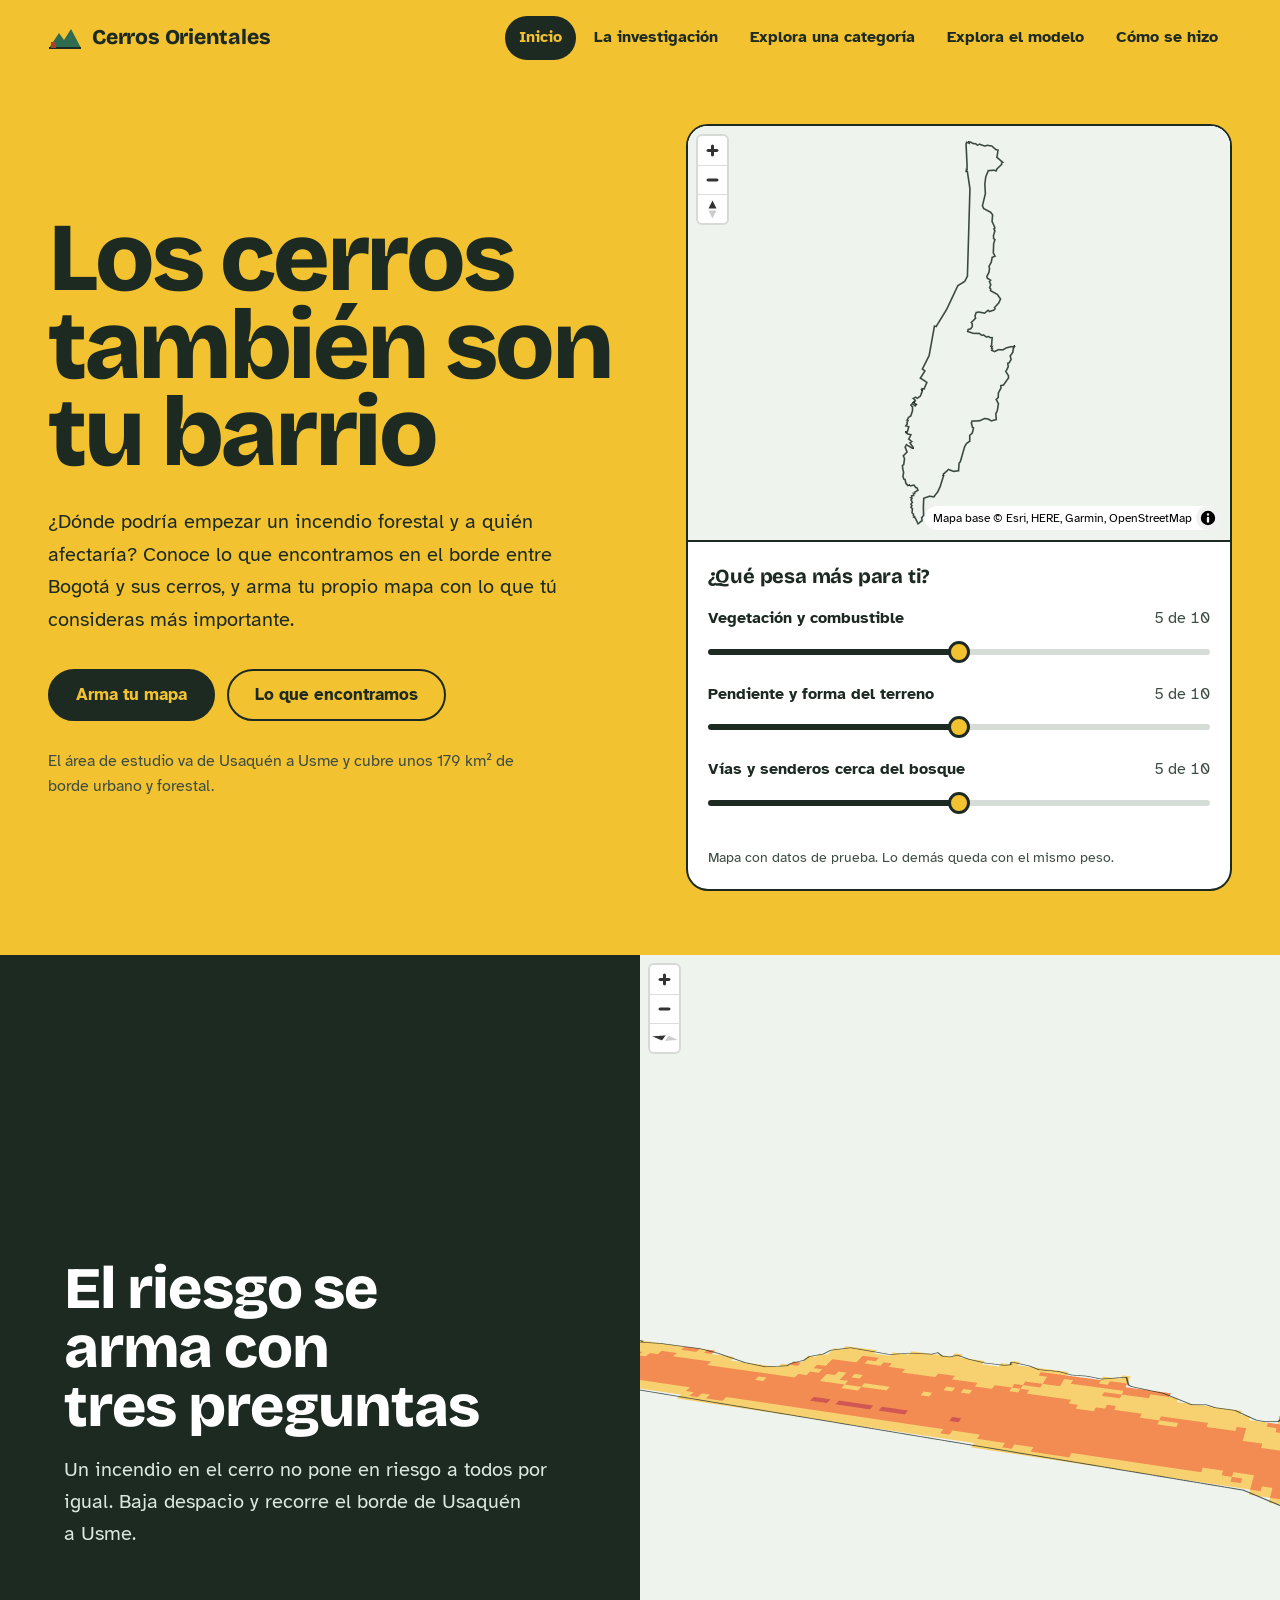
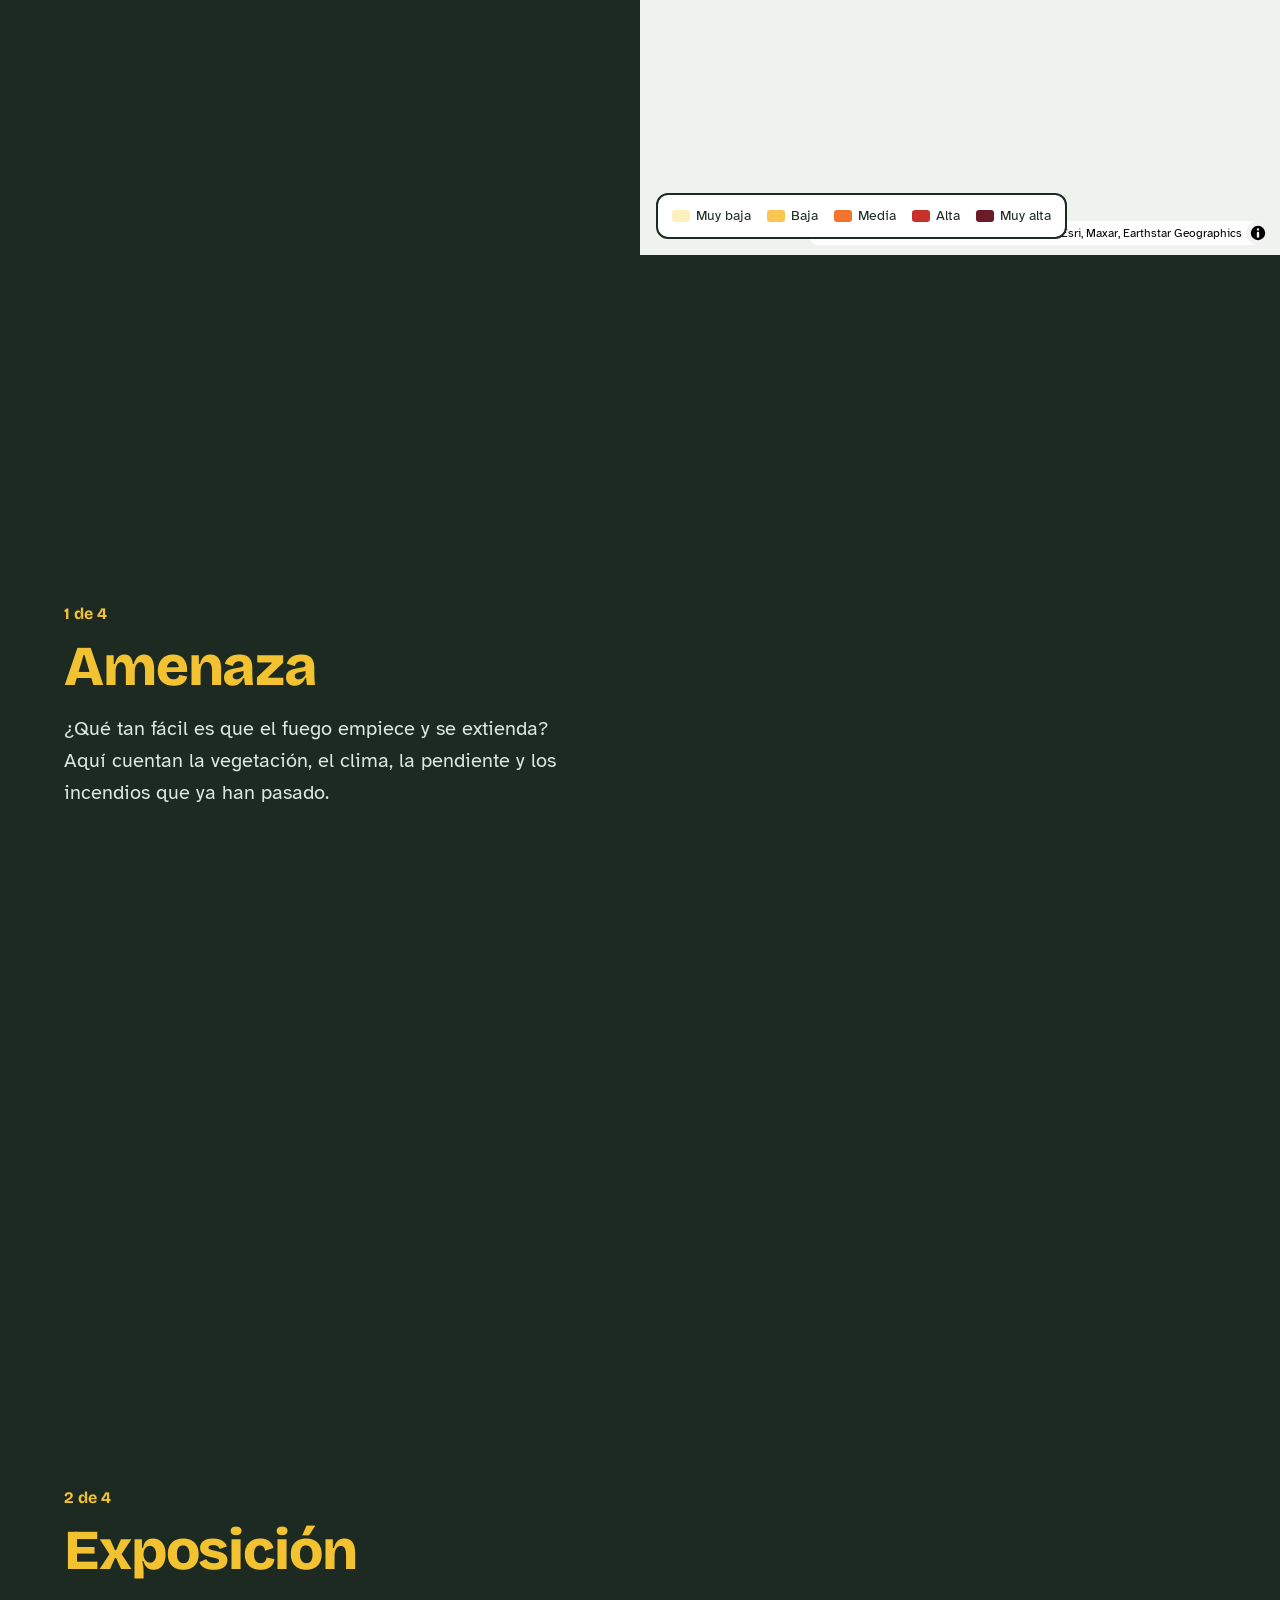
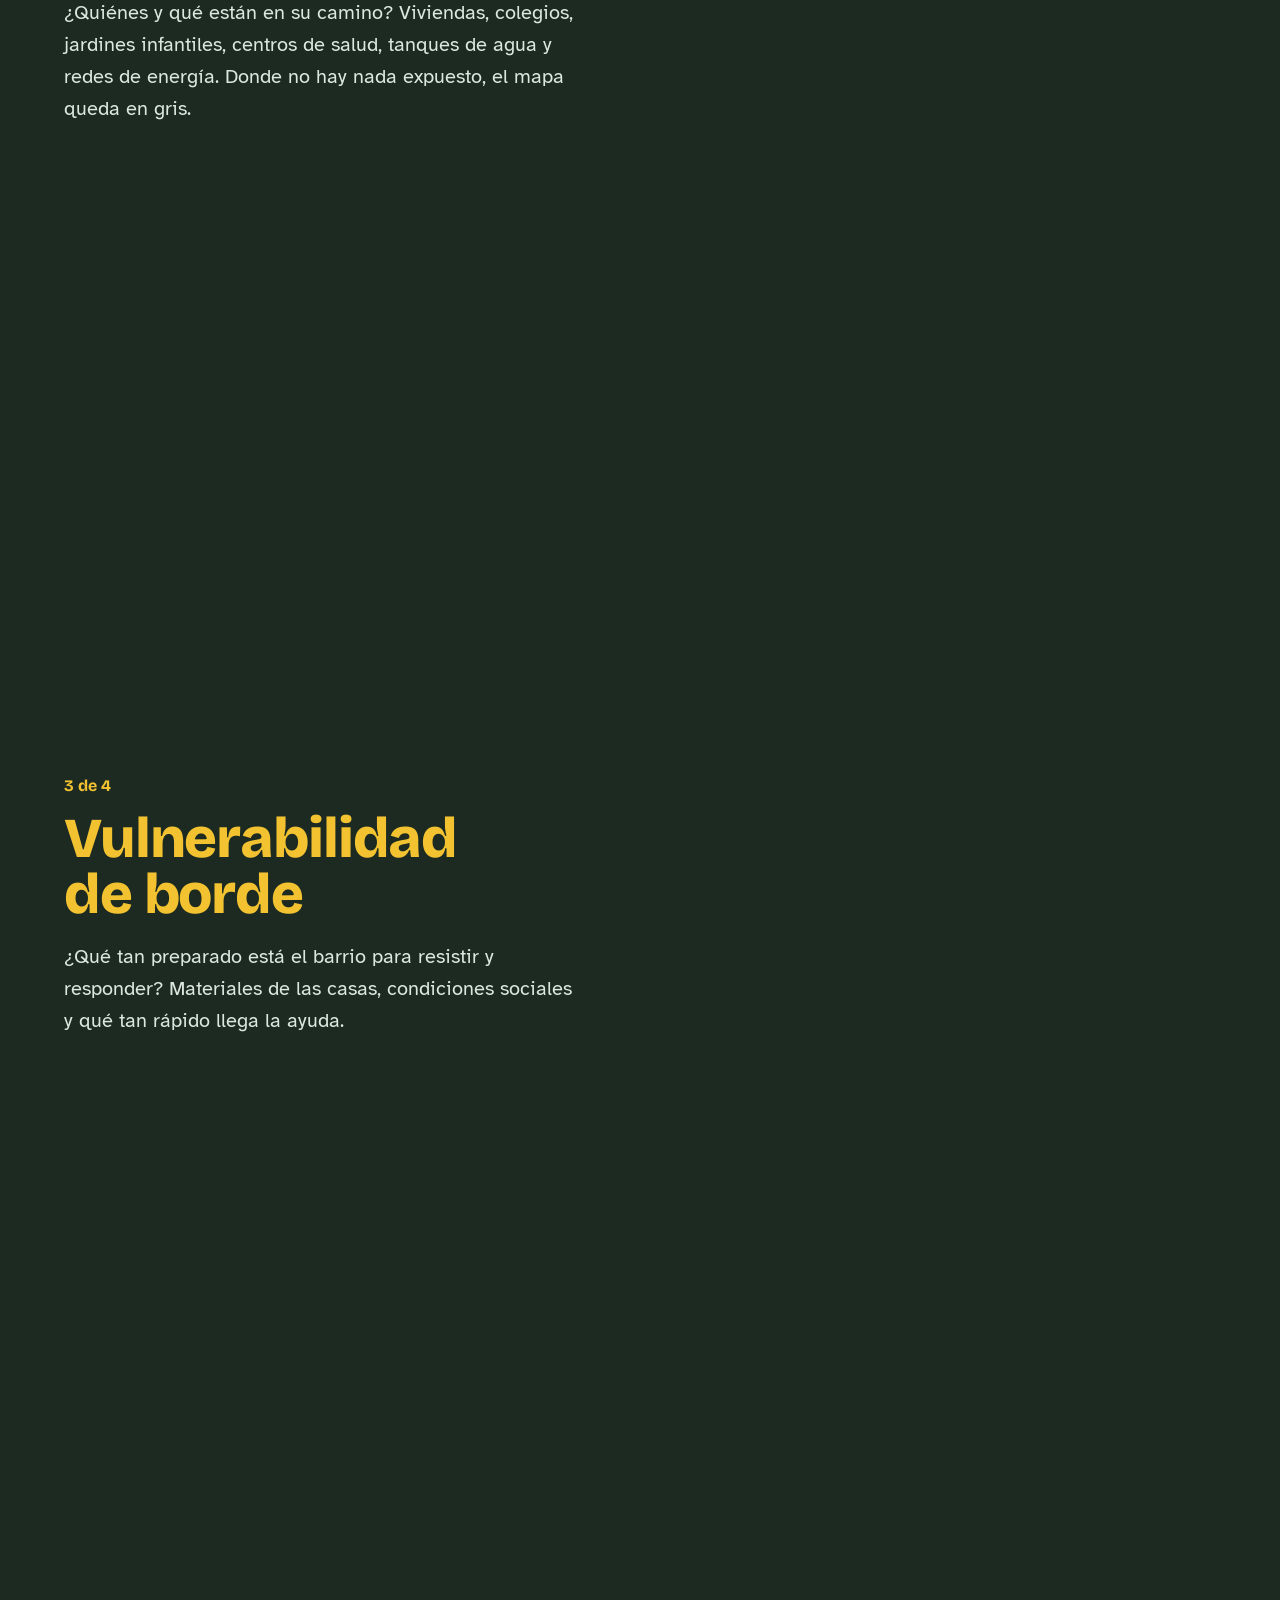
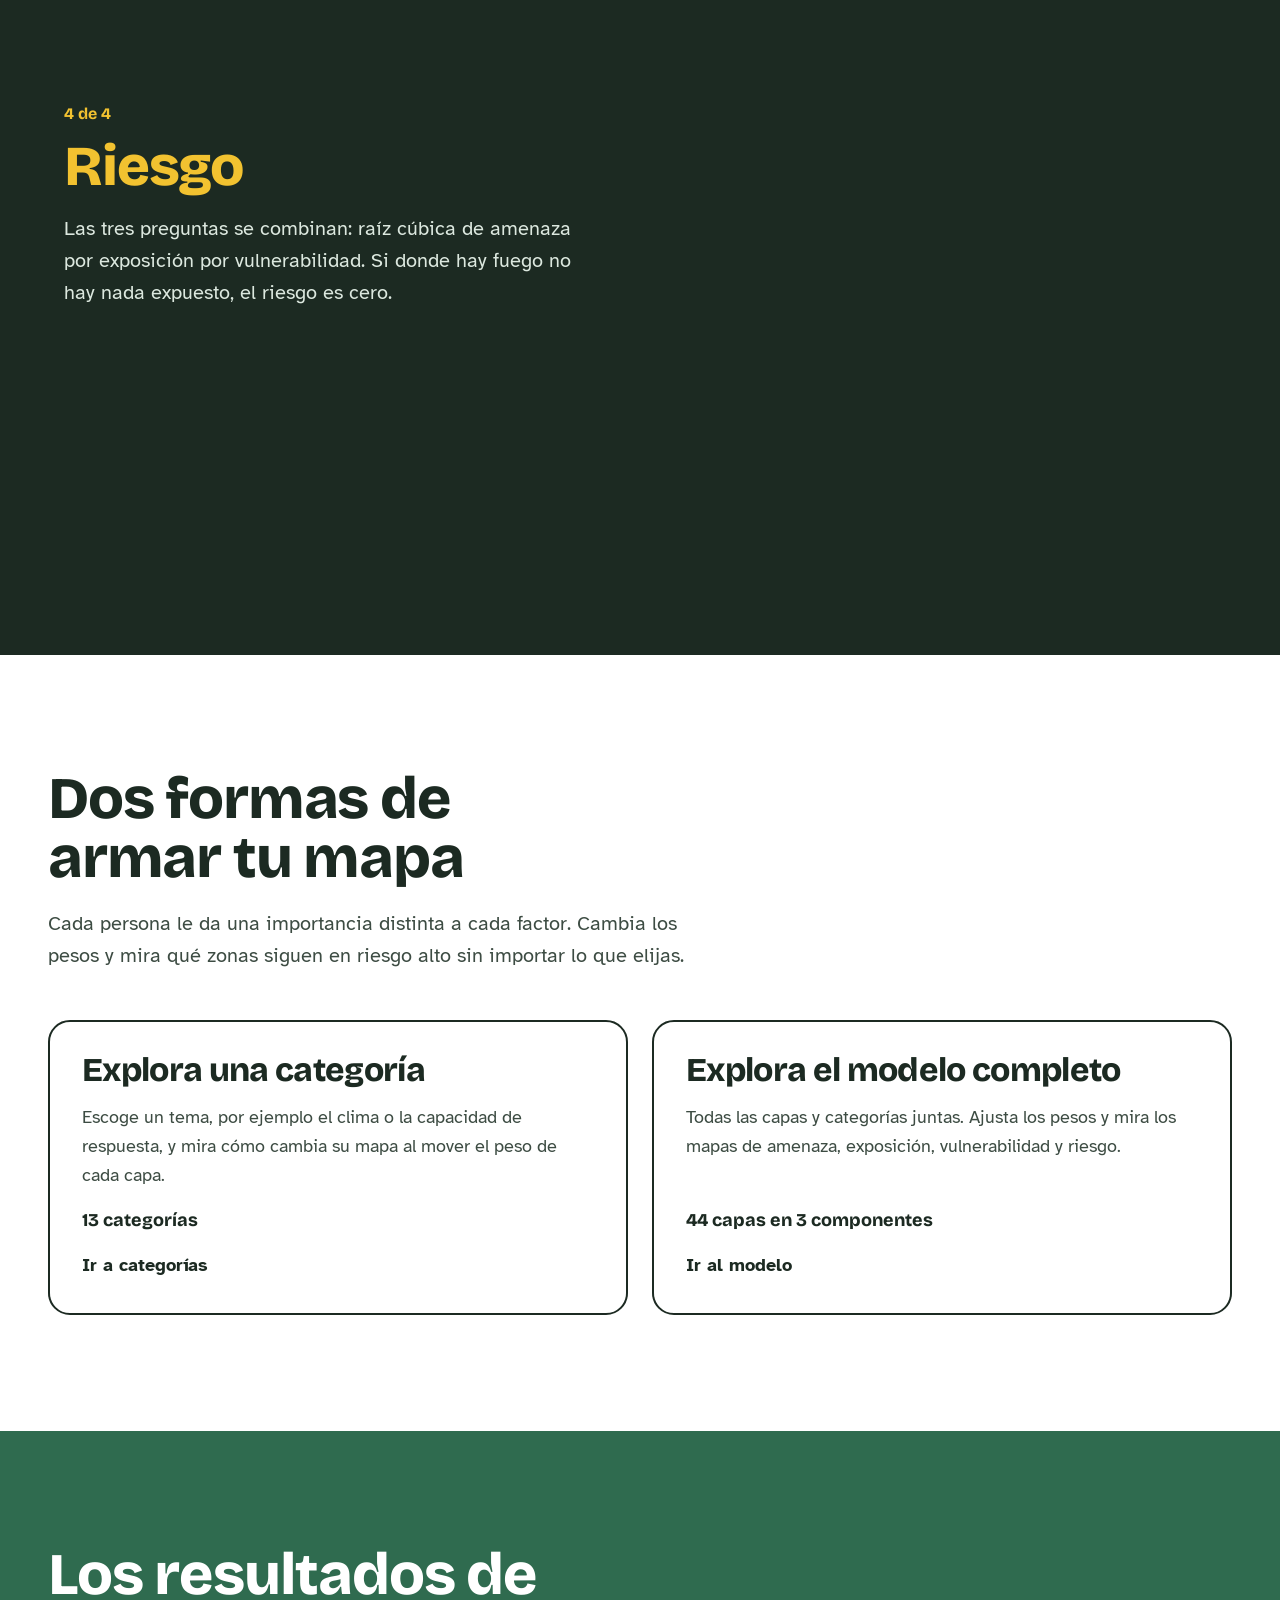
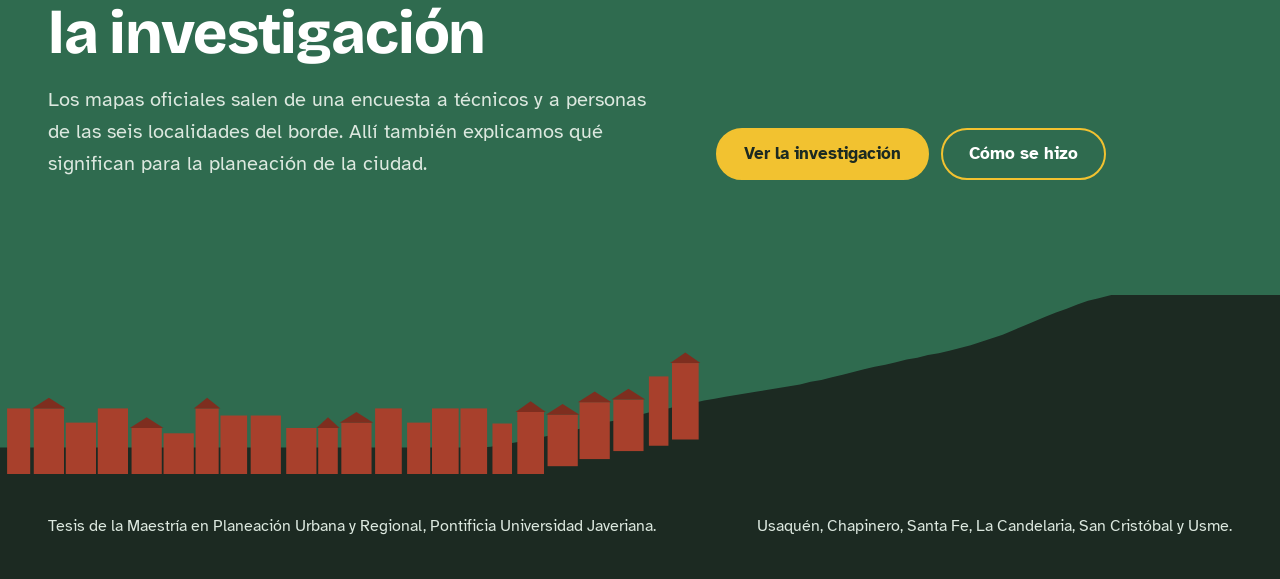
==== commit 4697903d: "La entrada de la portada ya no oculta el contenido Co-Authored-By: Claude Opus 5.5 <noreply@anthropi" ====
--- a/index.html
+++ b/index.html
@@ -12,7 +12,7 @@
 <link rel="stylesheet" href="assets/vendor/lenis/lenis.css">
 <link rel="preload" href="assets/fonts/bricolage-grotesque-latin-wght-normal.woff2" as="font" type="font/woff2" crossorigin>
 <link rel="stylesheet" href="assets/vendor/maplibre/maplibre-gl.css">
-<link rel="stylesheet" href="assets/css/site.css?v=4">
+<link rel="stylesheet" href="assets/css/site.css?v=5">
 </head>
 <body>
 <a class="saltar" href="#contenido">Saltar al contenido</a>
@@ -93,11 +93,11 @@
 <script src="assets/vendor/gsap/gsap.min.js"></script>
 <script src="assets/vendor/gsap/ScrollTrigger.min.js"></script>
 <script src="assets/vendor/lenis/lenis.min.js"></script>
-<script src="assets/js/comun.js?v=4"></script>
+<script src="assets/js/comun.js?v=5"></script>
 <script src="assets/vendor/maplibre/maplibre-gl.js"></script>
-<script src="assets/js/model.js?v=4"></script>
-<script src="assets/js/mapa.js?v=4"></script>
-<script src="assets/js/portada.js?v=4"></script>
-<script src="assets/js/recorrido.js?v=4"></script>
+<script src="assets/js/model.js?v=5"></script>
+<script src="assets/js/mapa.js?v=5"></script>
+<script src="assets/js/portada.js?v=5"></script>
+<script src="assets/js/recorrido.js?v=5"></script>
 </body>
 </html>
--- a/assets/css/site.css
+++ b/assets/css/site.css
@@ -215,7 +215,7 @@
   .entra-2 { animation-delay: .08s; }
   .entra-3 { animation-delay: .16s; }
   .entra-4 { animation-delay: .24s; }
-  @keyframes subir { from { opacity: 0; transform: translateY(18px); } to { opacity: 1; transform: none; } }
+  @keyframes subir { from { transform: translateY(22px); } to { transform: none; } }
 }
 
 /* Mapas 3D */
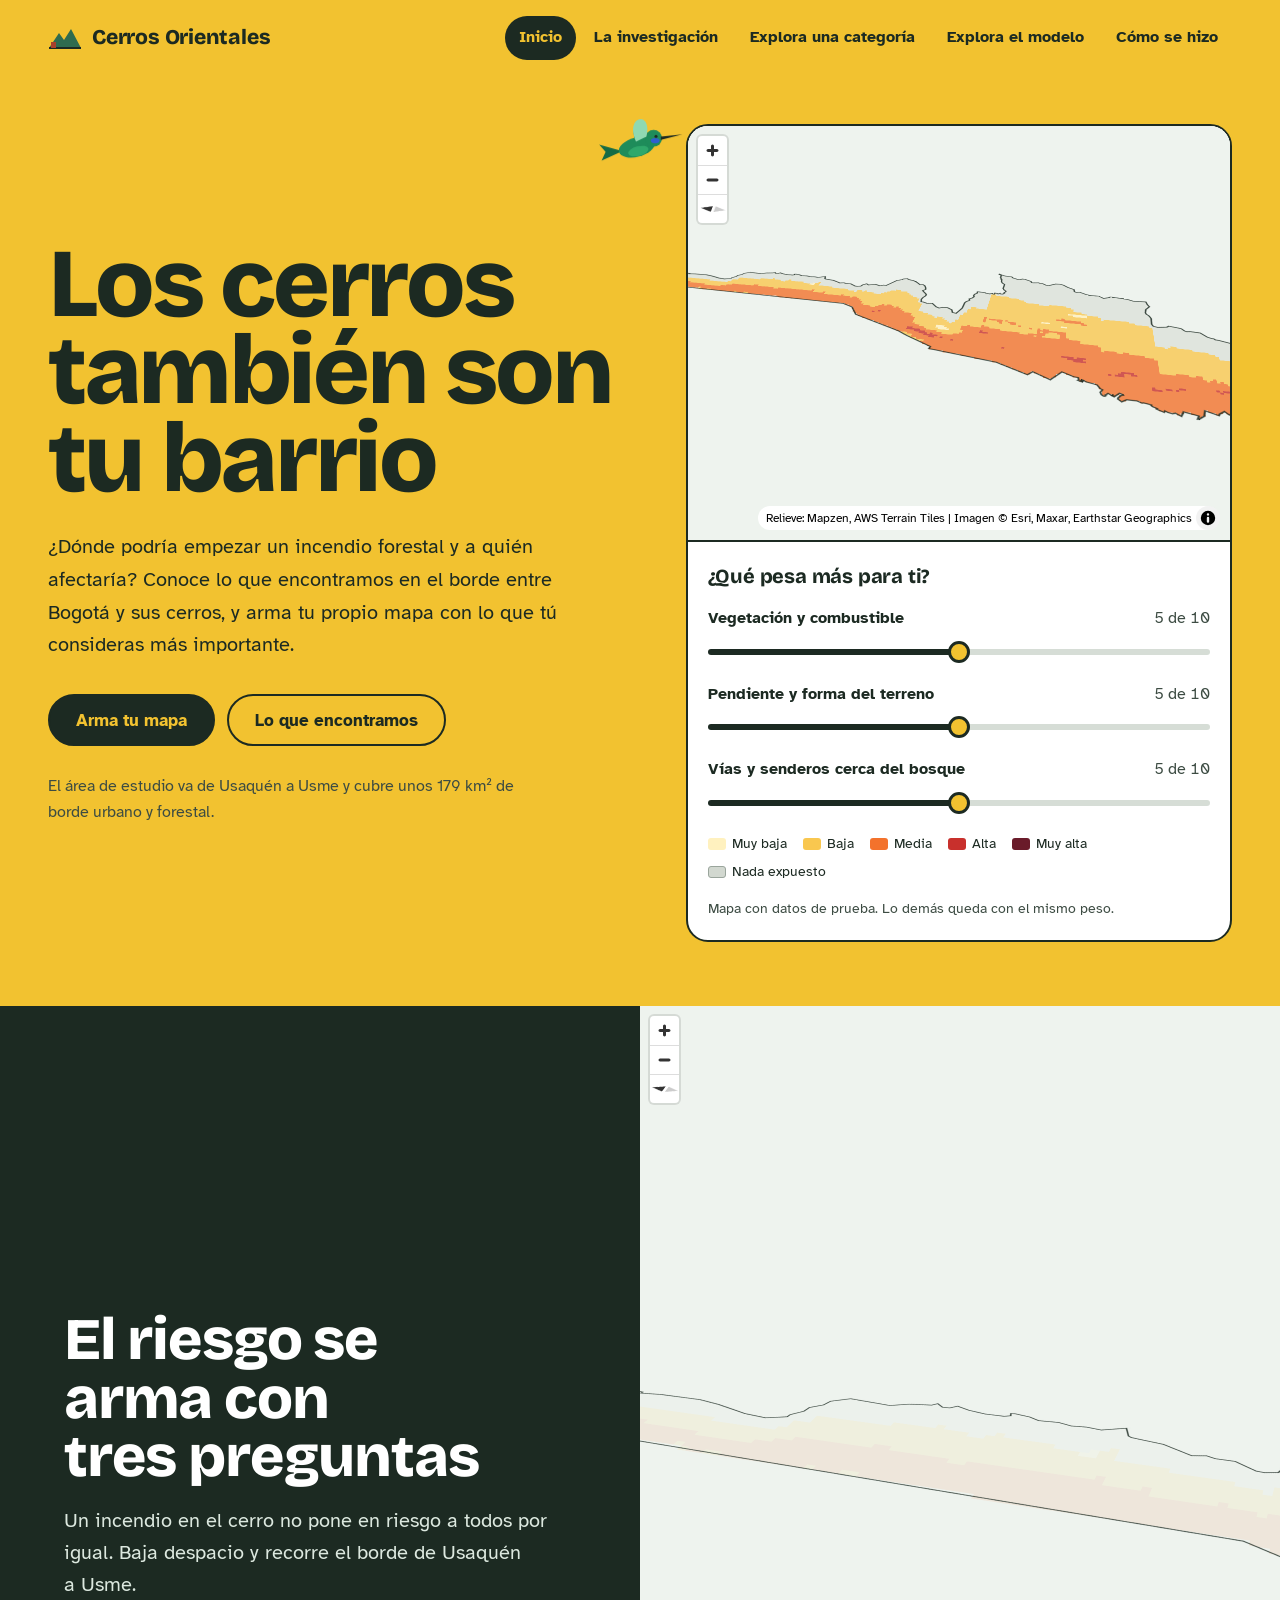
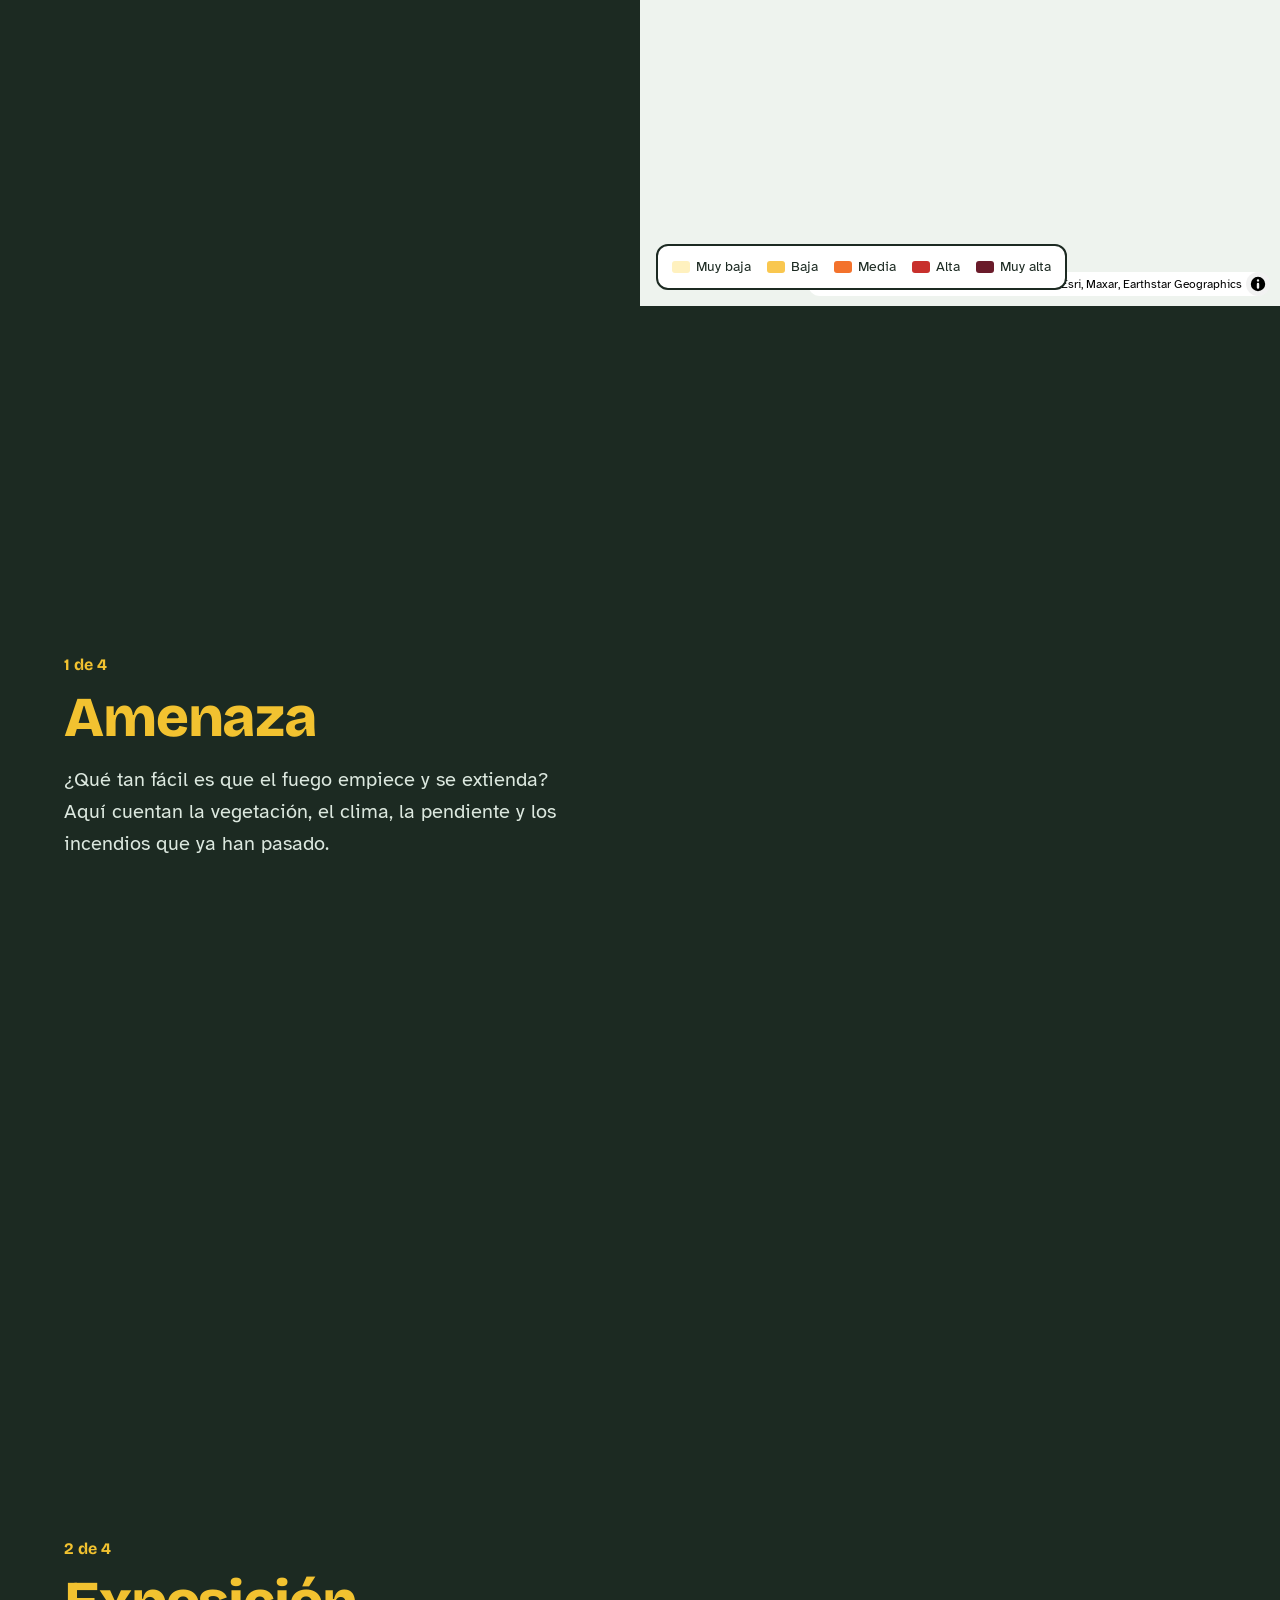
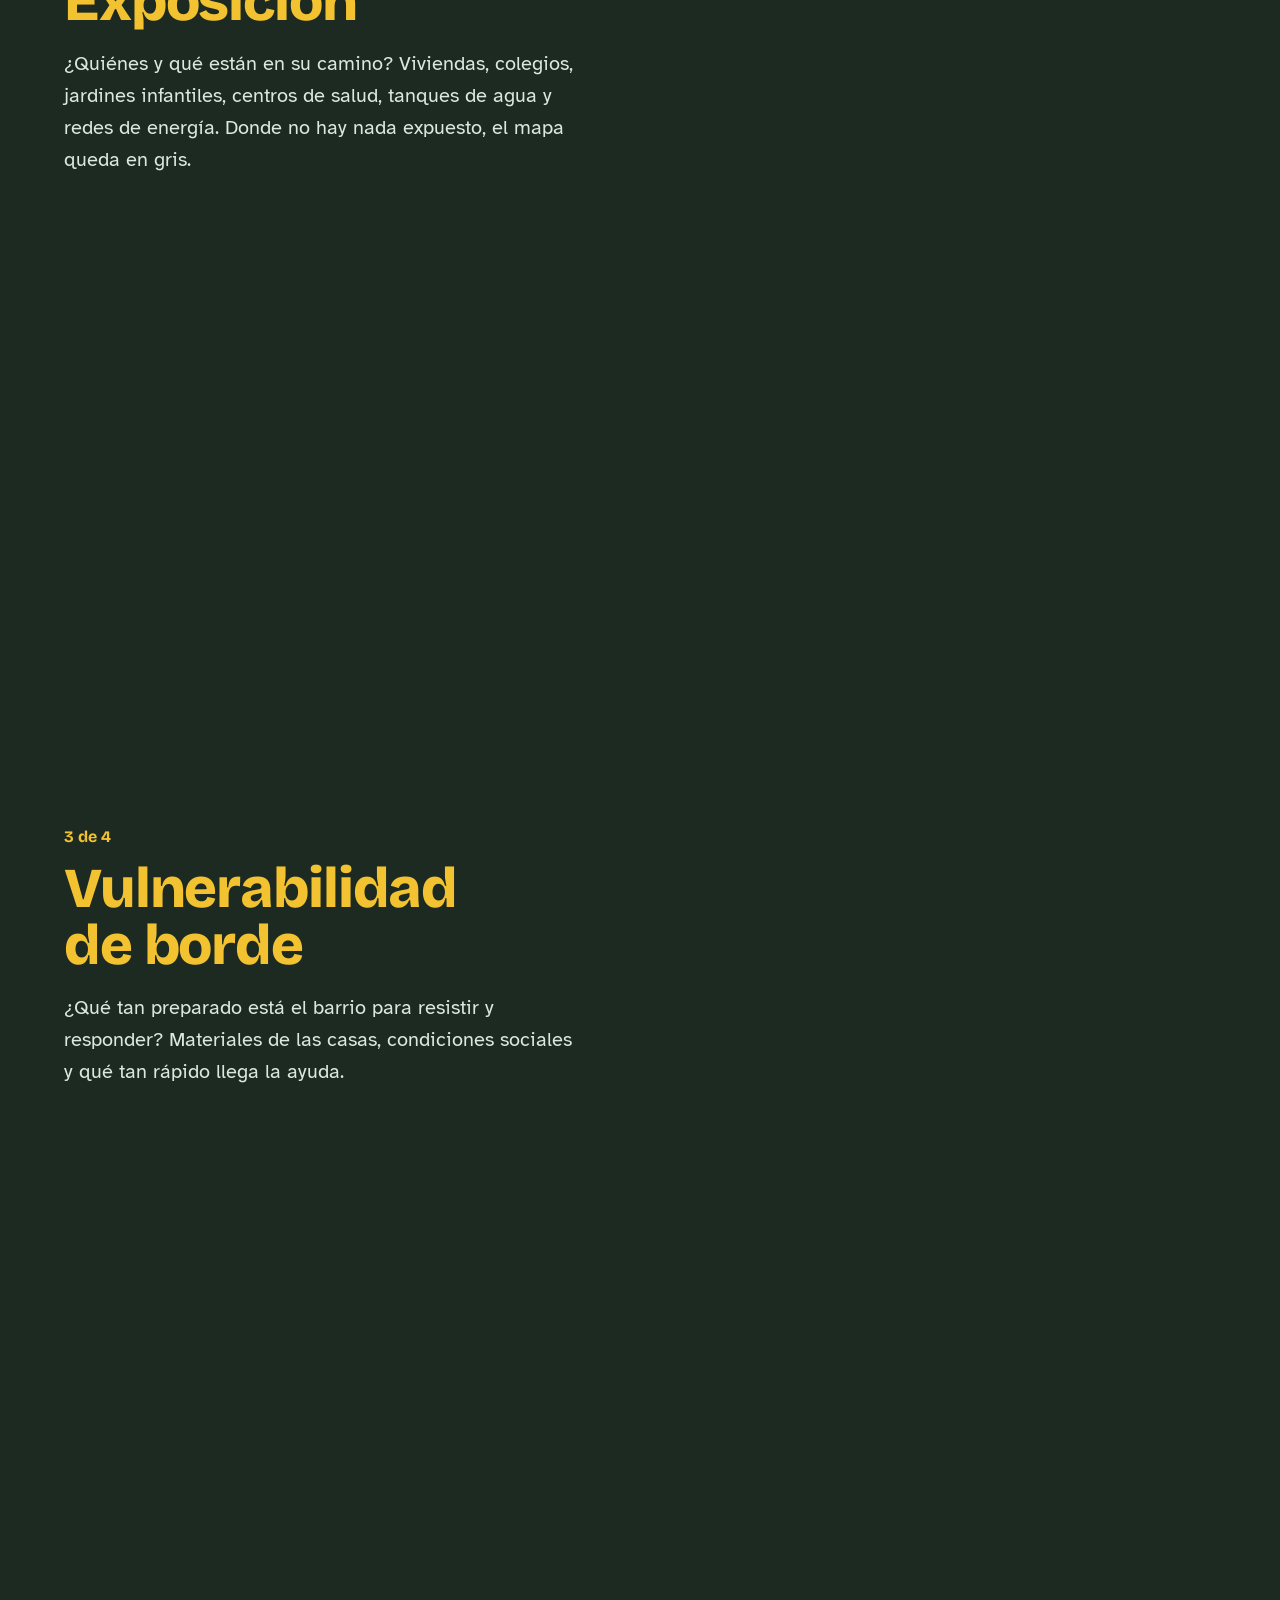
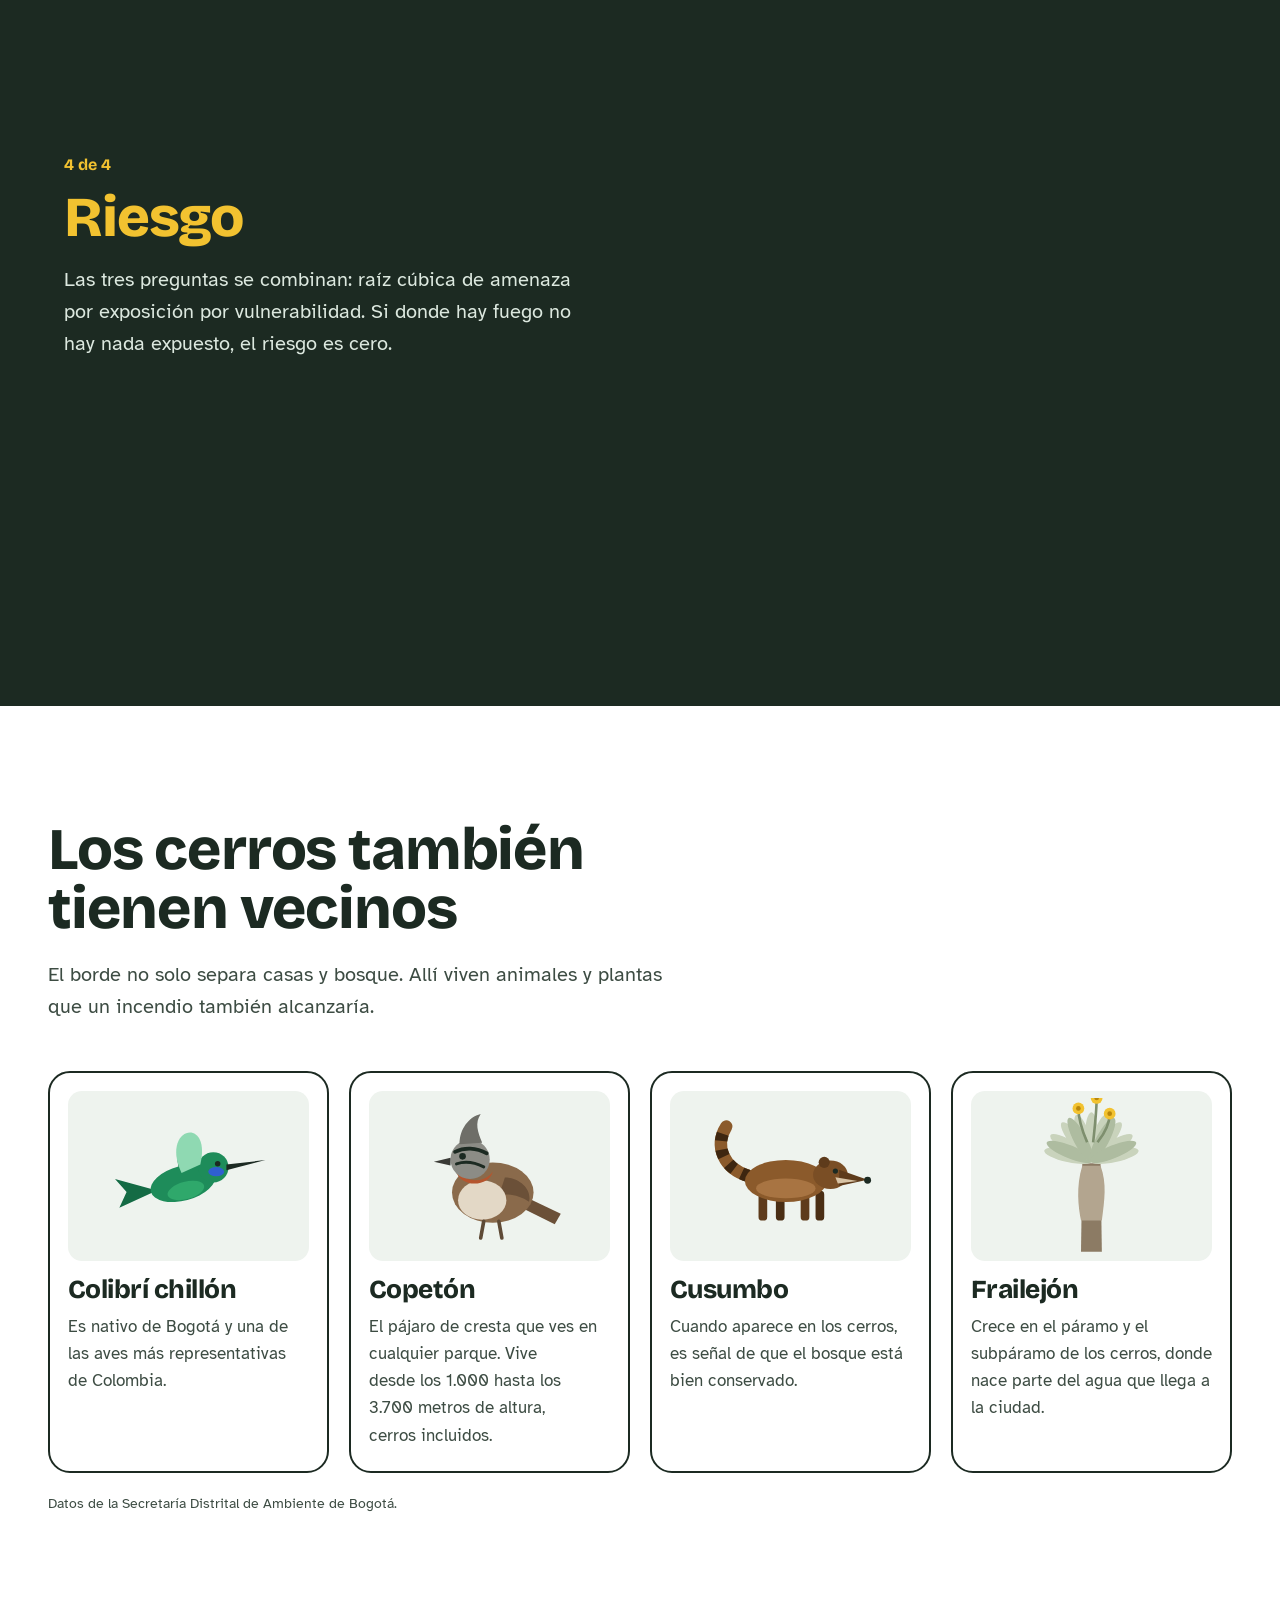
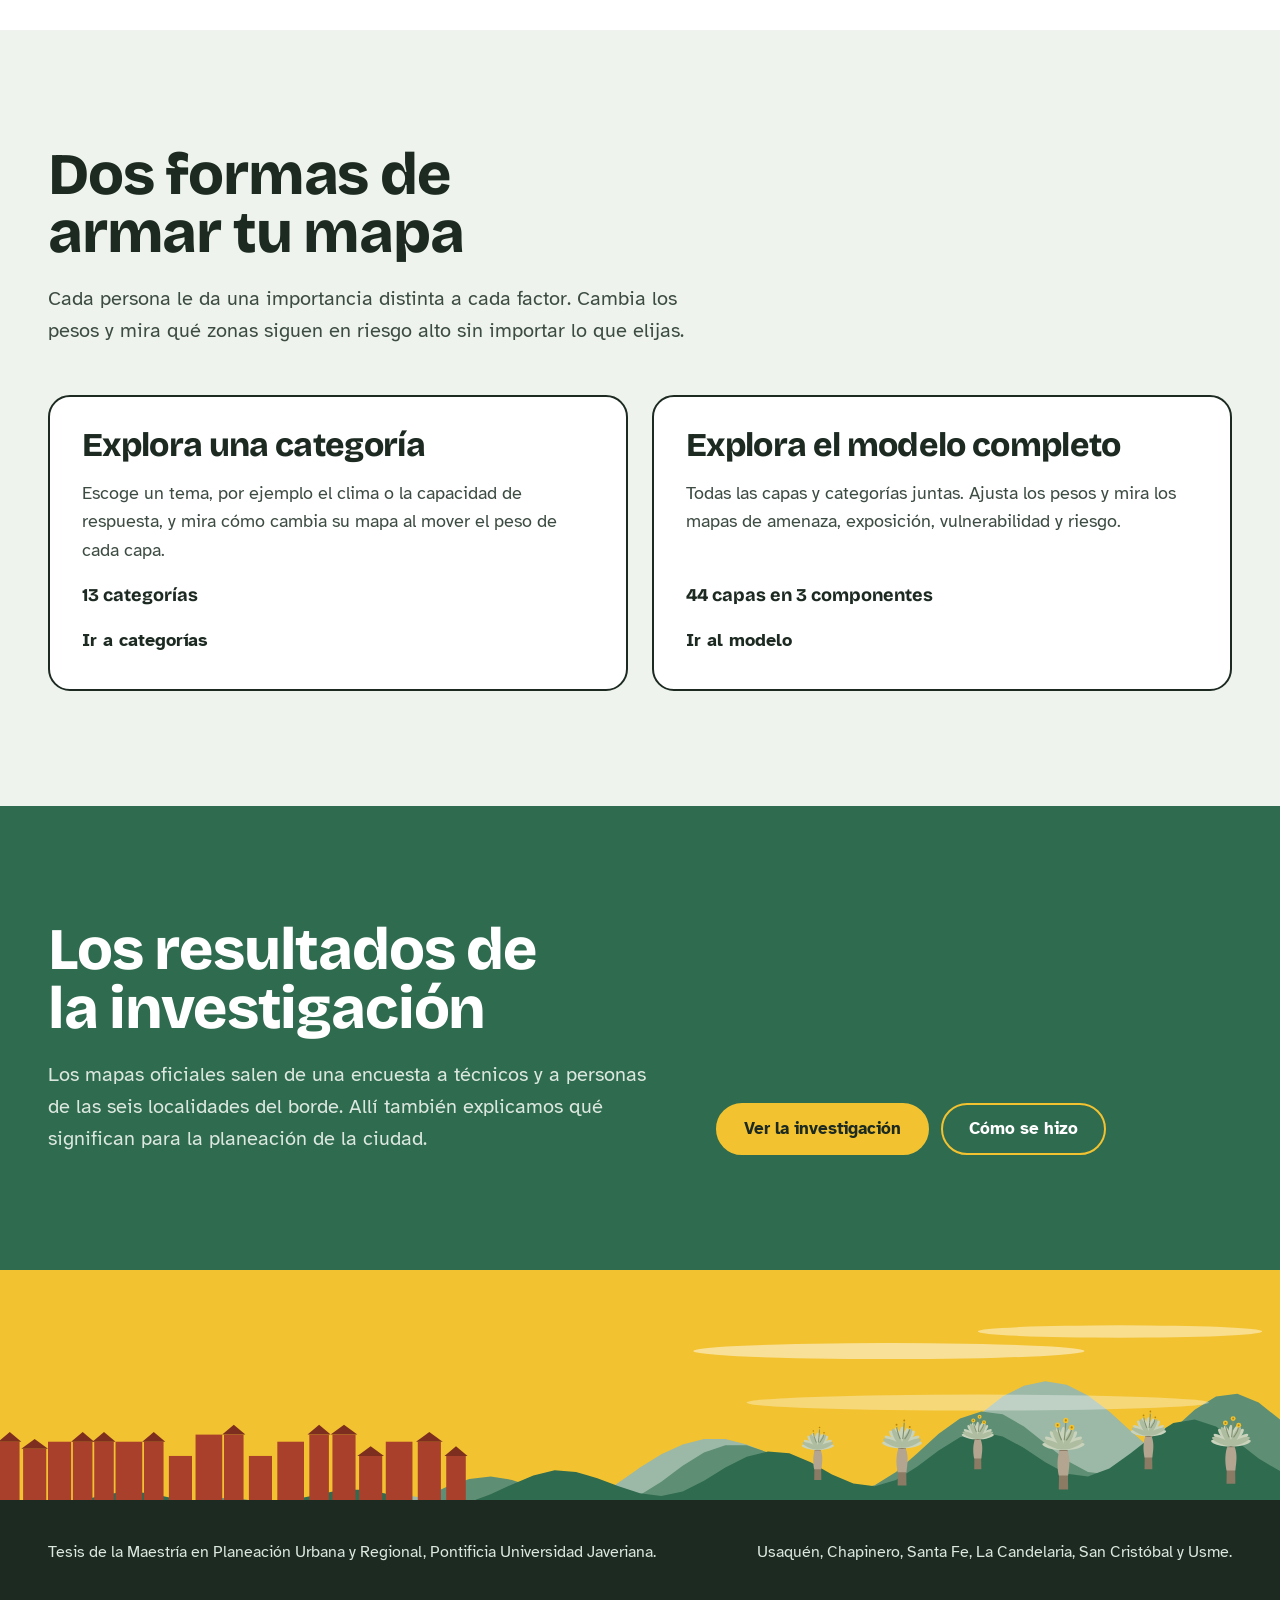
==== commit 9bcd2d25: "Fauna y flora de los cerros: colibrí que sigue el cursor, fichas animadas y paisaje - Colibrí chilló" ====
--- a/index.html
+++ b/index.html
@@ -12,7 +12,7 @@
 <link rel="stylesheet" href="assets/vendor/lenis/lenis.css">
 <link rel="preload" href="assets/fonts/bricolage-grotesque-latin-wght-normal.woff2" as="font" type="font/woff2" crossorigin>
 <link rel="stylesheet" href="assets/vendor/maplibre/maplibre-gl.css">
-<link rel="stylesheet" href="assets/css/site.css?v=5">
+<link rel="stylesheet" href="assets/css/site.css?v=7">
 </head>
 <body>
 <a class="saltar" href="#contenido">Saltar al contenido</a>
@@ -25,6 +25,7 @@
 </header>
 <main id="contenido">
 <section class="portada" aria-labelledby="titulo-portada">
+<div class="colibri-volador" aria-hidden="true"><svg viewBox="0 0 120 80" class="ilu ilu-colibri" ><g class="ala-atras"><path d="M54 38 C46 12 66 2 66 30 Z" fill="#146B45"/></g><path d="M38 50 L12 62 L17 51 L9 42 Z" fill="#146B45"/><ellipse cx="56" cy="45" rx="23" ry="12" transform="rotate(-15 56 45)" fill="#1E8C5A"/><ellipse cx="58" cy="50" rx="13" ry="6" transform="rotate(-15 58 50)" fill="#2FA86B"/><circle cx="77" cy="34" r="10.5" fill="#1E8C5A"/><ellipse cx="79" cy="37" rx="5.5" ry="3.2" fill="#2F5FD0"/><path d="M86 32 L113 29 L86 36 Z" fill="#1C2A22"/><circle cx="80" cy="31.5" r="1.9" fill="#1C2A22"/><g class="ala"><path d="M55 38 C40 6 76 -2 68 32 Z" fill="#8FD9B2"/></g></svg></div>
 <div class="envoltura">
 <div>
 <h1 id="titulo-portada" class="entra">Los cerros también son tu barrio</h1>
@@ -63,7 +64,21 @@
 </div>
 </section>
 
-<section class="seccion" aria-labelledby="titulo-explora">
+<section class="seccion vecinos" aria-labelledby="titulo-vecinos">
+<div class="envoltura">
+<h2 id="titulo-vecinos">Los cerros también tienen vecinos</h2>
+<p class="bajada">El borde no solo separa casas y bosque. Allí viven animales y plantas que un incendio también alcanzaría.</p>
+<ul class="fichas">
+<li class="ficha"><div class="ficha-ilu"><svg viewBox="0 0 120 80" class="ilu ilu-colibri" role="img" aria-label="Ilustración de un colibrí chillón"><g class="ala-atras"><path d="M54 38 C46 12 66 2 66 30 Z" fill="#146B45"/></g><path d="M38 50 L12 62 L17 51 L9 42 Z" fill="#146B45"/><ellipse cx="56" cy="45" rx="23" ry="12" transform="rotate(-15 56 45)" fill="#1E8C5A"/><ellipse cx="58" cy="50" rx="13" ry="6" transform="rotate(-15 58 50)" fill="#2FA86B"/><circle cx="77" cy="34" r="10.5" fill="#1E8C5A"/><ellipse cx="79" cy="37" rx="5.5" ry="3.2" fill="#2F5FD0"/><path d="M86 32 L113 29 L86 36 Z" fill="#1C2A22"/><circle cx="80" cy="31.5" r="1.9" fill="#1C2A22"/><g class="ala"><path d="M55 38 C40 6 76 -2 68 32 Z" fill="#8FD9B2"/></g></svg></div><h3>Colibrí chillón</h3><p>Es nativo de Bogotá y una de las aves más representativas de Colombia.</p></li>
+<li class="ficha"><div class="ficha-ilu"><svg viewBox="0 0 100 90" class="ilu ilu-copeton" role="img" aria-label="Ilustración de un copetón"><g class="cuerpo-copeton"><path d="M72 58 L97 70 L93 77 L69 65 Z" fill="#6B5038"/><ellipse cx="52" cy="56" rx="27" ry="20" fill="#8A6A4B"/><path d="M60 46 C70 46 78 54 76 62 C70 58 62 56 56 58 Z" fill="#6B5038"/><ellipse cx="45" cy="61" rx="16" ry="13" fill="#E3D8C6"/><path d="M27 40 C33 50 47 50 52 42 C50 52 30 54 27 40 Z" fill="#B5552E"/><g class="cabeza-copeton"><circle cx="37" cy="34" r="13" fill="#8C8C86"/><path d="M30 24 C30 14 36 6 44 4 C40 10 42 16 45 23 Z" fill="#6E6E68"/><path d="M27 29 C33 26 41 26 48 30" stroke="#1C2A22" stroke-width="2.4" fill="none" stroke-linecap="round"/><path d="M28 37 C34 35 40 36 46 39" stroke="#1C2A22" stroke-width="2" fill="none" stroke-linecap="round"/><path d="M24 33 L13 35.5 L24 38 Z" fill="#3A3A36"/><circle cx="32" cy="32" r="2.2" fill="#1C2A22"/></g></g><path d="M46 75 L44 86 M56 75 L58 86" stroke="#5E4A36" stroke-width="2.4" stroke-linecap="round"/></svg></div><h3>Copetón</h3><p>El pájaro de cresta que ves en cualquier parque. Vive desde los 1.000 hasta los 3.700 metros de altura, cerros incluidos.</p></li>
+<li class="ficha"><div class="ficha-ilu"><svg viewBox="0 0 140 92" class="ilu ilu-cusumbo" role="img" aria-label="Ilustración de un cusumbo"><g class="cola"><path d="M36 46 C16 40 8 22 18 6" stroke="#8B5A2B" stroke-width="10" fill="none" stroke-linecap="round"/><path d="M36 46 C16 40 8 22 18 6" stroke="#3E2610" stroke-width="10" fill="none" stroke-dasharray="6 7" stroke-linecap="butt"/></g><g class="patas"><rect x="44" y="58" width="7" height="24" rx="3" fill="#5E3B1B"/><rect x="58" y="60" width="7" height="22" rx="3" fill="#4A2E14"/><rect x="78" y="60" width="7" height="22" rx="3" fill="#5E3B1B"/><rect x="90" y="58" width="7" height="24" rx="3" fill="#4A2E14"/></g><ellipse cx="66" cy="50" rx="33" ry="17" fill="#8B5A2B"/><ellipse cx="66" cy="56" rx="24" ry="8" fill="#A87442"/><ellipse cx="102" cy="45" rx="14" ry="11.5" fill="#7A4E25"/><circle cx="97" cy="35" r="4.5" fill="#5E3B1B"/><path d="M109 41 L132 49 L109 54 Z" fill="#5E3B1B"/><path d="M106 47 L124 50 L108 52 Z" fill="#D8C3A5"/><circle cx="132" cy="49.5" r="2.8" fill="#1C2A22"/><circle cx="106" cy="42" r="2.1" fill="#1C2A22"/></svg></div><h3>Cusumbo</h3><p>Cuando aparece en los cerros, es señal de que el bosque está bien conservado.</p></li>
+<li class="ficha"><div class="ficha-ilu"><svg viewBox="0 0 80 120" class="ilu ilu-frailejon" role="img" aria-label="Ilustración de un frailejón"><g class="tallo"><path d="M33 50 L32 118 L48 118 L47 50 Z" fill="#8C7B64"/><path d="M33 52 C28 68 30 84 32 94 L48 94 C50 78 52 66 47 52 Z" fill="#B3A58F"/><ellipse cx="22.4" cy="44.3" rx="5" ry="19" transform="rotate(-78 22.4 44.3)" fill="#C9D3BC"/><ellipse cx="24.7" cy="38.5" rx="5" ry="19" transform="rotate(-58 24.7 38.5)" fill="#C9D3BC"/><ellipse cx="28.9" cy="33.8" rx="5" ry="19" transform="rotate(-38 28.9 33.8)" fill="#C9D3BC"/><ellipse cx="34.4" cy="30.9" rx="5" ry="19" transform="rotate(-18 34.4 30.9)" fill="#C9D3BC"/><ellipse cx="40.0" cy="30.0" rx="5" ry="19" transform="rotate(0 40.0 30.0)" fill="#C9D3BC"/><ellipse cx="45.6" cy="30.9" rx="5" ry="19" transform="rotate(18 45.6 30.9)" fill="#C9D3BC"/><ellipse cx="51.1" cy="33.8" rx="5" ry="19" transform="rotate(38 51.1 33.8)" fill="#C9D3BC"/><ellipse cx="55.3" cy="38.5" rx="5" ry="19" transform="rotate(58 55.3 38.5)" fill="#C9D3BC"/><ellipse cx="57.6" cy="44.3" rx="5" ry="19" transform="rotate(78 57.6 44.3)" fill="#C9D3BC"/><ellipse cx="23.3" cy="41.3" rx="5" ry="19" transform="rotate(-68 23.3 41.3)" fill="#AEBCA0"/><ellipse cx="31.5" cy="32.1" rx="5" ry="19" transform="rotate(-28 31.5 32.1)" fill="#AEBCA0"/><ellipse cx="48.5" cy="32.1" rx="5" ry="19" transform="rotate(28 48.5 32.1)" fill="#AEBCA0"/><ellipse cx="56.7" cy="41.3" rx="5" ry="19" transform="rotate(68 56.7 41.3)" fill="#AEBCA0"/><path d="M36.7 34 Q30 18 30 8" stroke="#7E8F6E" stroke-width="2" fill="none"/><circle cx="30" cy="8" r="4.5" fill="#F2C230"/><circle cx="30" cy="8" r="1.8" fill="#B8860B"/><path d="M41.3 34 Q44 10 44 0" stroke="#7E8F6E" stroke-width="2" fill="none"/><circle cx="44" cy="0" r="4.5" fill="#F2C230"/><circle cx="44" cy="0" r="1.8" fill="#B8860B"/><path d="M44.7 34 Q54 22 54 12" stroke="#7E8F6E" stroke-width="2" fill="none"/><circle cx="54" cy="12" r="4.5" fill="#F2C230"/><circle cx="54" cy="12" r="1.8" fill="#B8860B"/></g></svg></div><h3>Frailejón</h3><p>Crece en el páramo y el subpáramo de los cerros, donde nace parte del agua que llega a la ciudad.</p></li>
+</ul>
+<p class="nota fuente">Datos de la Secretaría Distrital de Ambiente de Bogotá.</p>
+</div>
+</section>
+
+<section class="seccion fondo-niebla" aria-labelledby="titulo-explora">
 <div class="envoltura">
 <h2 id="titulo-explora">Dos formas de armar tu mapa</h2>
 <p class="bajada">Cada persona le da una importancia distinta a cada factor. Cambia los pesos y mira qué zonas siguen en riesgo alto sin importar lo que elijas.</p>
@@ -84,7 +99,7 @@
 </div>
 </section>
 </main>
-<svg viewBox="0 0 1440 300" preserveAspectRatio="xMidYMax slice" class="silueta" aria-hidden="true"><path d="M0 300 L0 270 L12 270 L24 270 L36 270 L48 270 L60 270 L72 270 L84 270 L96 270 L108 270 L120 270 L132 270 L144 270 L156 270 L168 270 L180 270 L192 270 L204 270 L216 270 L228 270 L240 270 L252 270 L264 270 L276 270 L288 270 L300 270 L312 270 L324 270 L336 270 L348 270 L360 270 L372 270 L384 270 L396 270 L408 270 L420 270 L432 270 L444 270 L456 270 L468 270 L480 270 L492 270 L504 270 L516 270 L528 270 L540 270 L552 269 L564 267 L576 265 L588 263 L600 260 L612 258 L624 255 L636 252 L648 250 L660 247 L672 244 L684 241 L696 239 L708 236 L720 233 L732 230 L744 228 L756 225 L768 222 L780 220 L792 217 L804 215 L816 213 L828 211 L840 209 L852 207 L864 205 L876 203 L888 201 L900 199 L912 196 L924 194 L936 191 L948 188 L960 185 L972 182 L984 179 L996 177 L1008 174 L1020 171 L1032 169 L1044 166 L1056 164 L1068 161 L1080 158 L1092 155 L1104 151 L1116 147 L1128 143 L1140 138 L1152 133 L1164 128 L1176 123 L1188 118 L1200 114 L1212 109 L1224 105 L1236 102 L1248 99 L1260 96 L1272 94 L1284 92 L1296 91 L1308 89 L1320 87 L1332 86 L1344 83 L1356 81 L1368 78 L1380 75 L1392 72 L1404 69 L1416 66 L1428 63 L1440 61 L1440 300 Z" fill="#2F6B4F"></path><rect x="8" y="226" width="26" height="86" fill="#A8402C"></rect><rect x="38" y="226" width="34" height="86" fill="#A8402C"></rect><path d="M36 226 L55 214 L74 226 Z" fill="#7E2E1F"></path><rect x="74" y="242" width="34" height="70" fill="#A8402C"></rect><rect x="110" y="226" width="34" height="86" fill="#A8402C"></rect><rect x="148" y="248" width="34" height="64" fill="#A8402C"></rect><path d="M146 248 L165 236 L184 248 Z" fill="#7E2E1F"></path><rect x="184" y="254" width="34" height="58" fill="#A8402C"></rect><rect x="220" y="226" width="26" height="86" fill="#A8402C"></rect><path d="M218 226 L233 214 L248 226 Z" fill="#7E2E1F"></path><rect x="248" y="234" width="30" height="78" fill="#A8402C"></rect><rect x="282" y="234" width="34" height="78" fill="#A8402C"></rect><rect x="322" y="248" width="34" height="64" fill="#A8402C"></rect><rect x="358" y="248" width="22" height="64" fill="#A8402C"></rect><path d="M356 248 L369 236 L382 248 Z" fill="#7E2E1F"></path><rect x="384" y="242" width="34" height="70" fill="#A8402C"></rect><path d="M382 242 L401 230 L420 242 Z" fill="#7E2E1F"></path><rect x="422" y="226" width="30" height="86" fill="#A8402C"></rect><rect x="458" y="242" width="26" height="70" fill="#A8402C"></rect><rect x="486" y="226" width="30" height="86" fill="#A8402C"></rect><rect x="518" y="226" width="30" height="86" fill="#A8402C"></rect><rect x="554" y="243" width="22" height="64" fill="#A8402C"></rect><rect x="582" y="230" width="30" height="70" fill="#A8402C"></rect><path d="M580 230 L597 218 L614 230 Z" fill="#7E2E1F"></path><rect x="616" y="233" width="34" height="58" fill="#A8402C"></rect><path d="M614 233 L633 221 L652 233 Z" fill="#7E2E1F"></path><rect x="652" y="219" width="34" height="64" fill="#A8402C"></rect><path d="M650 219 L669 207 L688 219 Z" fill="#7E2E1F"></path><rect x="690" y="216" width="34" height="58" fill="#A8402C"></rect><path d="M688 216 L707 204 L726 216 Z" fill="#7E2E1F"></path><rect x="730" y="190" width="22" height="78" fill="#A8402C"></rect><rect x="756" y="175" width="30" height="86" fill="#A8402C"></rect><path d="M754 175 L771 163 L788 175 Z" fill="#7E2E1F"></path></svg><footer class="pie">
+<svg viewBox="0 0 1440 260" preserveAspectRatio="xMidYMax slice" class="paisaje" aria-hidden="true"><defs><g id="fr"><path d="M33 50 L32 118 L48 118 L47 50 Z" fill="#8C7B64"/><path d="M33 52 C28 68 30 84 32 94 L48 94 C50 78 52 66 47 52 Z" fill="#B3A58F"/><ellipse cx="22.4" cy="44.3" rx="5" ry="19" transform="rotate(-78 22.4 44.3)" fill="#C9D3BC"/><ellipse cx="24.7" cy="38.5" rx="5" ry="19" transform="rotate(-58 24.7 38.5)" fill="#C9D3BC"/><ellipse cx="28.9" cy="33.8" rx="5" ry="19" transform="rotate(-38 28.9 33.8)" fill="#C9D3BC"/><ellipse cx="34.4" cy="30.9" rx="5" ry="19" transform="rotate(-18 34.4 30.9)" fill="#C9D3BC"/><ellipse cx="40.0" cy="30.0" rx="5" ry="19" transform="rotate(0 40.0 30.0)" fill="#C9D3BC"/><ellipse cx="45.6" cy="30.9" rx="5" ry="19" transform="rotate(18 45.6 30.9)" fill="#C9D3BC"/><ellipse cx="51.1" cy="33.8" rx="5" ry="19" transform="rotate(38 51.1 33.8)" fill="#C9D3BC"/><ellipse cx="55.3" cy="38.5" rx="5" ry="19" transform="rotate(58 55.3 38.5)" fill="#C9D3BC"/><ellipse cx="57.6" cy="44.3" rx="5" ry="19" transform="rotate(78 57.6 44.3)" fill="#C9D3BC"/><ellipse cx="23.3" cy="41.3" rx="5" ry="19" transform="rotate(-68 23.3 41.3)" fill="#AEBCA0"/><ellipse cx="31.5" cy="32.1" rx="5" ry="19" transform="rotate(-28 31.5 32.1)" fill="#AEBCA0"/><ellipse cx="48.5" cy="32.1" rx="5" ry="19" transform="rotate(28 48.5 32.1)" fill="#AEBCA0"/><ellipse cx="56.7" cy="41.3" rx="5" ry="19" transform="rotate(68 56.7 41.3)" fill="#AEBCA0"/><path d="M36.7 34 Q30 18 30 8" stroke="#7E8F6E" stroke-width="2" fill="none"/><circle cx="30" cy="8" r="4.5" fill="#F2C230"/><circle cx="30" cy="8" r="1.8" fill="#B8860B"/><path d="M41.3 34 Q44 10 44 0" stroke="#7E8F6E" stroke-width="2" fill="none"/><circle cx="44" cy="0" r="4.5" fill="#F2C230"/><circle cx="44" cy="0" r="1.8" fill="#B8860B"/><path d="M44.7 34 Q54 22 54 12" stroke="#7E8F6E" stroke-width="2" fill="none"/><circle cx="54" cy="12" r="4.5" fill="#F2C230"/><circle cx="54" cy="12" r="1.8" fill="#B8860B"/></g></defs><rect width="1440" height="260" fill="#F2C230"/><g class="niebla niebla-1"><ellipse cx="1000" cy="92" rx="220" ry="9" fill="#FFFFFF" opacity=".5"/><ellipse cx="1260" cy="70" rx="160" ry="7" fill="#FFFFFF" opacity=".45"/></g><path class="cresta cresta-0" d="M0 260 L0 189 L24 186 L48 186 L72 190 L96 196 L120 203 L144 212 L168 219 L192 224 L216 227 L240 226 L264 222 L288 216 L312 208 L336 200 L360 193 L384 184 L408 178 L432 175 L456 176 L480 180 L504 187 L528 195 L552 202 L576 206 L600 207 L624 202 L648 192 L672 179 L696 162 L720 145 L744 130 L768 119 L792 113 L816 113 L840 119 L864 129 L888 143 L912 157 L936 168 L960 174 L984 174 L1008 166 L1032 150 L1056 130 L1080 107 L1104 84 L1128 65 L1152 53 L1176 48 L1200 52 L1224 64 L1248 82 L1272 104 L1296 125 L1320 141 L1344 150 L1368 149 L1392 139 L1416 122 L1440 100 L1440 260 Z" fill="#9CB8A6"/><path class="cresta cresta-1" d="M0 260 L0 208 L24 214 L48 223 L72 230 L96 235 L120 236 L144 233 L168 226 L192 218 L216 210 L240 206 L264 205 L288 209 L312 216 L336 225 L360 232 L384 234 L408 233 L432 226 L456 216 L480 203 L504 192 L528 184 L552 181 L576 185 L600 193 L624 204 L648 212 L672 216 L696 213 L720 202 L744 187 L768 169 L792 154 L816 146 L840 146 L864 154 L888 167 L912 182 L936 194 L960 197 L984 191 L1008 176 L1032 155 L1056 133 L1080 116 L1104 108 L1128 111 L1152 125 L1176 144 L1200 163 L1224 176 L1248 179 L1272 170 L1296 151 L1320 128 L1344 106 L1368 91 L1392 88 L1416 98 L1440 117 L1440 260 Z" fill="#5E8F74"/><g class="niebla niebla-2"><ellipse cx="1100" cy="150" rx="260" ry="9" fill="#FFFFFF" opacity=".35"/></g><path class="cresta cresta-2" d="M0 260 L0 243 L24 246 L48 245 L72 239 L96 233 L120 227 L144 224 L168 226 L192 231 L216 238 L240 244 L264 246 L288 244 L312 239 L336 232 L360 227 L384 222 L408 222 L432 226 L456 232 L480 238 L504 240 L528 236 L552 227 L576 216 L600 206 L624 200 L648 202 L672 209 L696 218 L720 226 L744 229 L768 224 L792 212 L816 197 L840 185 L864 179 L888 181 L912 191 L936 205 L960 215 L984 218 L1008 211 L1032 196 L1056 178 L1080 163 L1104 157 L1128 162 L1152 175 L1176 191 L1200 204 L1224 207 L1248 198 L1272 181 L1296 162 L1320 147 L1344 143 L1368 151 L1392 168 L1416 187 L1440 201 L1440 260 Z" fill="#2F6B4F"/><rect x="0" y="194" width="22" height="66" fill="#A8402C"/><path d="M-2 194 L11 183 L24 194 Z" fill="#7E2E1F"/><rect x="26" y="202" width="26" height="58" fill="#A8402C"/><path d="M24 202 L39 191 L54 202 Z" fill="#7E2E1F"/><rect x="54" y="194" width="26" height="66" fill="#A8402C"/><rect x="82" y="194" width="22" height="66" fill="#A8402C"/><path d="M80 194 L93 183 L106 194 Z" fill="#7E2E1F"/><rect x="106" y="194" width="22" height="66" fill="#A8402C"/><path d="M104 194 L117 183 L130 194 Z" fill="#7E2E1F"/><rect x="130" y="194" width="30" height="66" fill="#A8402C"/><rect x="162" y="194" width="22" height="66" fill="#A8402C"/><path d="M160 194 L173 183 L186 194 Z" fill="#7E2E1F"/><rect x="190" y="210" width="26" height="50" fill="#A8402C"/><rect x="220" y="186" width="30" height="74" fill="#A8402C"/><rect x="252" y="186" width="22" height="74" fill="#A8402C"/><path d="M250 186 L263 175 L276 186 Z" fill="#7E2E1F"/><rect x="280" y="210" width="26" height="50" fill="#A8402C"/><rect x="312" y="194" width="30" height="66" fill="#A8402C"/><rect x="348" y="186" width="22" height="74" fill="#A8402C"/><path d="M346 186 L359 175 L372 186 Z" fill="#7E2E1F"/><rect x="374" y="186" width="26" height="74" fill="#A8402C"/><path d="M372 186 L387 175 L402 186 Z" fill="#7E2E1F"/><rect x="404" y="210" width="26" height="50" fill="#A8402C"/><path d="M402 210 L417 199 L432 210 Z" fill="#7E2E1F"/><rect x="434" y="194" width="30" height="66" fill="#A8402C"/><rect x="470" y="194" width="26" height="66" fill="#A8402C"/><path d="M468 194 L483 183 L498 194 Z" fill="#7E2E1F"/><rect x="502" y="210" width="22" height="50" fill="#A8402C"/><path d="M500 210 L513 199 L526 210 Z" fill="#7E2E1F"/><g class="frai-p" style="--d:0.0s"><use href="#fr" transform="translate(900 178) scale(0.5)"/></g><g class="frai-p" style="--d:0.4s"><use href="#fr" transform="translate(990 170) scale(0.62)"/></g><g class="frai-p" style="--d:0.8s"><use href="#fr" transform="translate(1080 166) scale(0.5)"/></g><g class="frai-p" style="--d:1.2s"><use href="#fr" transform="translate(1170 170) scale(0.66)"/></g><g class="frai-p" style="--d:1.6s"><use href="#fr" transform="translate(1270 160) scale(0.55)"/></g><g class="frai-p" style="--d:2.0s"><use href="#fr" transform="translate(1360 168) scale(0.62)"/></g></svg><footer class="pie">
 <div class="envoltura">
 <p>Tesis de la Maestría en Planeación Urbana y Regional, Pontificia Universidad Javeriana.</p>
 <p>Usaquén, Chapinero, Santa Fe, La Candelaria, San Cristóbal y Usme.</p>
@@ -93,11 +108,12 @@
 <script src="assets/vendor/gsap/gsap.min.js"></script>
 <script src="assets/vendor/gsap/ScrollTrigger.min.js"></script>
 <script src="assets/vendor/lenis/lenis.min.js"></script>
-<script src="assets/js/comun.js?v=5"></script>
+<script src="assets/js/comun.js?v=7"></script>
 <script src="assets/vendor/maplibre/maplibre-gl.js"></script>
-<script src="assets/js/model.js?v=5"></script>
-<script src="assets/js/mapa.js?v=5"></script>
-<script src="assets/js/portada.js?v=5"></script>
-<script src="assets/js/recorrido.js?v=5"></script>
+<script src="assets/js/model.js?v=7"></script>
+<script src="assets/js/mapa.js?v=7"></script>
+<script src="assets/js/portada.js?v=7"></script>
+<script src="assets/js/recorrido.js?v=7"></script>
+<script src="assets/js/fauna.js?v=7"></script>
 </body>
 </html>
--- a/assets/css/site.css
+++ b/assets/css/site.css
@@ -257,3 +257,48 @@
   .paso:not(.paso-intro) p:last-child { padding: 0 20px 20px; margin: 0; border-radius: 0 0 16px 16px; padding-top: 12px; }
   .recorrido-leyenda { bottom: auto; top: 12px; left: 12px; }
 }
+
+/* Fauna y flora */
+.portada { position: relative; overflow: hidden; }
+.colibri-volador { position: absolute; left: 0; top: 0; width: 96px; z-index: 2; pointer-events: none; transform: translate(46vw, 120px); will-change: transform; }
+.colibri-volador svg { width: 100%; height: auto; display: block; margin-left: -48px; margin-top: -32px; }
+@media (max-width: 900px) { .colibri-volador { width: 70px; } }
+.ala { transform-origin: 56px 38px; animation: aletea .11s ease-in-out infinite alternate; }
+.ala-atras { transform-origin: 56px 38px; animation: aletea .11s ease-in-out infinite alternate-reverse; }
+@keyframes aletea { from { transform: rotate(-24deg) scaleY(1); } to { transform: rotate(18deg) scaleY(.55); } }
+
+.vecinos h2 { max-width: 20ch; }
+.fichas { list-style: none; margin: 48px 0 0; padding: 0; display: grid; grid-template-columns: repeat(4, minmax(0, 1fr)); gap: 20px; }
+.ficha { border: 2px solid var(--tinta); border-radius: 22px; padding: 18px 18px 22px; background: var(--papel); display: flex; flex-direction: column; gap: 10px; transition: transform .2s cubic-bezier(.2, .8, .2, 1), box-shadow .2s ease; }
+@media (hover: hover) { .ficha:hover { transform: translateY(-3px); box-shadow: 0 6px 0 var(--tinta); } }
+.ficha-ilu { background: var(--niebla); border-radius: 14px; height: 170px; display: grid; place-items: center; overflow: hidden; }
+.ficha-ilu .ilu { width: 72%; height: 80%; }
+.ficha-ilu .ilu-frailejon { width: 46%; height: 92%; }
+.ficha h3 { font-size: 26px; font-weight: 780; margin-top: 6px; }
+.ficha p { font-size: 17px; color: var(--tinta-suave); }
+.fuente { margin-top: 20px; }
+@media (max-width: 1000px) { .fichas { grid-template-columns: repeat(2, minmax(0, 1fr)); } }
+@media (max-width: 520px) { .fichas { grid-template-columns: minmax(0, 1fr); } }
+
+@media (prefers-reduced-motion: no-preference) {
+  .ilu-copeton .cuerpo-copeton { animation: salta 3.2s cubic-bezier(.3, .7, .3, 1) infinite; }
+  .ilu-copeton .cabeza-copeton { transform-origin: 40px 40px; animation: ladea 3.2s ease-in-out infinite; }
+  .ilu-cusumbo .cola { transform-origin: 36px 46px; animation: cola 2.8s ease-in-out infinite; }
+  .ilu-cusumbo .patas rect:nth-child(odd) { transform-origin: center top; transform-box: fill-box; animation: paso .8s ease-in-out infinite alternate; }
+  .ilu-cusumbo .patas rect:nth-child(even) { transform-origin: center top; transform-box: fill-box; animation: paso .8s ease-in-out infinite alternate-reverse; }
+  .ilu-frailejon .tallo { transform-origin: 40px 118px; animation: mece 4s ease-in-out infinite; }
+  .ficha:hover .ilu-colibri { animation: flota 1.2s ease-in-out infinite; }
+  .ficha-ilu .ilu-colibri { animation: flota 2.4s ease-in-out infinite; }
+  .frai-p { transform-box: fill-box; transform-origin: center bottom; animation: mece 5s ease-in-out infinite; animation-delay: var(--d); }
+  .niebla-1 { animation: niebla 26s ease-in-out infinite alternate; }
+  .niebla-2 { animation: niebla 34s ease-in-out infinite alternate-reverse; }
+}
+@keyframes salta { 0%, 60%, 100% { transform: translateY(0); } 70% { transform: translateY(-7px); } 80% { transform: translateY(0); } 86% { transform: translateY(-3px); } 92% { transform: translateY(0); } }
+@keyframes ladea { 0%, 40%, 100% { transform: rotate(0); } 50%, 58% { transform: rotate(-10deg); } }
+@keyframes cola { 0%, 100% { transform: rotate(0); } 50% { transform: rotate(-9deg); } }
+@keyframes paso { from { transform: rotate(-9deg); } to { transform: rotate(9deg); } }
+@keyframes mece { 0%, 100% { transform: rotate(-1.6deg); } 50% { transform: rotate(1.6deg); } }
+@keyframes flota { 0%, 100% { transform: translateY(0); } 50% { transform: translateY(-6px); } }
+@keyframes niebla { from { transform: translateX(-60px); } to { transform: translateX(80px); } }
+
+.paisaje { display: block; width: 100%; height: clamp(150px, 18vw, 260px); }
